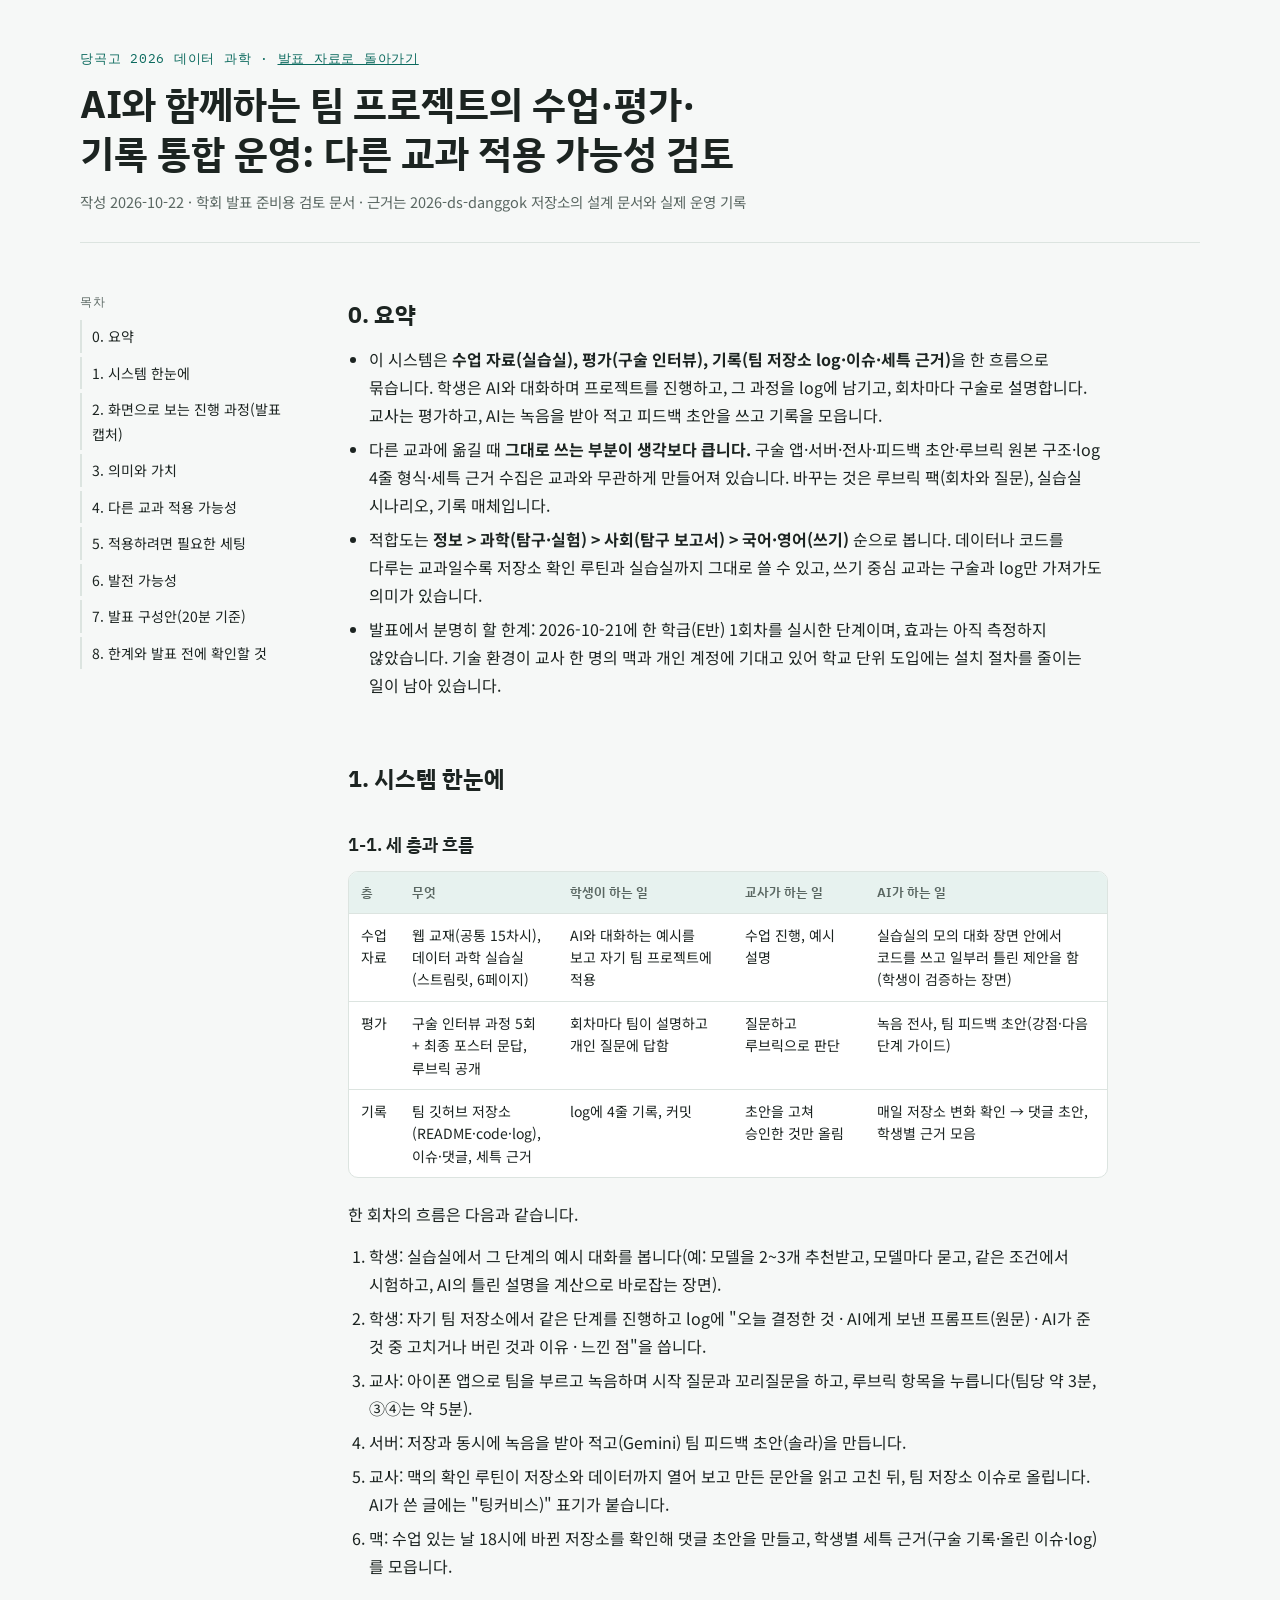
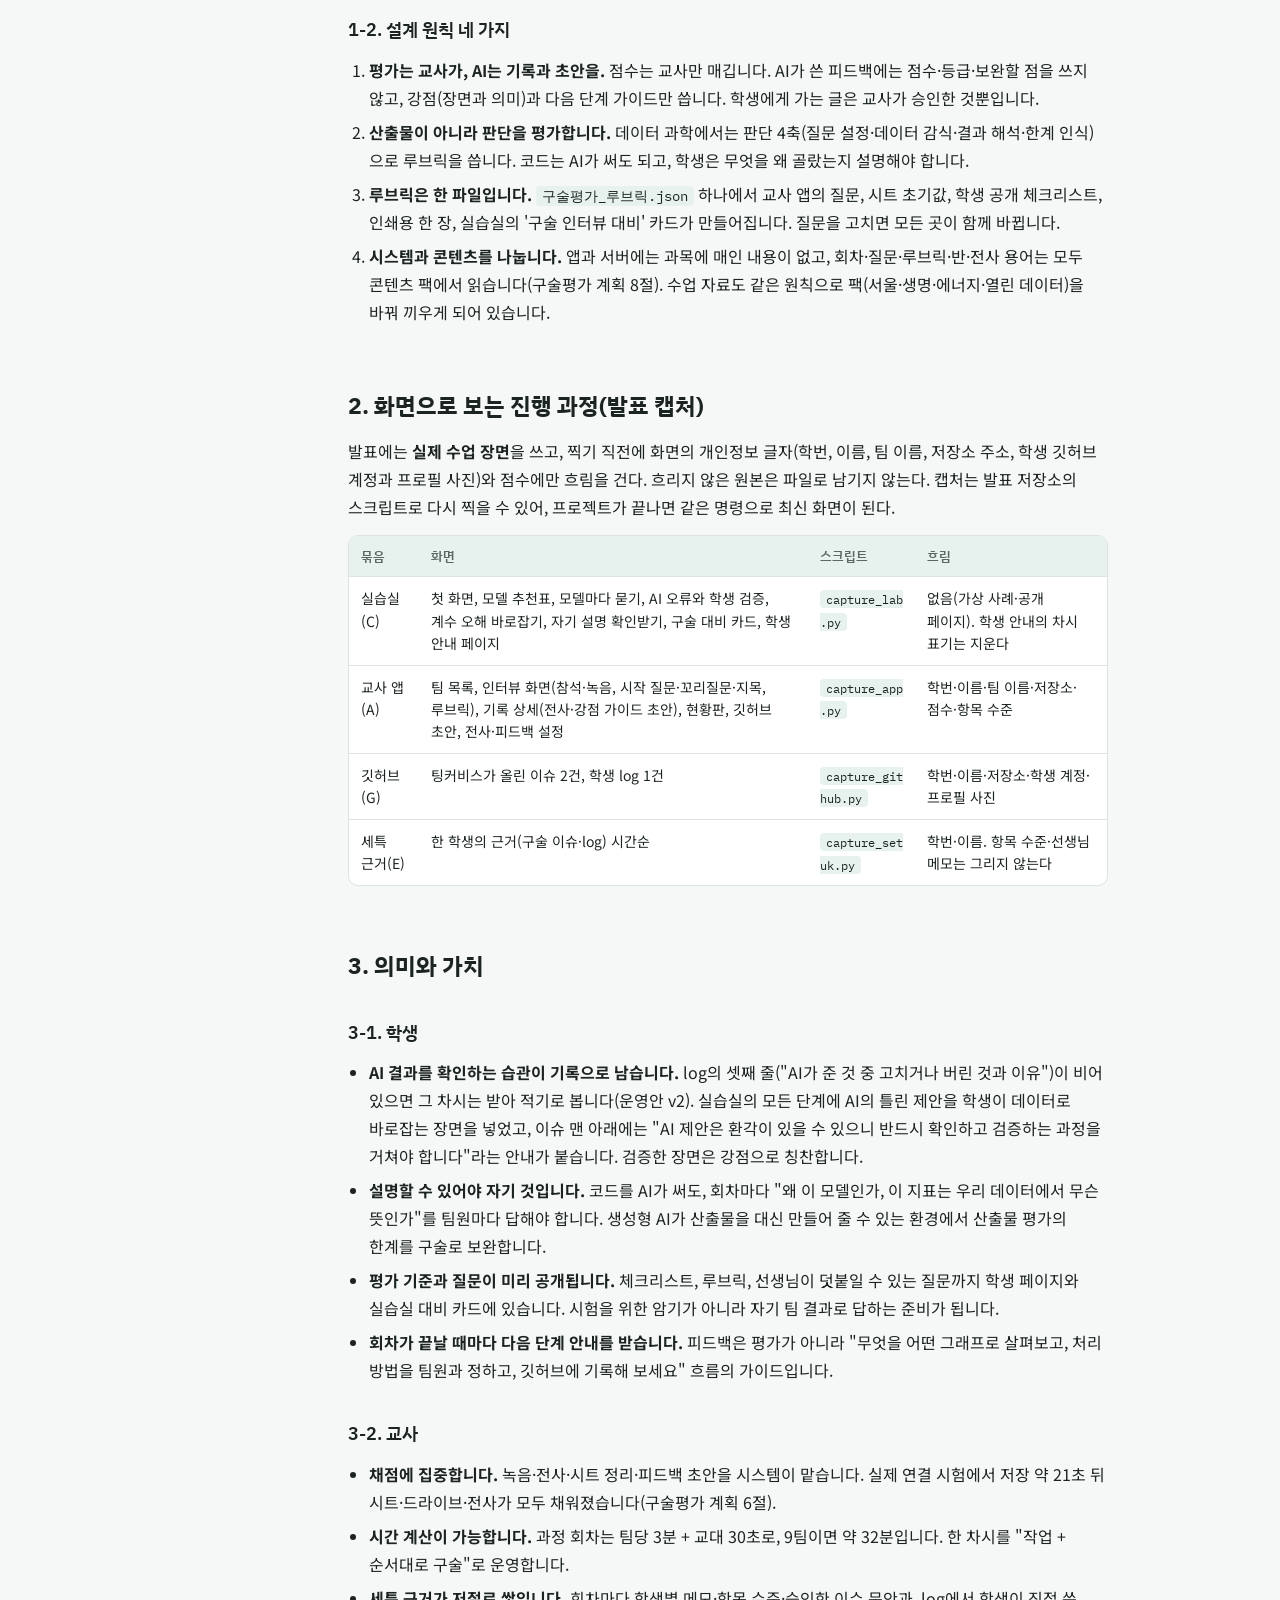
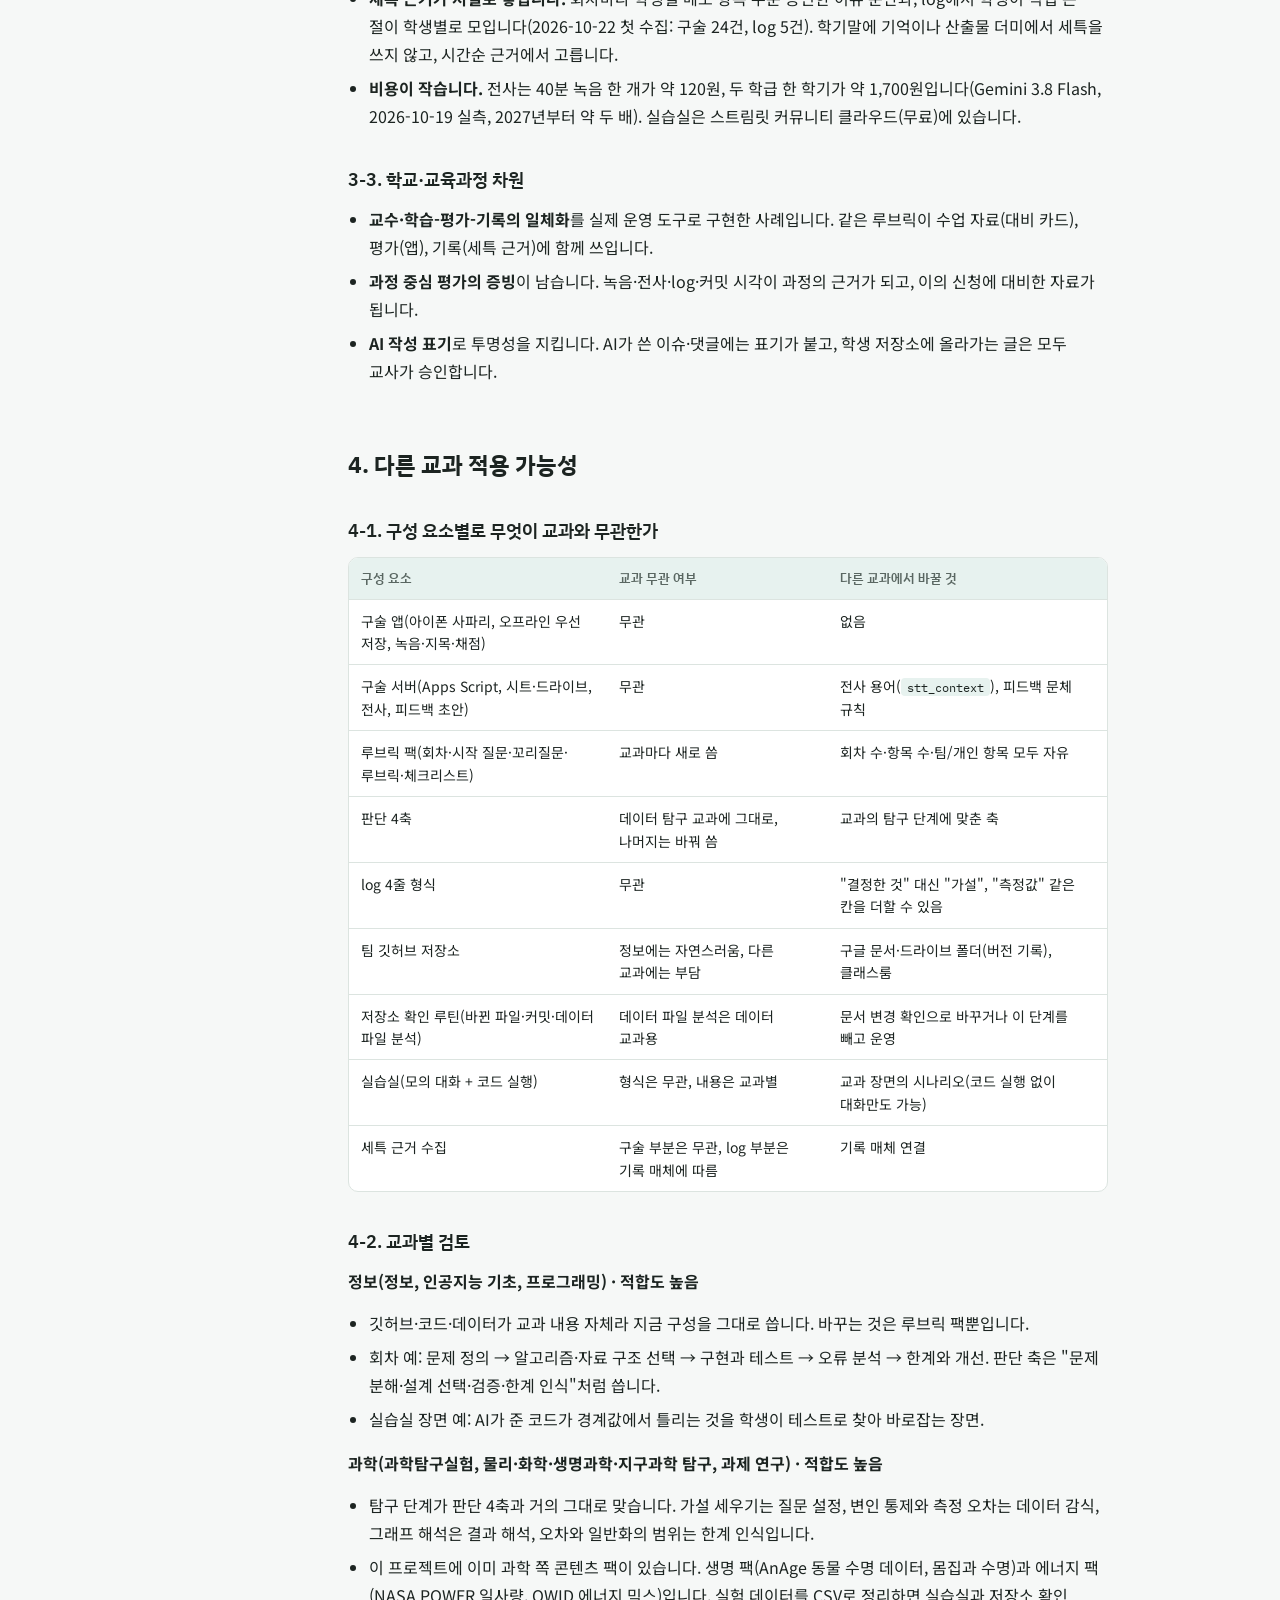
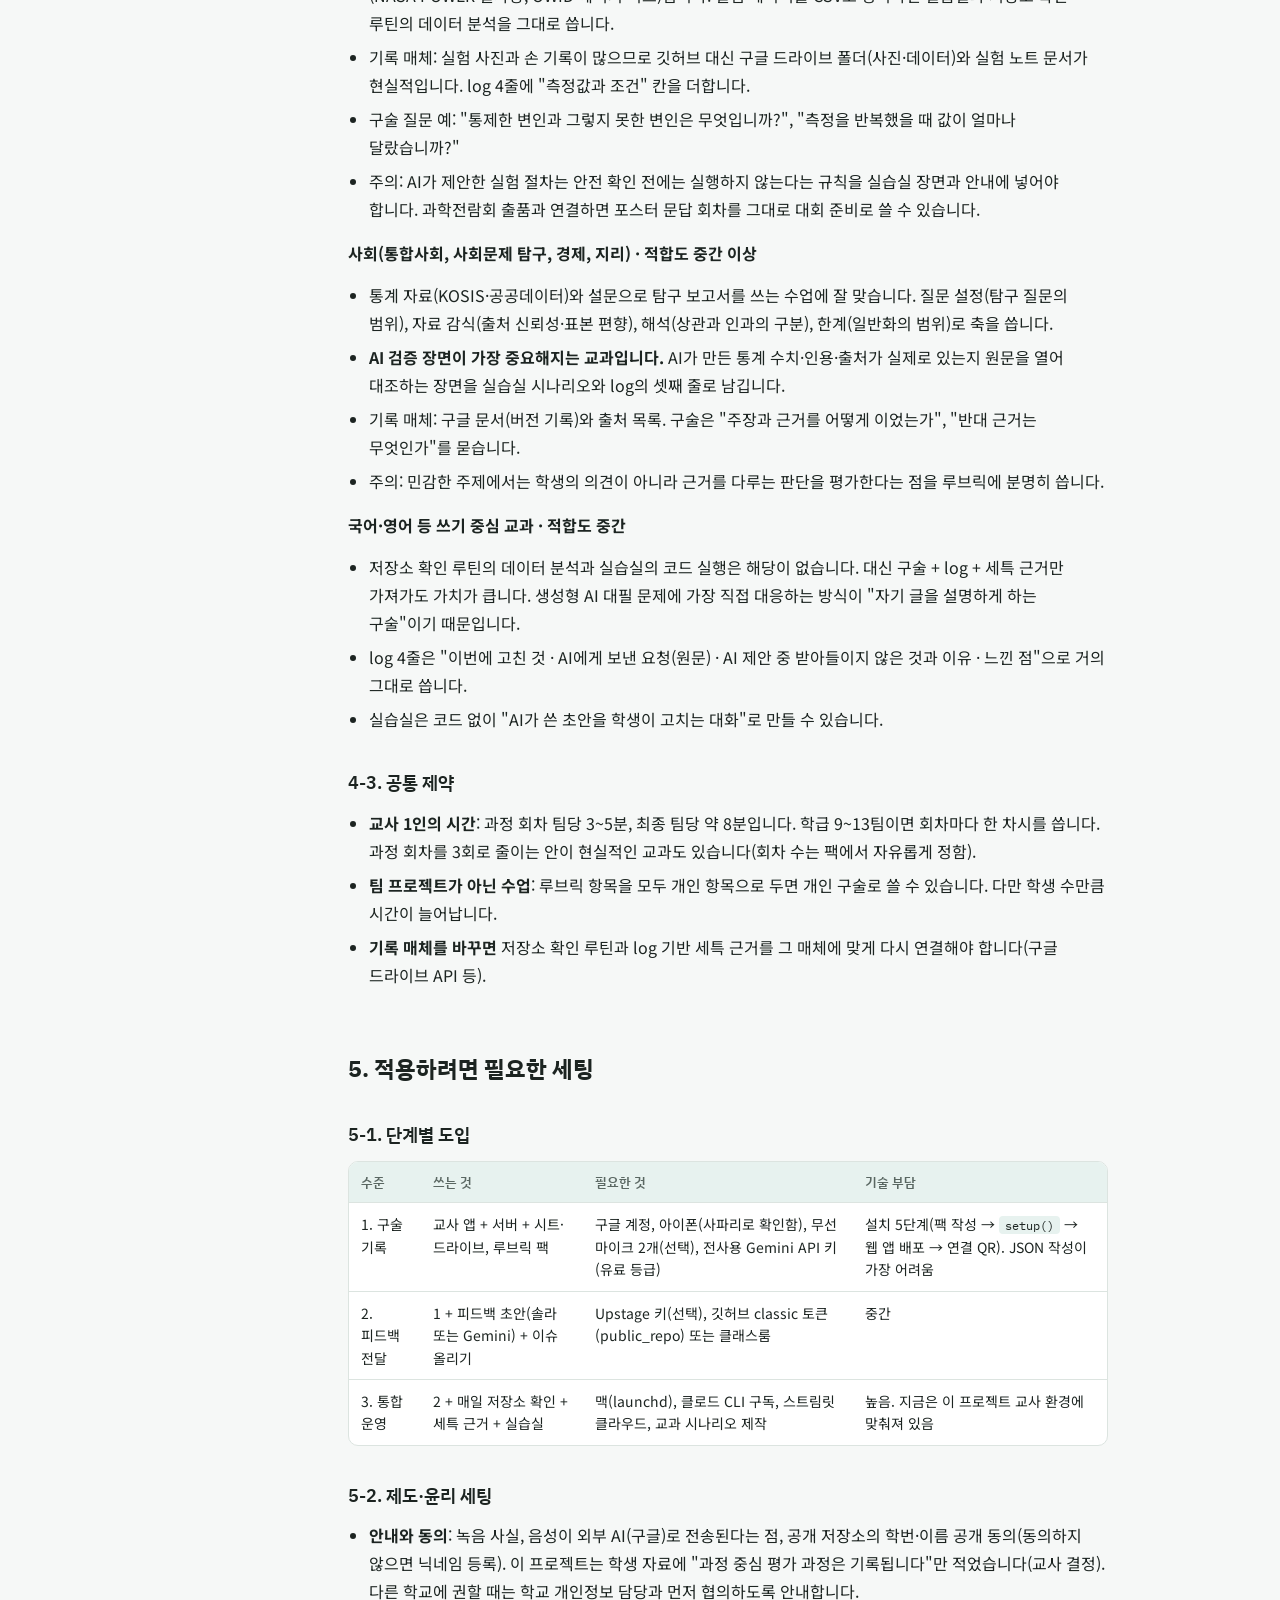
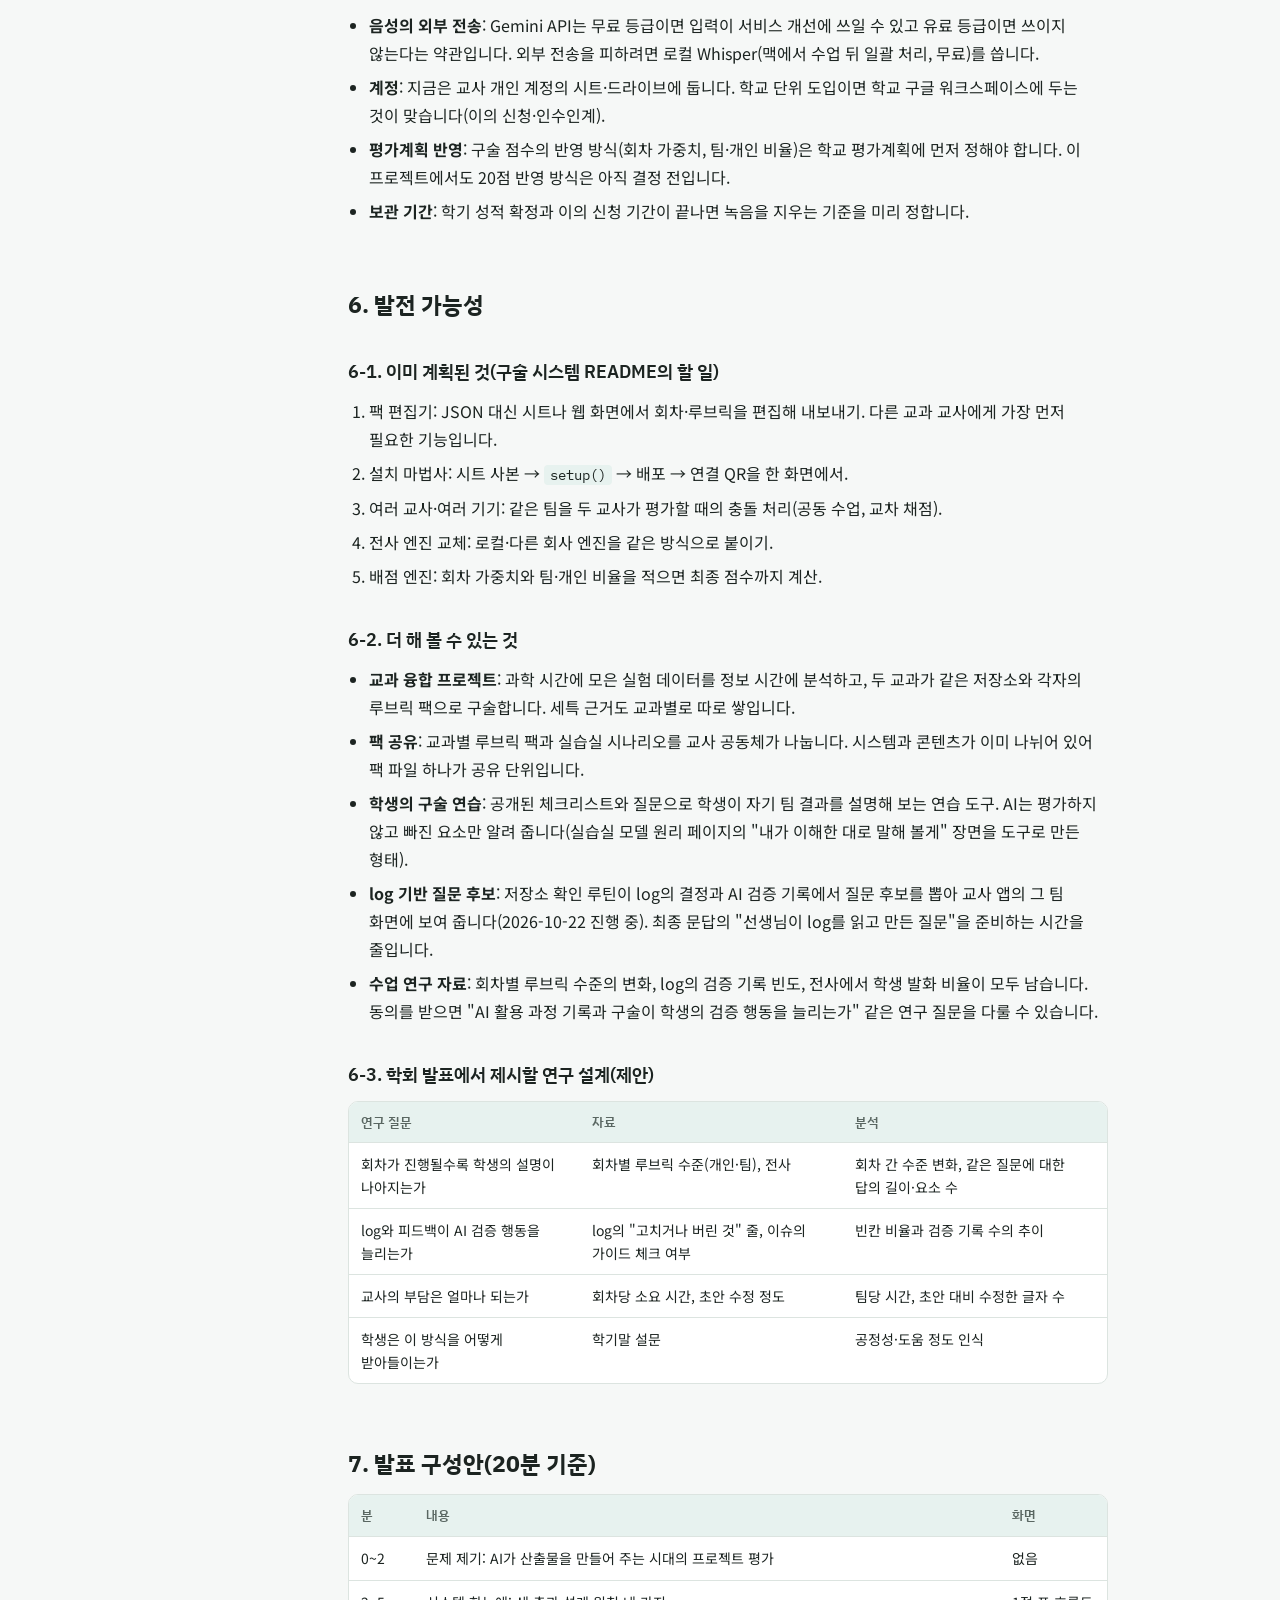
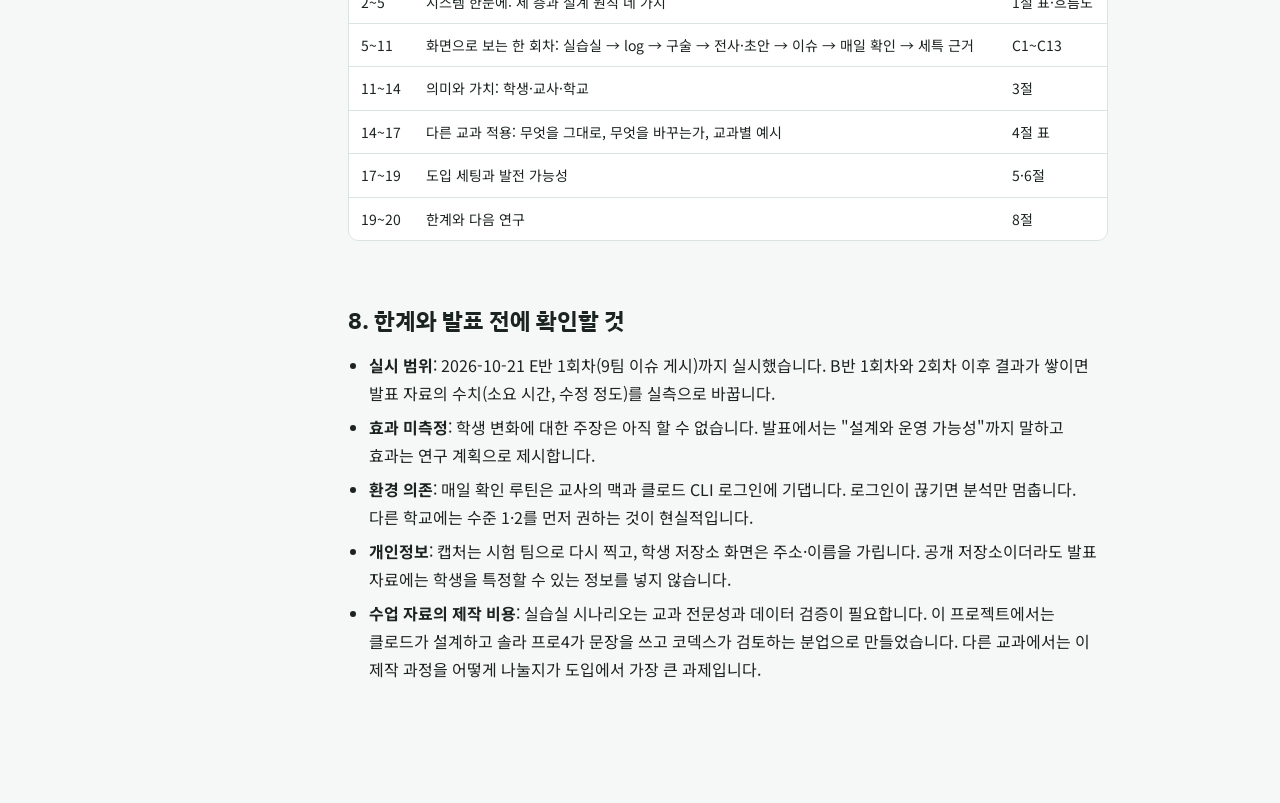
==== review/index.html @ a073c9da "AI TA 프로젝트 수업 평가 사례 발표 자료(진행 중판): 인터랙티브 슬라이드 24장, 블러 캡처, 다시 만들기 스크립트 Co-Authored-By: Claude Opus 5.5" ====
<!doctype html><html lang="ko"><head><meta charset="utf-8"><meta name="viewport" content="width=device-width, initial-scale=1"><title>AI 팀 프로젝트 교과 확장 검토</title>
<link rel="preconnect" href="https://fonts.googleapis.com">
<link rel="stylesheet" href="https://fonts.googleapis.com/css2?family=IBM+Plex+Sans+KR:wght@500;600;700&family=Noto+Sans+KR:wght@400;500;700&family=IBM+Plex+Mono:wght@400;500&display=swap">
<style>
/* 읽기 단 하나 + 넓은 화면에서 왼쪽 목차 고정. 표는 단 안에서 가로 스크롤 */
:root {
  --paper: #f6f8f7; --sheet: #ffffff; --ink: #1c2421; --muted: #5a6762; --line: #dce4e0;
  --accent: #0b6a5e; --tint: #e7f2ef;
  --display: "IBM Plex Sans KR", "Apple SD Gothic Neo", "Malgun Gothic", sans-serif;
  --body: "Noto Sans KR", "Apple SD Gothic Neo", "Malgun Gothic", sans-serif;
  --mono: "IBM Plex Mono", ui-monospace, Menlo, monospace;
}
@media (prefers-color-scheme: dark) { :root:not([data-theme="light"]) {
  --paper: #111614; --sheet: #161d1a; --ink: #e4ebe8; --muted: #9caaa4; --line: #2a3531; --accent: #5ec3b1; --tint: #1a2723; color-scheme: dark } }
:root[data-theme="dark"] { --paper: #111614; --sheet: #161d1a; --ink: #e4ebe8; --muted: #9caaa4; --line: #2a3531; --accent: #5ec3b1; --tint: #1a2723; color-scheme: dark }
body { background: var(--paper); color: var(--ink); font-family: var(--body); font-size: 16px; line-height: 1.75; word-break: keep-all; overflow-wrap: anywhere; }
.wrap { max-width: 1120px; margin: 0 auto; padding-block: 40px 96px; padding-left: max(16px, env(safe-area-inset-left, 0px)); padding-right: max(16px, env(safe-area-inset-right, 0px));
  display: grid; grid-template-columns: 220px minmax(0, 1fr); gap: 48px; align-items: start; }
header.top { grid-column: 1 / -1; display: grid; gap: 10px; padding-bottom: 28px; border-bottom: 1px solid var(--line); }
.eyebrow { font-family: var(--mono); font-size: 12.5px; letter-spacing: .06em; color: var(--accent); }
h1 { font-family: var(--display); font-weight: 700; font-size: clamp(26px, 4vw, 38px); line-height: 1.3; margin: 0; text-wrap: balance; }
.sub { color: var(--muted); font-size: 14.5px; margin: 0; }
nav.toc { position: sticky; top: calc(env(safe-area-inset-top, 0px) + 24px); font-size: 14px; }
nav.toc p { font-family: var(--mono); font-size: 12px; letter-spacing: .08em; color: var(--muted); margin: 0 0 8px; }
nav.toc ol { margin: 0; padding: 0; list-style: none; display: grid; gap: 4px; }
nav.toc a { color: var(--ink); text-decoration: none; display: block; padding: 4px 10px; border-left: 2px solid var(--line); }
nav.toc a:hover, nav.toc a:focus-visible { border-left-color: var(--accent); color: var(--accent); outline: none; }
main { min-width: 0; max-width: 760px; }
main h2 { font-family: var(--display); font-weight: 700; font-size: 23px; line-height: 1.4; margin: 56px 0 14px; padding-top: 8px; text-wrap: balance; scroll-margin-top: 24px; }
main h2:first-child { margin-top: 0; }
main h3 { font-family: var(--display); font-weight: 600; font-size: 18px; margin: 34px 0 10px; color: var(--ink); text-wrap: balance; scroll-margin-top: 24px; }
main p, main li { font-size: 16px; }
main p { margin: 0 0 14px; }
main ul, main ol { padding-left: 1.3em; margin: 0 0 16px; display: grid; gap: 6px; }
main strong { font-weight: 700; }
main a { color: var(--accent); }
code { font-family: var(--mono); font-size: .88em; background: var(--tint); padding: 1px 6px; border-radius: 4px; }
.tw { overflow-x: auto; margin: 6px 0 22px; border: 1px solid var(--line); border-radius: 10px; background: var(--sheet); }
table { border-collapse: collapse; width: 100%; font-size: 14px; line-height: 1.6; min-width: 560px; }
th, td { text-align: left; vertical-align: top; padding: 10px 12px; border-bottom: 1px solid var(--line); }
th { font-family: var(--display); font-weight: 600; font-size: 13px; color: var(--muted); background: var(--tint); white-space: nowrap; }
tr:last-child td { border-bottom: 0; }
td:first-child { font-variant-numeric: tabular-nums; }
@media (max-width: 860px) {
  .wrap { grid-template-columns: minmax(0, 1fr); gap: 28px; }
  nav.toc { position: static; }
  nav.toc ol { grid-template-columns: repeat(auto-fill, minmax(150px, 1fr)); }
}
@media (prefers-reduced-motion: no-preference) { html { scroll-behavior: smooth; } }
</style></head><body>
<div class="wrap">
<header class="top">
<span class="eyebrow">당곡고 2026 데이터 과학 · <a href="../" style="color:inherit">발표 자료로 돌아가기</a></span>
<h1>AI와 함께하는 팀 프로젝트의 수업·평가·기록 통합 운영: 다른 교과 적용 가능성 검토</h1>
<p class="sub">작성 2026-10-22 · 학회 발표 준비용 검토 문서 · 근거는 2026-ds-danggok 저장소의 설계 문서와 실제 운영 기록</p>
</header>
<nav class="toc" aria-label="목차"><p>목차</p><ol><li><a href="#s0">0. 요약</a></li><li><a href="#s1">1. 시스템 한눈에</a></li><li><a href="#s2">2. 화면으로 보는 진행 과정(발표 캡처)</a></li><li><a href="#s3">3. 의미와 가치</a></li><li><a href="#s4">4. 다른 교과 적용 가능성</a></li><li><a href="#s5">5. 적용하려면 필요한 세팅</a></li><li><a href="#s6">6. 발전 가능성</a></li><li><a href="#s7">7. 발표 구성안(20분 기준)</a></li><li><a href="#s8">8. 한계와 발표 전에 확인할 것</a></li></ol></nav>
<main><h2 id="s0">0. 요약</h2>
<ul>
<li>이 시스템은 <strong>수업 자료(실습실), 평가(구술 인터뷰), 기록(팀 저장소 log·이슈·세특 근거)</strong>을 한 흐름으로 묶습니다. 학생은 AI와 대화하며 프로젝트를 진행하고, 그 과정을 log에 남기고, 회차마다 구술로 설명합니다. 교사는 평가하고, AI는 녹음을 받아 적고 피드백 초안을 쓰고 기록을 모읍니다.</li>
<li>다른 교과에 옮길 때 <strong>그대로 쓰는 부분이 생각보다 큽니다.</strong> 구술 앱·서버·전사·피드백 초안·루브릭 원본 구조·log 4줄 형식·세특 근거 수집은 교과와 무관하게 만들어져 있습니다. 바꾸는 것은 루브릭 팩(회차와 질문), 실습실 시나리오, 기록 매체입니다.</li>
<li>적합도는 <strong>정보 &gt; 과학(탐구·실험) &gt; 사회(탐구 보고서) &gt; 국어·영어(쓰기)</strong> 순으로 봅니다. 데이터나 코드를 다루는 교과일수록 저장소 확인 루틴과 실습실까지 그대로 쓸 수 있고, 쓰기 중심 교과는 구술과 log만 가져가도 의미가 있습니다.</li>
<li>발표에서 분명히 할 한계: 2026-10-21에 한 학급(E반) 1회차를 실시한 단계이며, 효과는 아직 측정하지 않았습니다. 기술 환경이 교사 한 명의 맥과 개인 계정에 기대고 있어 학교 단위 도입에는 설치 절차를 줄이는 일이 남아 있습니다.</li>
</ul>
<h2 id="s1">1. 시스템 한눈에</h2>
<h3 id="s2">1-1. 세 층과 흐름</h3>
<div class="tw"><table>
<thead>
<tr>
<th>층</th>
<th>무엇</th>
<th>학생이 하는 일</th>
<th>교사가 하는 일</th>
<th>AI가 하는 일</th>
</tr>
</thead>
<tbody>
<tr>
<td>수업 자료</td>
<td>웹 교재(공통 15차시), 데이터 과학 실습실(스트림릿, 6페이지)</td>
<td>AI와 대화하는 예시를 보고 자기 팀 프로젝트에 적용</td>
<td>수업 진행, 예시 설명</td>
<td>실습실의 모의 대화 장면 안에서 코드를 쓰고 일부러 틀린 제안을 함(학생이 검증하는 장면)</td>
</tr>
<tr>
<td>평가</td>
<td>구술 인터뷰 과정 5회 + 최종 포스터 문답, 루브릭 공개</td>
<td>회차마다 팀이 설명하고 개인 질문에 답함</td>
<td>질문하고 루브릭으로 판단</td>
<td>녹음 전사, 팀 피드백 초안(강점·다음 단계 가이드)</td>
</tr>
<tr>
<td>기록</td>
<td>팀 깃허브 저장소(README·code·log), 이슈·댓글, 세특 근거</td>
<td>log에 4줄 기록, 커밋</td>
<td>초안을 고쳐 승인한 것만 올림</td>
<td>매일 저장소 변화 확인 → 댓글 초안, 학생별 근거 모음</td>
</tr>
</tbody>
</table></div>
<p>한 회차의 흐름은 다음과 같습니다.</p>
<ol>
<li>학생: 실습실에서 그 단계의 예시 대화를 봅니다(예: 모델을 2~3개 추천받고, 모델마다 묻고, 같은 조건에서 시험하고, AI의 틀린 설명을 계산으로 바로잡는 장면).</li>
<li>학생: 자기 팀 저장소에서 같은 단계를 진행하고 log에 "오늘 결정한 것 · AI에게 보낸 프롬프트(원문) · AI가 준 것 중 고치거나 버린 것과 이유 · 느낀 점"을 씁니다.</li>
<li>교사: 아이폰 앱으로 팀을 부르고 녹음하며 시작 질문과 꼬리질문을 하고, 루브릭 항목을 누릅니다(팀당 약 3분, ③④는 약 5분).</li>
<li>서버: 저장과 동시에 녹음을 받아 적고(Gemini) 팀 피드백 초안(솔라)을 만듭니다.</li>
<li>교사: 맥의 확인 루틴이 저장소와 데이터까지 열어 보고 만든 문안을 읽고 고친 뒤, 팀 저장소 이슈로 올립니다. AI가 쓴 글에는 "팅커비스)" 표기가 붙습니다.</li>
<li>맥: 수업 있는 날 18시에 바뀐 저장소를 확인해 댓글 초안을 만들고, 학생별 세특 근거(구술 기록·올린 이슈·log)를 모읍니다.</li>
</ol>
<h3 id="s2">1-2. 설계 원칙 네 가지</h3>
<ol>
<li><strong>평가는 교사가, AI는 기록과 초안을.</strong> 점수는 교사만 매깁니다. AI가 쓴 피드백에는 점수·등급·보완할 점을 쓰지 않고, 강점(장면과 의미)과 다음 단계 가이드만 씁니다. 학생에게 가는 글은 교사가 승인한 것뿐입니다.</li>
<li><strong>산출물이 아니라 판단을 평가합니다.</strong> 데이터 과학에서는 판단 4축(질문 설정·데이터 감식·결과 해석·한계 인식)으로 루브릭을 씁니다. 코드는 AI가 써도 되고, 학생은 무엇을 왜 골랐는지 설명해야 합니다.</li>
<li><strong>루브릭은 한 파일입니다.</strong> <code>구술평가_루브릭.json</code> 하나에서 교사 앱의 질문, 시트 초기값, 학생 공개 체크리스트, 인쇄용 한 장, 실습실의 '구술 인터뷰 대비' 카드가 만들어집니다. 질문을 고치면 모든 곳이 함께 바뀝니다.</li>
<li><strong>시스템과 콘텐츠를 나눕니다.</strong> 앱과 서버에는 과목에 매인 내용이 없고, 회차·질문·루브릭·반·전사 용어는 모두 콘텐츠 팩에서 읽습니다(구술평가 계획 8절). 수업 자료도 같은 원칙으로 팩(서울·생명·에너지·열린 데이터)을 바꿔 끼우게 되어 있습니다.</li>
</ol>
<h2 id="s2">2. 화면으로 보는 진행 과정(발표 캡처)</h2>
<p>발표에는 <strong>실제 수업 장면</strong>을 쓰고, 찍기 직전에 화면의 개인정보 글자(학번, 이름, 팀 이름, 저장소 주소, 학생 깃허브 계정과 프로필 사진)와 점수에만 흐림을 건다. 흐리지 않은 원본은 파일로 남기지 않는다. 캡처는 발표 저장소의 스크립트로 다시 찍을 수 있어, 프로젝트가 끝나면 같은 명령으로 최신 화면이 된다.</p>
<div class="tw"><table>
<thead>
<tr>
<th>묶음</th>
<th>화면</th>
<th>스크립트</th>
<th>흐림</th>
</tr>
</thead>
<tbody>
<tr>
<td>실습실(C)</td>
<td>첫 화면, 모델 추천표, 모델마다 묻기, AI 오류와 학생 검증, 계수 오해 바로잡기, 자기 설명 확인받기, 구술 대비 카드, 학생 안내 페이지</td>
<td><code>capture_lab.py</code></td>
<td>없음(가상 사례·공개 페이지). 학생 안내의 차시 표기는 지운다</td>
</tr>
<tr>
<td>교사 앱(A)</td>
<td>팀 목록, 인터뷰 화면(참석·녹음, 시작 질문·꼬리질문·지목, 루브릭), 기록 상세(전사·강점 가이드 초안), 현황판, 깃허브 초안, 전사·피드백 설정</td>
<td><code>capture_app.py</code></td>
<td>학번·이름·팀 이름·저장소·점수·항목 수준</td>
</tr>
<tr>
<td>깃허브(G)</td>
<td>팅커비스가 올린 이슈 2건, 학생 log 1건</td>
<td><code>capture_github.py</code></td>
<td>학번·이름·저장소·학생 계정·프로필 사진</td>
</tr>
<tr>
<td>세특 근거(E)</td>
<td>한 학생의 근거(구술 이슈·log) 시간순</td>
<td><code>capture_setuk.py</code></td>
<td>학번·이름. 항목 수준·선생님 메모는 그리지 않는다</td>
</tr>
</tbody>
</table></div>
<h2 id="s3">3. 의미와 가치</h2>
<h3 id="s4">3-1. 학생</h3>
<ul>
<li><strong>AI 결과를 확인하는 습관이 기록으로 남습니다.</strong> log의 셋째 줄("AI가 준 것 중 고치거나 버린 것과 이유")이 비어 있으면 그 차시는 받아 적기로 봅니다(운영안 v2). 실습실의 모든 단계에 AI의 틀린 제안을 학생이 데이터로 바로잡는 장면을 넣었고, 이슈 맨 아래에는 "AI 제안은 환각이 있을 수 있으니 반드시 확인하고 검증하는 과정을 거쳐야 합니다"라는 안내가 붙습니다. 검증한 장면은 강점으로 칭찬합니다.</li>
<li><strong>설명할 수 있어야 자기 것입니다.</strong> 코드를 AI가 써도, 회차마다 "왜 이 모델인가, 이 지표는 우리 데이터에서 무슨 뜻인가"를 팀원마다 답해야 합니다. 생성형 AI가 산출물을 대신 만들어 줄 수 있는 환경에서 산출물 평가의 한계를 구술로 보완합니다.</li>
<li><strong>평가 기준과 질문이 미리 공개됩니다.</strong> 체크리스트, 루브릭, 선생님이 덧붙일 수 있는 질문까지 학생 페이지와 실습실 대비 카드에 있습니다. 시험을 위한 암기가 아니라 자기 팀 결과로 답하는 준비가 됩니다.</li>
<li><strong>회차가 끝날 때마다 다음 단계 안내를 받습니다.</strong> 피드백은 평가가 아니라 "무엇을 어떤 그래프로 살펴보고, 처리 방법을 팀원과 정하고, 깃허브에 기록해 보세요" 흐름의 가이드입니다.</li>
</ul>
<h3 id="s4">3-2. 교사</h3>
<ul>
<li><strong>채점에 집중합니다.</strong> 녹음·전사·시트 정리·피드백 초안을 시스템이 맡습니다. 실제 연결 시험에서 저장 약 21초 뒤 시트·드라이브·전사가 모두 채워졌습니다(구술평가 계획 6절).</li>
<li><strong>시간 계산이 가능합니다.</strong> 과정 회차는 팀당 3분 + 교대 30초로, 9팀이면 약 32분입니다. 한 차시를 "작업 + 순서대로 구술"로 운영합니다.</li>
<li><strong>세특 근거가 저절로 쌓입니다.</strong> 회차마다 학생별 메모·항목 수준·승인한 이슈 문안과, log에서 학생이 직접 쓴 절이 학생별로 모입니다(2026-10-22 첫 수집: 구술 24건, log 5건). 학기말에 기억이나 산출물 더미에서 세특을 쓰지 않고, 시간순 근거에서 고릅니다.</li>
<li><strong>비용이 작습니다.</strong> 전사는 40분 녹음 한 개가 약 120원, 두 학급 한 학기가 약 1,700원입니다(Gemini 3.8 Flash, 2026-10-19 실측, 2027년부터 약 두 배). 실습실은 스트림릿 커뮤니티 클라우드(무료)에 있습니다.</li>
</ul>
<h3 id="s4">3-3. 학교·교육과정 차원</h3>
<ul>
<li><strong>교수·학습-평가-기록의 일체화</strong>를 실제 운영 도구로 구현한 사례입니다. 같은 루브릭이 수업 자료(대비 카드), 평가(앱), 기록(세특 근거)에 함께 쓰입니다.</li>
<li><strong>과정 중심 평가의 증빙</strong>이 남습니다. 녹음·전사·log·커밋 시각이 과정의 근거가 되고, 이의 신청에 대비한 자료가 됩니다.</li>
<li><strong>AI 작성 표기</strong>로 투명성을 지킵니다. AI가 쓴 이슈·댓글에는 표기가 붙고, 학생 저장소에 올라가는 글은 모두 교사가 승인합니다.</li>
</ul>
<h2 id="s4">4. 다른 교과 적용 가능성</h2>
<h3 id="s5">4-1. 구성 요소별로 무엇이 교과와 무관한가</h3>
<div class="tw"><table>
<thead>
<tr>
<th>구성 요소</th>
<th>교과 무관 여부</th>
<th>다른 교과에서 바꿀 것</th>
</tr>
</thead>
<tbody>
<tr>
<td>구술 앱(아이폰 사파리, 오프라인 우선 저장, 녹음·지목·채점)</td>
<td>무관</td>
<td>없음</td>
</tr>
<tr>
<td>구술 서버(Apps Script, 시트·드라이브, 전사, 피드백 초안)</td>
<td>무관</td>
<td>전사 용어(<code>stt_context</code>), 피드백 문체 규칙</td>
</tr>
<tr>
<td>루브릭 팩(회차·시작 질문·꼬리질문·루브릭·체크리스트)</td>
<td>교과마다 새로 씀</td>
<td>회차 수·항목 수·팀/개인 항목 모두 자유</td>
</tr>
<tr>
<td>판단 4축</td>
<td>데이터 탐구 교과에 그대로, 나머지는 바꿔 씀</td>
<td>교과의 탐구 단계에 맞춘 축</td>
</tr>
<tr>
<td>log 4줄 형식</td>
<td>무관</td>
<td>"결정한 것" 대신 "가설", "측정값" 같은 칸을 더할 수 있음</td>
</tr>
<tr>
<td>팀 깃허브 저장소</td>
<td>정보에는 자연스러움, 다른 교과에는 부담</td>
<td>구글 문서·드라이브 폴더(버전 기록), 클래스룸</td>
</tr>
<tr>
<td>저장소 확인 루틴(바뀐 파일·커밋·데이터 파일 분석)</td>
<td>데이터 파일 분석은 데이터 교과용</td>
<td>문서 변경 확인으로 바꾸거나 이 단계를 빼고 운영</td>
</tr>
<tr>
<td>실습실(모의 대화 + 코드 실행)</td>
<td>형식은 무관, 내용은 교과별</td>
<td>교과 장면의 시나리오(코드 실행 없이 대화만도 가능)</td>
</tr>
<tr>
<td>세특 근거 수집</td>
<td>구술 부분은 무관, log 부분은 기록 매체에 따름</td>
<td>기록 매체 연결</td>
</tr>
</tbody>
</table></div>
<h3 id="s5">4-2. 교과별 검토</h3>
<p><strong>정보(정보, 인공지능 기초, 프로그래밍) · 적합도 높음</strong></p>
<ul>
<li>깃허브·코드·데이터가 교과 내용 자체라 지금 구성을 그대로 씁니다. 바꾸는 것은 루브릭 팩뿐입니다.</li>
<li>회차 예: 문제 정의 → 알고리즘·자료 구조 선택 → 구현과 테스트 → 오류 분석 → 한계와 개선. 판단 축은 "문제 분해·설계 선택·검증·한계 인식"처럼 씁니다.</li>
<li>실습실 장면 예: AI가 준 코드가 경계값에서 틀리는 것을 학생이 테스트로 찾아 바로잡는 장면.</li>
</ul>
<p><strong>과학(과학탐구실험, 물리·화학·생명과학·지구과학 탐구, 과제 연구) · 적합도 높음</strong></p>
<ul>
<li>탐구 단계가 판단 4축과 거의 그대로 맞습니다. 가설 세우기는 질문 설정, 변인 통제와 측정 오차는 데이터 감식, 그래프 해석은 결과 해석, 오차와 일반화의 범위는 한계 인식입니다.</li>
<li>이 프로젝트에 이미 과학 쪽 콘텐츠 팩이 있습니다. 생명 팩(AnAge 동물 수명 데이터, 몸집과 수명)과 에너지 팩(NASA POWER 일사량, OWID 에너지 믹스)입니다. 실험 데이터를 CSV로 정리하면 실습실과 저장소 확인 루틴의 데이터 분석을 그대로 씁니다.</li>
<li>기록 매체: 실험 사진과 손 기록이 많으므로 깃허브 대신 구글 드라이브 폴더(사진·데이터)와 실험 노트 문서가 현실적입니다. log 4줄에 "측정값과 조건" 칸을 더합니다.</li>
<li>구술 질문 예: "통제한 변인과 그렇지 못한 변인은 무엇입니까?", "측정을 반복했을 때 값이 얼마나 달랐습니까?"</li>
<li>주의: AI가 제안한 실험 절차는 안전 확인 전에는 실행하지 않는다는 규칙을 실습실 장면과 안내에 넣어야 합니다. 과학전람회 출품과 연결하면 포스터 문답 회차를 그대로 대회 준비로 쓸 수 있습니다.</li>
</ul>
<p><strong>사회(통합사회, 사회문제 탐구, 경제, 지리) · 적합도 중간 이상</strong></p>
<ul>
<li>통계 자료(KOSIS·공공데이터)와 설문으로 탐구 보고서를 쓰는 수업에 잘 맞습니다. 질문 설정(탐구 질문의 범위), 자료 감식(출처 신뢰성·표본 편향), 해석(상관과 인과의 구분), 한계(일반화의 범위)로 축을 씁니다.</li>
<li><strong>AI 검증 장면이 가장 중요해지는 교과입니다.</strong> AI가 만든 통계 수치·인용·출처가 실제로 있는지 원문을 열어 대조하는 장면을 실습실 시나리오와 log의 셋째 줄로 남깁니다.</li>
<li>기록 매체: 구글 문서(버전 기록)와 출처 목록. 구술은 "주장과 근거를 어떻게 이었는가", "반대 근거는 무엇인가"를 묻습니다.</li>
<li>주의: 민감한 주제에서는 학생의 의견이 아니라 근거를 다루는 판단을 평가한다는 점을 루브릭에 분명히 씁니다.</li>
</ul>
<p><strong>국어·영어 등 쓰기 중심 교과 · 적합도 중간</strong></p>
<ul>
<li>저장소 확인 루틴의 데이터 분석과 실습실의 코드 실행은 해당이 없습니다. 대신 구술 + log + 세특 근거만 가져가도 가치가 큽니다. 생성형 AI 대필 문제에 가장 직접 대응하는 방식이 "자기 글을 설명하게 하는 구술"이기 때문입니다.</li>
<li>log 4줄은 "이번에 고친 것 · AI에게 보낸 요청(원문) · AI 제안 중 받아들이지 않은 것과 이유 · 느낀 점"으로 거의 그대로 씁니다.</li>
<li>실습실은 코드 없이 "AI가 쓴 초안을 학생이 고치는 대화"로 만들 수 있습니다.</li>
</ul>
<h3 id="s5">4-3. 공통 제약</h3>
<ul>
<li><strong>교사 1인의 시간</strong>: 과정 회차 팀당 3~5분, 최종 팀당 약 8분입니다. 학급 9~13팀이면 회차마다 한 차시를 씁니다. 과정 회차를 3회로 줄이는 안이 현실적인 교과도 있습니다(회차 수는 팩에서 자유롭게 정함).</li>
<li><strong>팀 프로젝트가 아닌 수업</strong>: 루브릭 항목을 모두 개인 항목으로 두면 개인 구술로 쓸 수 있습니다. 다만 학생 수만큼 시간이 늘어납니다.</li>
<li><strong>기록 매체를 바꾸면</strong> 저장소 확인 루틴과 log 기반 세특 근거를 그 매체에 맞게 다시 연결해야 합니다(구글 드라이브 API 등).</li>
</ul>
<h2 id="s5">5. 적용하려면 필요한 세팅</h2>
<h3 id="s6">5-1. 단계별 도입</h3>
<div class="tw"><table>
<thead>
<tr>
<th>수준</th>
<th>쓰는 것</th>
<th>필요한 것</th>
<th>기술 부담</th>
</tr>
</thead>
<tbody>
<tr>
<td>1. 구술 기록</td>
<td>교사 앱 + 서버 + 시트·드라이브, 루브릭 팩</td>
<td>구글 계정, 아이폰(사파리로 확인함), 무선 마이크 2개(선택), 전사용 Gemini API 키(유료 등급)</td>
<td>설치 5단계(팩 작성 → <code>setup()</code> → 웹 앱 배포 → 연결 QR). JSON 작성이 가장 어려움</td>
</tr>
<tr>
<td>2. 피드백 전달</td>
<td>1 + 피드백 초안(솔라 또는 Gemini) + 이슈 올리기</td>
<td>Upstage 키(선택), 깃허브 classic 토큰(public_repo) 또는 클래스룸</td>
<td>중간</td>
</tr>
<tr>
<td>3. 통합 운영</td>
<td>2 + 매일 저장소 확인 + 세특 근거 + 실습실</td>
<td>맥(launchd), 클로드 CLI 구독, 스트림릿 클라우드, 교과 시나리오 제작</td>
<td>높음. 지금은 이 프로젝트 교사 환경에 맞춰져 있음</td>
</tr>
</tbody>
</table></div>
<h3 id="s6">5-2. 제도·윤리 세팅</h3>
<ul>
<li><strong>안내와 동의</strong>: 녹음 사실, 음성이 외부 AI(구글)로 전송된다는 점, 공개 저장소의 학번·이름 공개 동의(동의하지 않으면 닉네임 등록). 이 프로젝트는 학생 자료에 "과정 중심 평가 과정은 기록됩니다"만 적었습니다(교사 결정). 다른 학교에 권할 때는 학교 개인정보 담당과 먼저 협의하도록 안내합니다.</li>
<li><strong>음성의 외부 전송</strong>: Gemini API는 무료 등급이면 입력이 서비스 개선에 쓰일 수 있고 유료 등급이면 쓰이지 않는다는 약관입니다. 외부 전송을 피하려면 로컬 Whisper(맥에서 수업 뒤 일괄 처리, 무료)를 씁니다.</li>
<li><strong>계정</strong>: 지금은 교사 개인 계정의 시트·드라이브에 둡니다. 학교 단위 도입이면 학교 구글 워크스페이스에 두는 것이 맞습니다(이의 신청·인수인계).</li>
<li><strong>평가계획 반영</strong>: 구술 점수의 반영 방식(회차 가중치, 팀·개인 비율)은 학교 평가계획에 먼저 정해야 합니다. 이 프로젝트에서도 20점 반영 방식은 아직 결정 전입니다.</li>
<li><strong>보관 기간</strong>: 학기 성적 확정과 이의 신청 기간이 끝나면 녹음을 지우는 기준을 미리 정합니다.</li>
</ul>
<h2 id="s6">6. 발전 가능성</h2>
<h3 id="s7">6-1. 이미 계획된 것(구술 시스템 README의 할 일)</h3>
<ol>
<li>팩 편집기: JSON 대신 시트나 웹 화면에서 회차·루브릭을 편집해 내보내기. 다른 교과 교사에게 가장 먼저 필요한 기능입니다.</li>
<li>설치 마법사: 시트 사본 → <code>setup()</code> → 배포 → 연결 QR을 한 화면에서.</li>
<li>여러 교사·여러 기기: 같은 팀을 두 교사가 평가할 때의 충돌 처리(공동 수업, 교차 채점).</li>
<li>전사 엔진 교체: 로컬·다른 회사 엔진을 같은 방식으로 붙이기.</li>
<li>배점 엔진: 회차 가중치와 팀·개인 비율을 적으면 최종 점수까지 계산.</li>
</ol>
<h3 id="s7">6-2. 더 해 볼 수 있는 것</h3>
<ul>
<li><strong>교과 융합 프로젝트</strong>: 과학 시간에 모은 실험 데이터를 정보 시간에 분석하고, 두 교과가 같은 저장소와 각자의 루브릭 팩으로 구술합니다. 세특 근거도 교과별로 따로 쌓입니다.</li>
<li><strong>팩 공유</strong>: 교과별 루브릭 팩과 실습실 시나리오를 교사 공동체가 나눕니다. 시스템과 콘텐츠가 이미 나뉘어 있어 팩 파일 하나가 공유 단위입니다.</li>
<li><strong>학생의 구술 연습</strong>: 공개된 체크리스트와 질문으로 학생이 자기 팀 결과를 설명해 보는 연습 도구. AI는 평가하지 않고 빠진 요소만 알려 줍니다(실습실 모델 원리 페이지의 "내가 이해한 대로 말해 볼게" 장면을 도구로 만든 형태).</li>
<li><strong>log 기반 질문 후보</strong>: 저장소 확인 루틴이 log의 결정과 AI 검증 기록에서 질문 후보를 뽑아 교사 앱의 그 팀 화면에 보여 줍니다(2026-10-22 진행 중). 최종 문답의 "선생님이 log를 읽고 만든 질문"을 준비하는 시간을 줄입니다.</li>
<li><strong>수업 연구 자료</strong>: 회차별 루브릭 수준의 변화, log의 검증 기록 빈도, 전사에서 학생 발화 비율이 모두 남습니다. 동의를 받으면 "AI 활용 과정 기록과 구술이 학생의 검증 행동을 늘리는가" 같은 연구 질문을 다룰 수 있습니다.</li>
</ul>
<h3 id="s7">6-3. 학회 발표에서 제시할 연구 설계(제안)</h3>
<div class="tw"><table>
<thead>
<tr>
<th>연구 질문</th>
<th>자료</th>
<th>분석</th>
</tr>
</thead>
<tbody>
<tr>
<td>회차가 진행될수록 학생의 설명이 나아지는가</td>
<td>회차별 루브릭 수준(개인·팀), 전사</td>
<td>회차 간 수준 변화, 같은 질문에 대한 답의 길이·요소 수</td>
</tr>
<tr>
<td>log와 피드백이 AI 검증 행동을 늘리는가</td>
<td>log의 "고치거나 버린 것" 줄, 이슈의 가이드 체크 여부</td>
<td>빈칸 비율과 검증 기록 수의 추이</td>
</tr>
<tr>
<td>교사의 부담은 얼마나 되는가</td>
<td>회차당 소요 시간, 초안 수정 정도</td>
<td>팀당 시간, 초안 대비 수정한 글자 수</td>
</tr>
<tr>
<td>학생은 이 방식을 어떻게 받아들이는가</td>
<td>학기말 설문</td>
<td>공정성·도움 정도 인식</td>
</tr>
</tbody>
</table></div>
<h2 id="s7">7. 발표 구성안(20분 기준)</h2>
<div class="tw"><table>
<thead>
<tr>
<th>분</th>
<th>내용</th>
<th>화면</th>
</tr>
</thead>
<tbody>
<tr>
<td>0~2</td>
<td>문제 제기: AI가 산출물을 만들어 주는 시대의 프로젝트 평가</td>
<td>없음</td>
</tr>
<tr>
<td>2~5</td>
<td>시스템 한눈에: 세 층과 설계 원칙 네 가지</td>
<td>1절 표·흐름도</td>
</tr>
<tr>
<td>5~11</td>
<td>화면으로 보는 한 회차: 실습실 → log → 구술 → 전사·초안 → 이슈 → 매일 확인 → 세특 근거</td>
<td>C1~C13</td>
</tr>
<tr>
<td>11~14</td>
<td>의미와 가치: 학생·교사·학교</td>
<td>3절</td>
</tr>
<tr>
<td>14~17</td>
<td>다른 교과 적용: 무엇을 그대로, 무엇을 바꾸는가, 교과별 예시</td>
<td>4절 표</td>
</tr>
<tr>
<td>17~19</td>
<td>도입 세팅과 발전 가능성</td>
<td>5·6절</td>
</tr>
<tr>
<td>19~20</td>
<td>한계와 다음 연구</td>
<td>8절</td>
</tr>
</tbody>
</table></div>
<h2 id="s8">8. 한계와 발표 전에 확인할 것</h2>
<ul>
<li><strong>실시 범위</strong>: 2026-10-21 E반 1회차(9팀 이슈 게시)까지 실시했습니다. B반 1회차와 2회차 이후 결과가 쌓이면 발표 자료의 수치(소요 시간, 수정 정도)를 실측으로 바꿉니다.</li>
<li><strong>효과 미측정</strong>: 학생 변화에 대한 주장은 아직 할 수 없습니다. 발표에서는 "설계와 운영 가능성"까지 말하고 효과는 연구 계획으로 제시합니다.</li>
<li><strong>환경 의존</strong>: 매일 확인 루틴은 교사의 맥과 클로드 CLI 로그인에 기댑니다. 로그인이 끊기면 분석만 멈춥니다. 다른 학교에는 수준 1·2를 먼저 권하는 것이 현실적입니다.</li>
<li><strong>개인정보</strong>: 캡처는 시험 팀으로 다시 찍고, 학생 저장소 화면은 주소·이름을 가립니다. 공개 저장소이더라도 발표 자료에는 학생을 특정할 수 있는 정보를 넣지 않습니다.</li>
<li><strong>수업 자료의 제작 비용</strong>: 실습실 시나리오는 교과 전문성과 데이터 검증이 필요합니다. 이 프로젝트에서는 클로드가 설계하고 솔라 프로4가 문장을 쓰고 코덱스가 검토하는 분업으로 만들었습니다. 다른 교과에서는 이 제작 과정을 어떻게 나눌지가 도입에서 가장 큰 과제입니다.</li>
</ul></main>
</div></body></html>
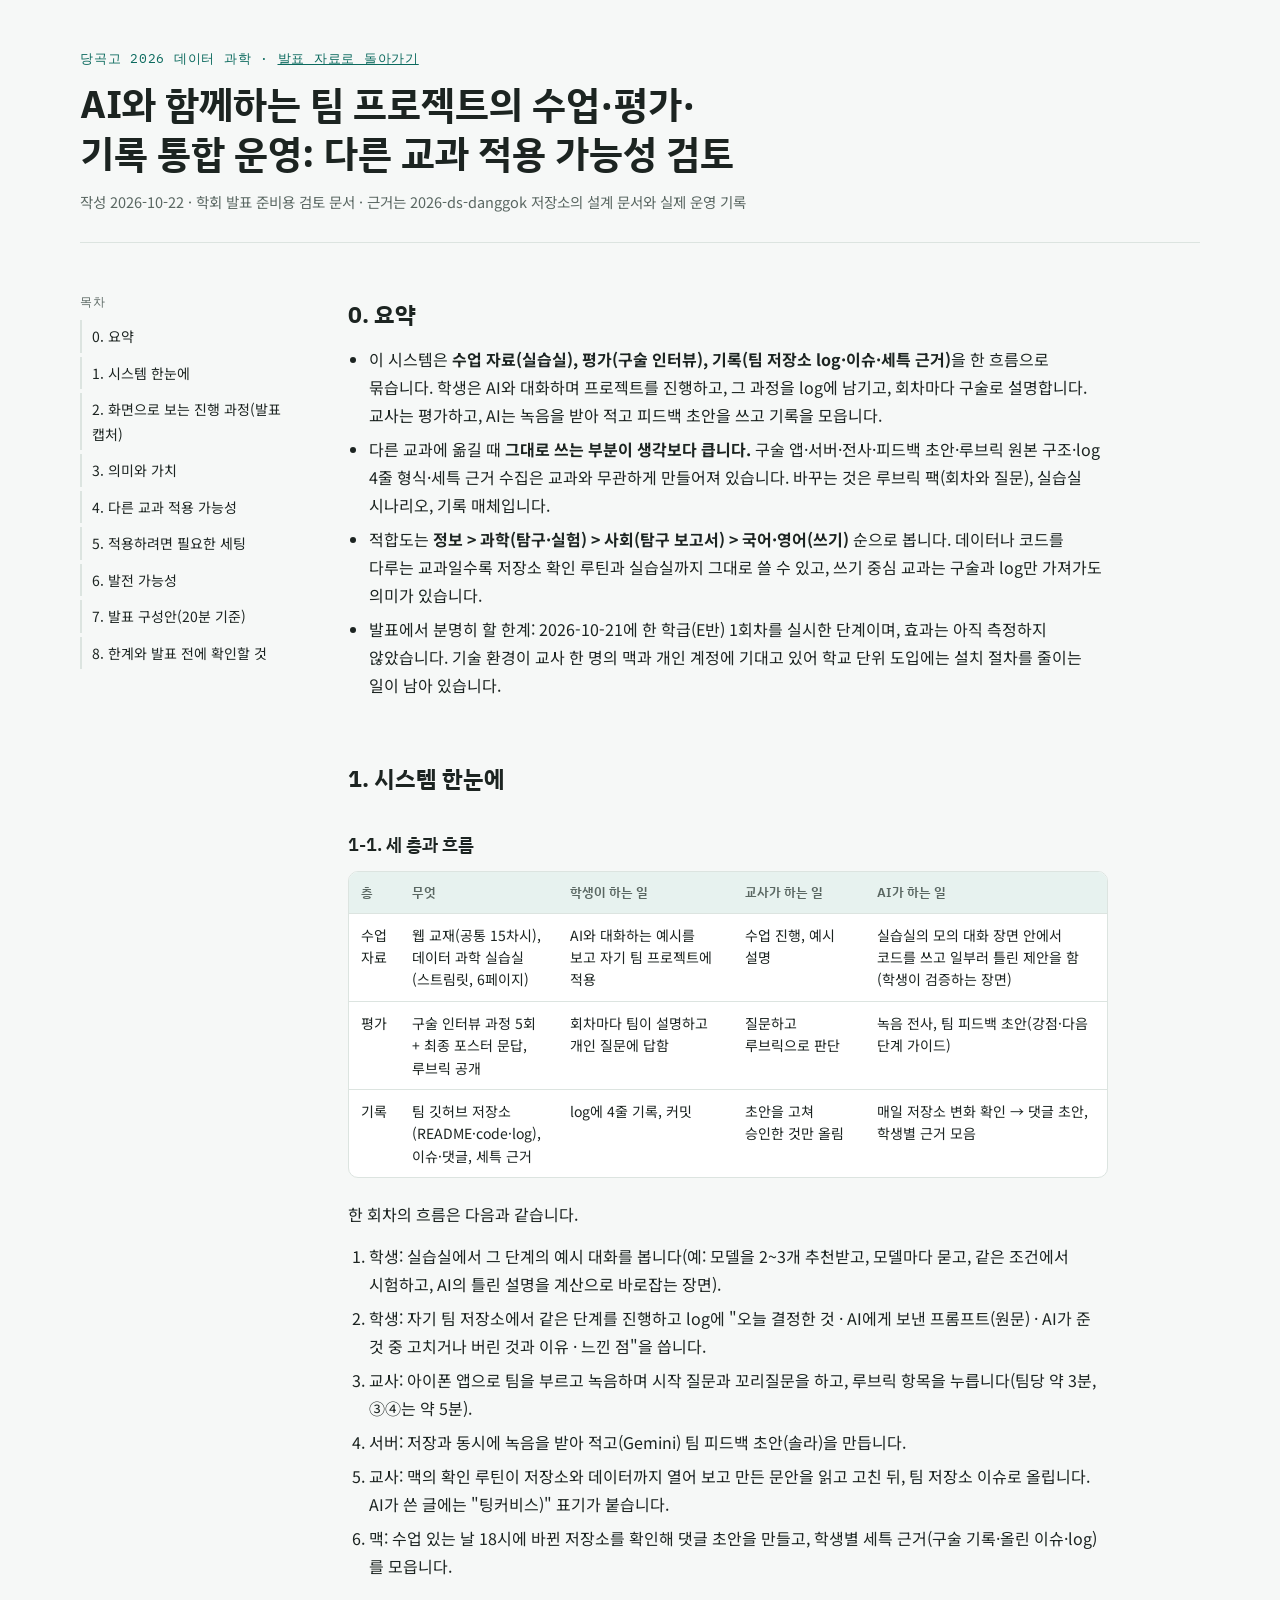
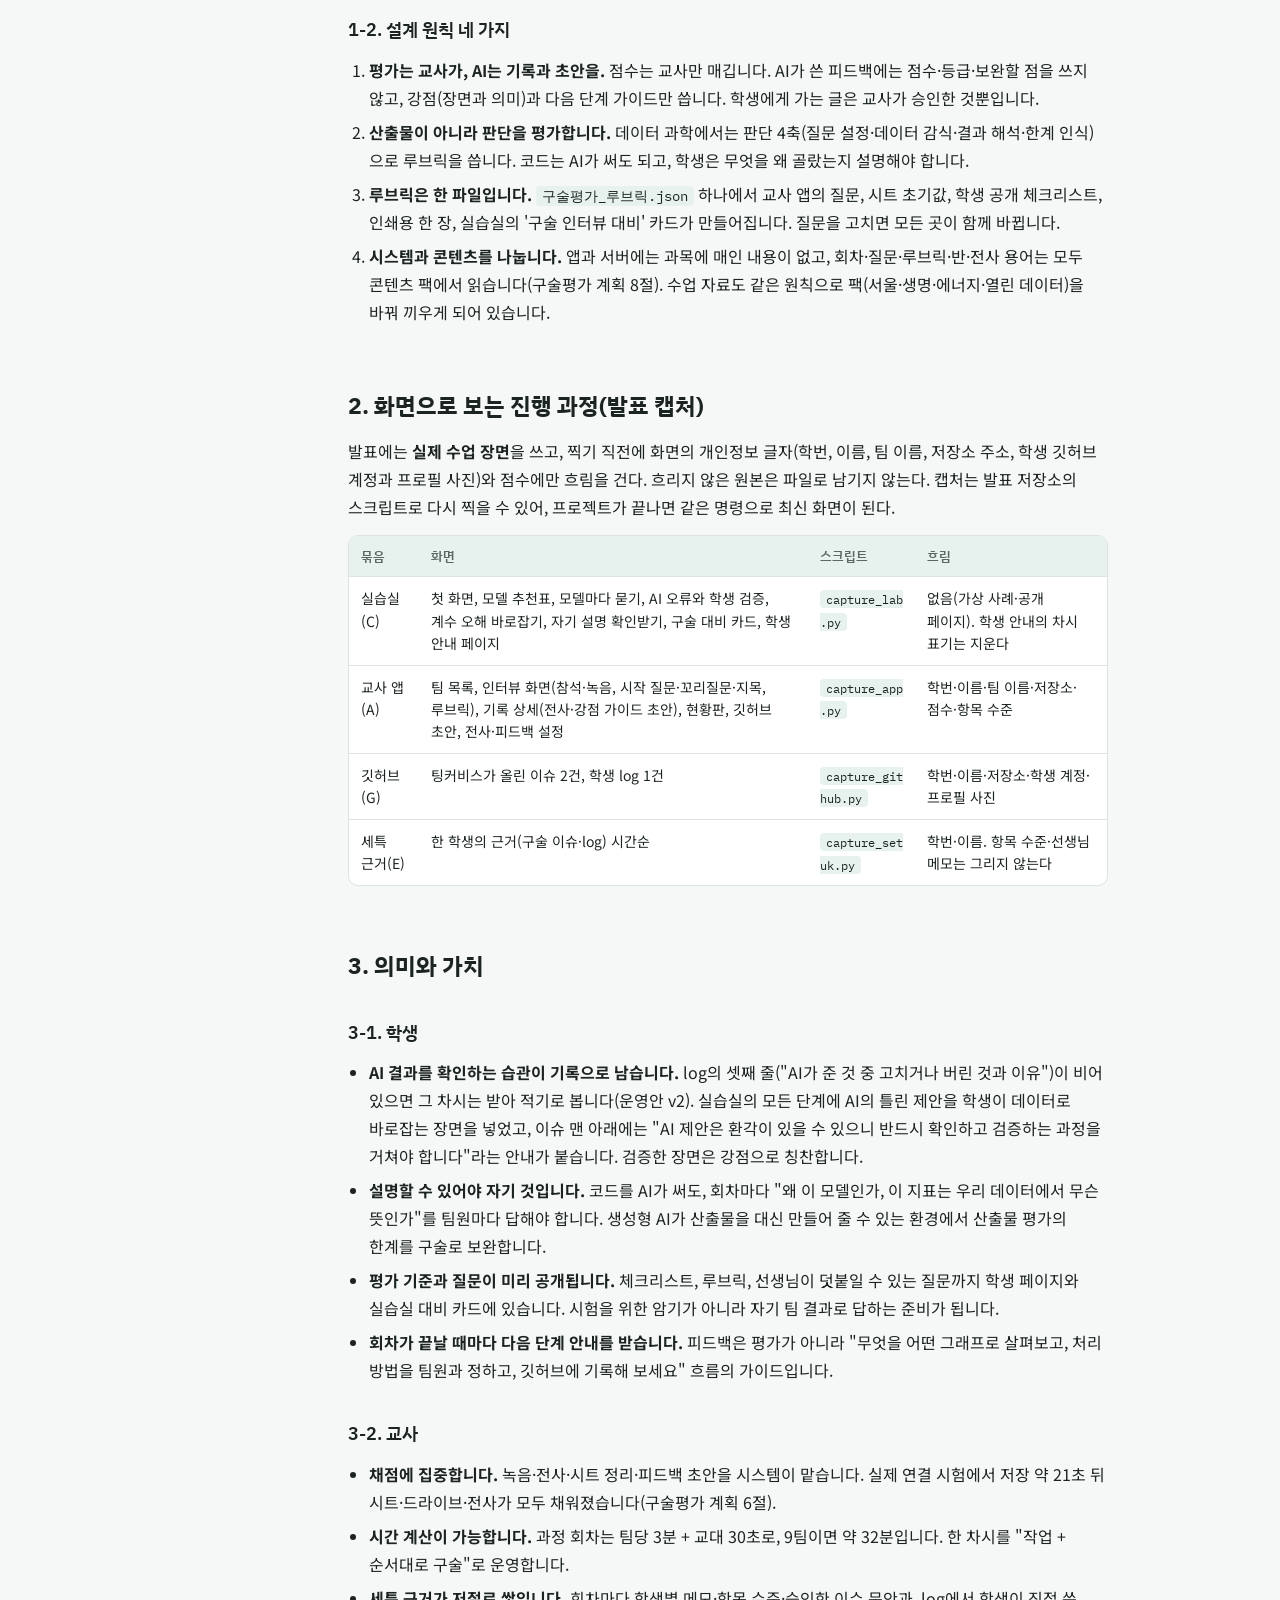
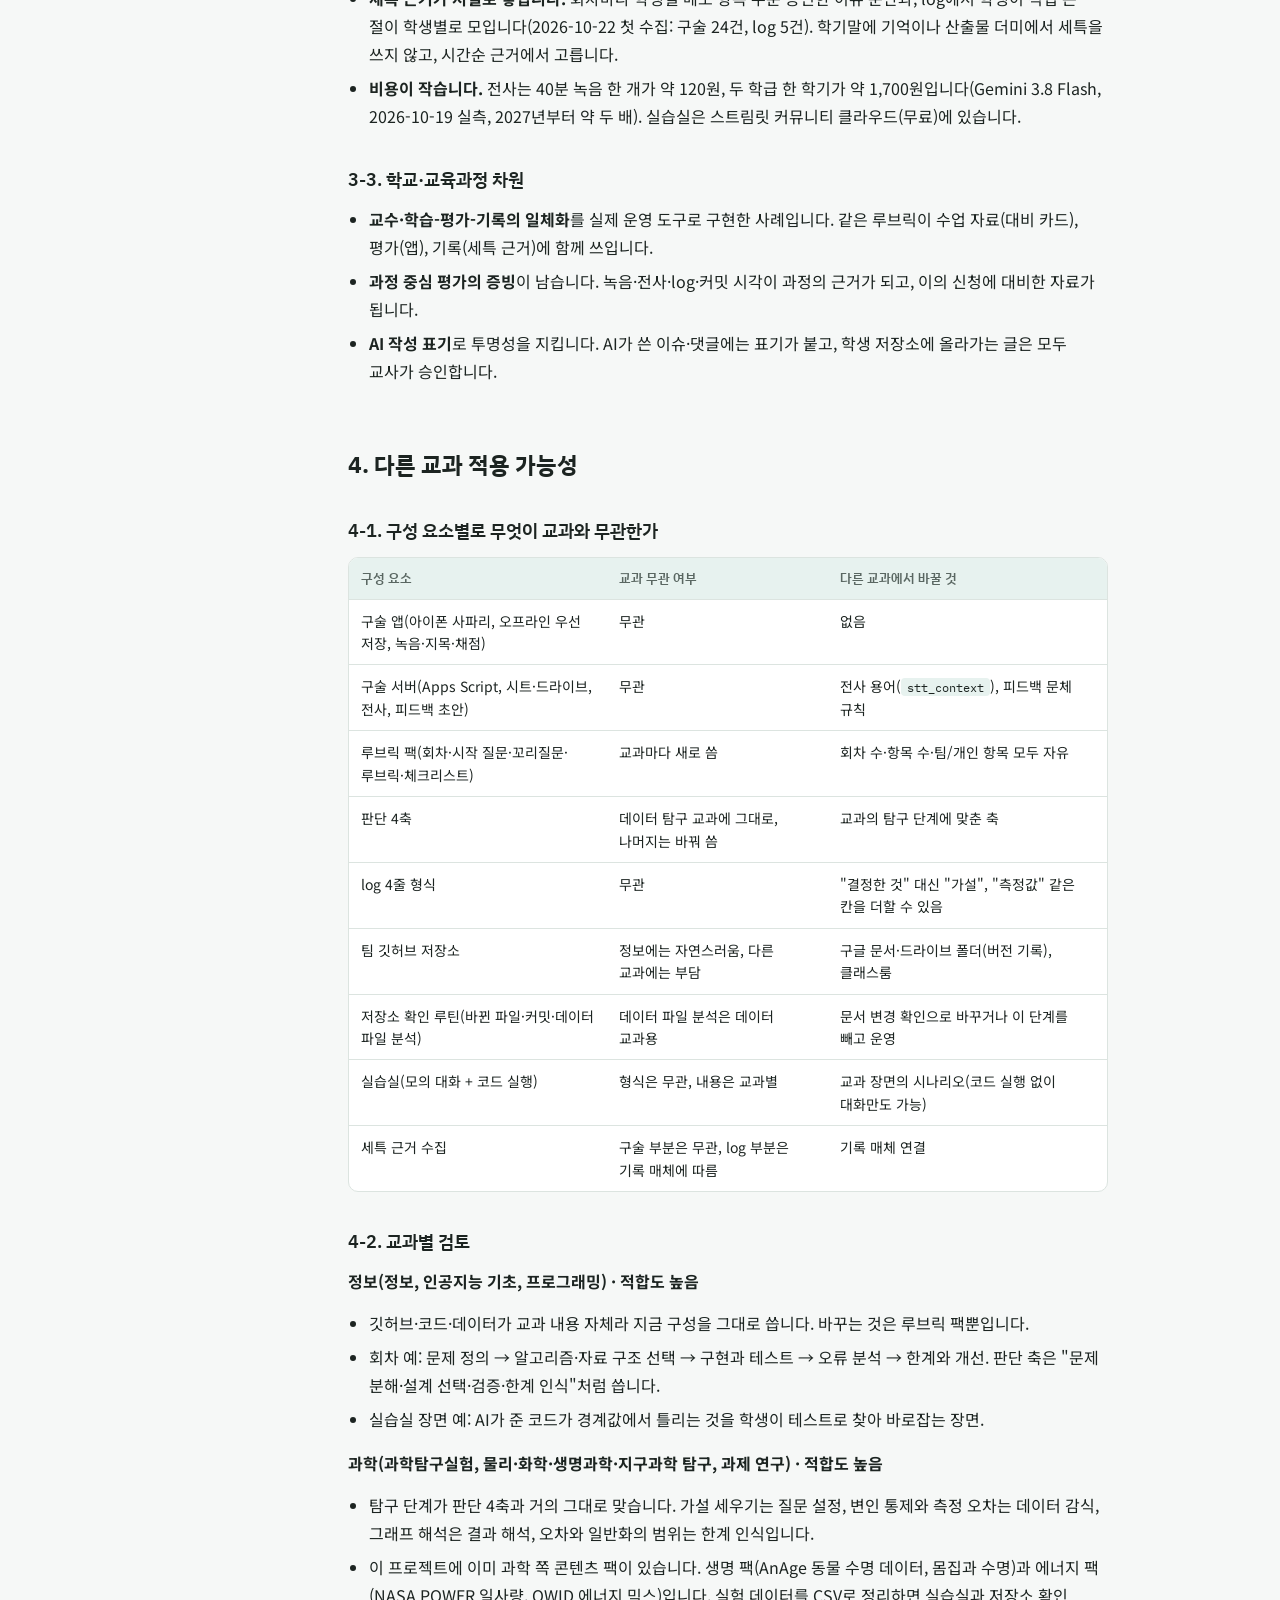
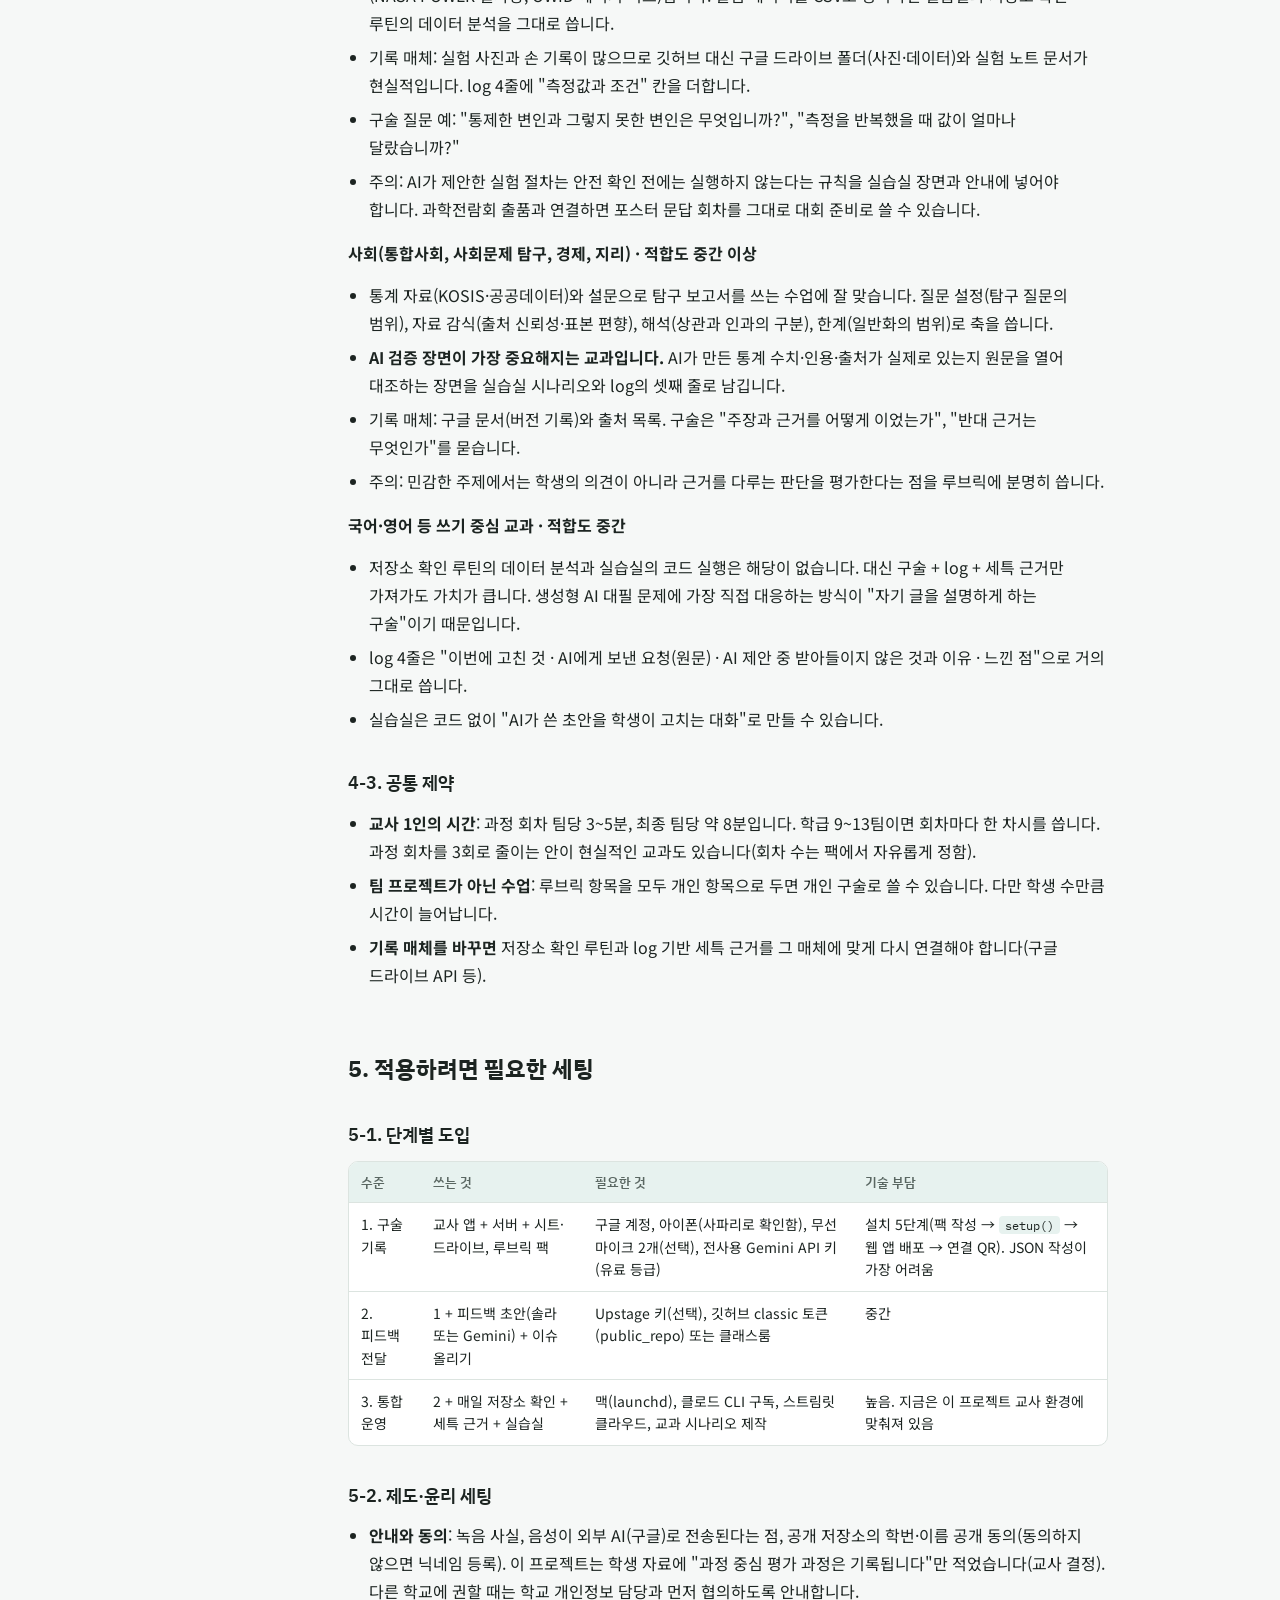
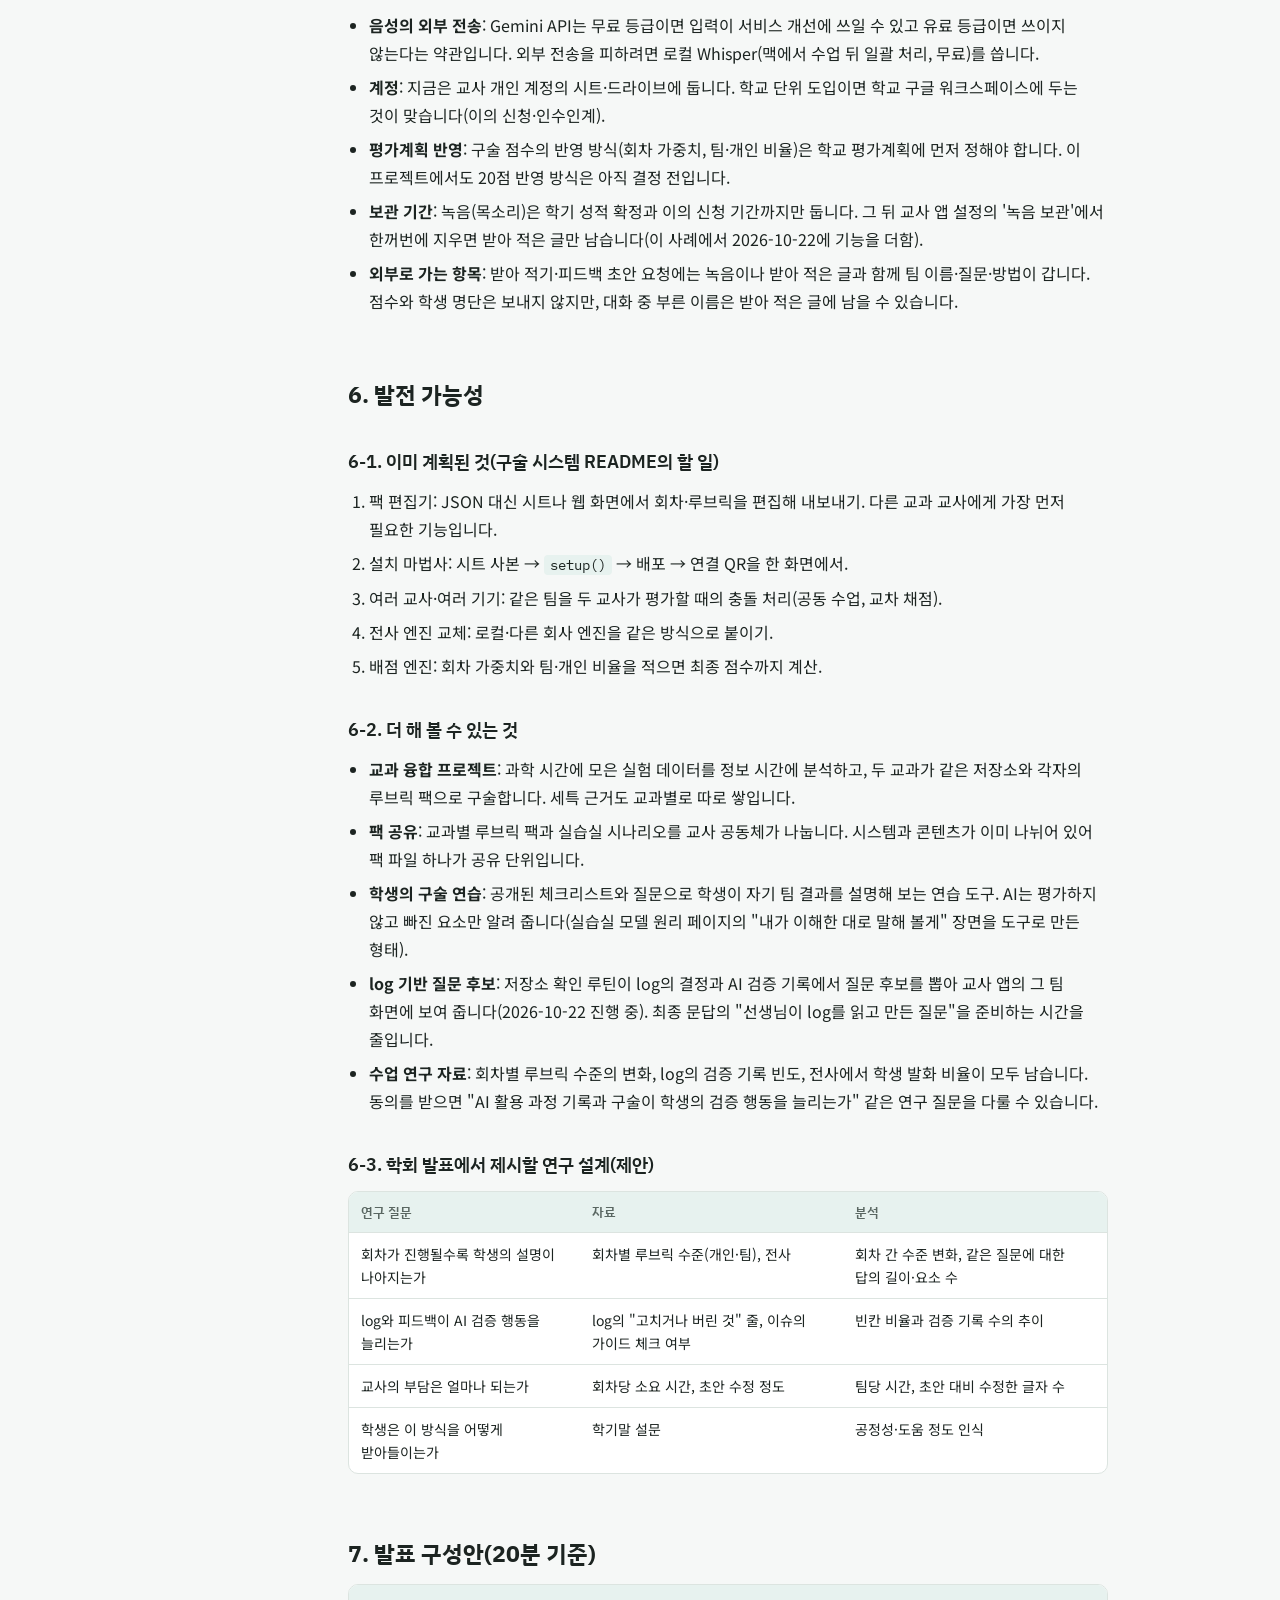
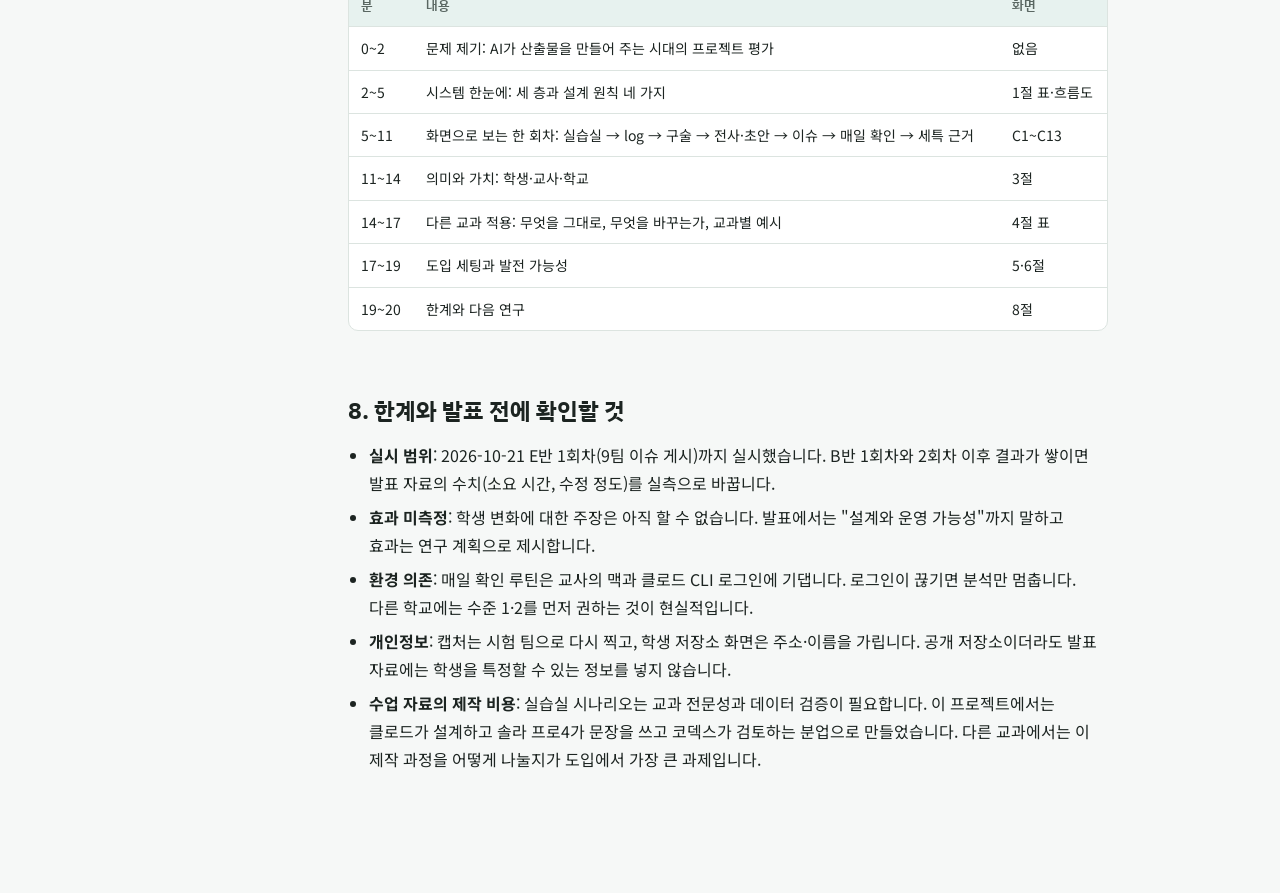
==== commit 2af9f7eb: "도입부 인터랙티브(두 어려움·바뀐 것·결정은 교사만), 개인정보 장 두 개(데이터 지도·선택지), 녹음 일괄 삭제 반영 Co-Authored-By: Claude Opus 5.5 <" ====
--- a/review/index.html
+++ b/review/index.html
@@ -303,7 +303,8 @@
 <li><strong>음성의 외부 전송</strong>: Gemini API는 무료 등급이면 입력이 서비스 개선에 쓰일 수 있고 유료 등급이면 쓰이지 않는다는 약관입니다. 외부 전송을 피하려면 로컬 Whisper(맥에서 수업 뒤 일괄 처리, 무료)를 씁니다.</li>
 <li><strong>계정</strong>: 지금은 교사 개인 계정의 시트·드라이브에 둡니다. 학교 단위 도입이면 학교 구글 워크스페이스에 두는 것이 맞습니다(이의 신청·인수인계).</li>
 <li><strong>평가계획 반영</strong>: 구술 점수의 반영 방식(회차 가중치, 팀·개인 비율)은 학교 평가계획에 먼저 정해야 합니다. 이 프로젝트에서도 20점 반영 방식은 아직 결정 전입니다.</li>
-<li><strong>보관 기간</strong>: 학기 성적 확정과 이의 신청 기간이 끝나면 녹음을 지우는 기준을 미리 정합니다.</li>
+<li><strong>보관 기간</strong>: 녹음(목소리)은 학기 성적 확정과 이의 신청 기간까지만 둡니다. 그 뒤 교사 앱 설정의 '녹음 보관'에서 한꺼번에 지우면 받아 적은 글만 남습니다(이 사례에서 2026-10-22에 기능을 더함).</li>
+<li><strong>외부로 가는 항목</strong>: 받아 적기·피드백 초안 요청에는 녹음이나 받아 적은 글과 함께 팀 이름·질문·방법이 갑니다. 점수와 학생 명단은 보내지 않지만, 대화 중 부른 이름은 받아 적은 글에 남을 수 있습니다.</li>
 </ul>
 <h2 id="s6">6. 발전 가능성</h2>
 <h3 id="s7">6-1. 이미 계획된 것(구술 시스템 README의 할 일)</h3>
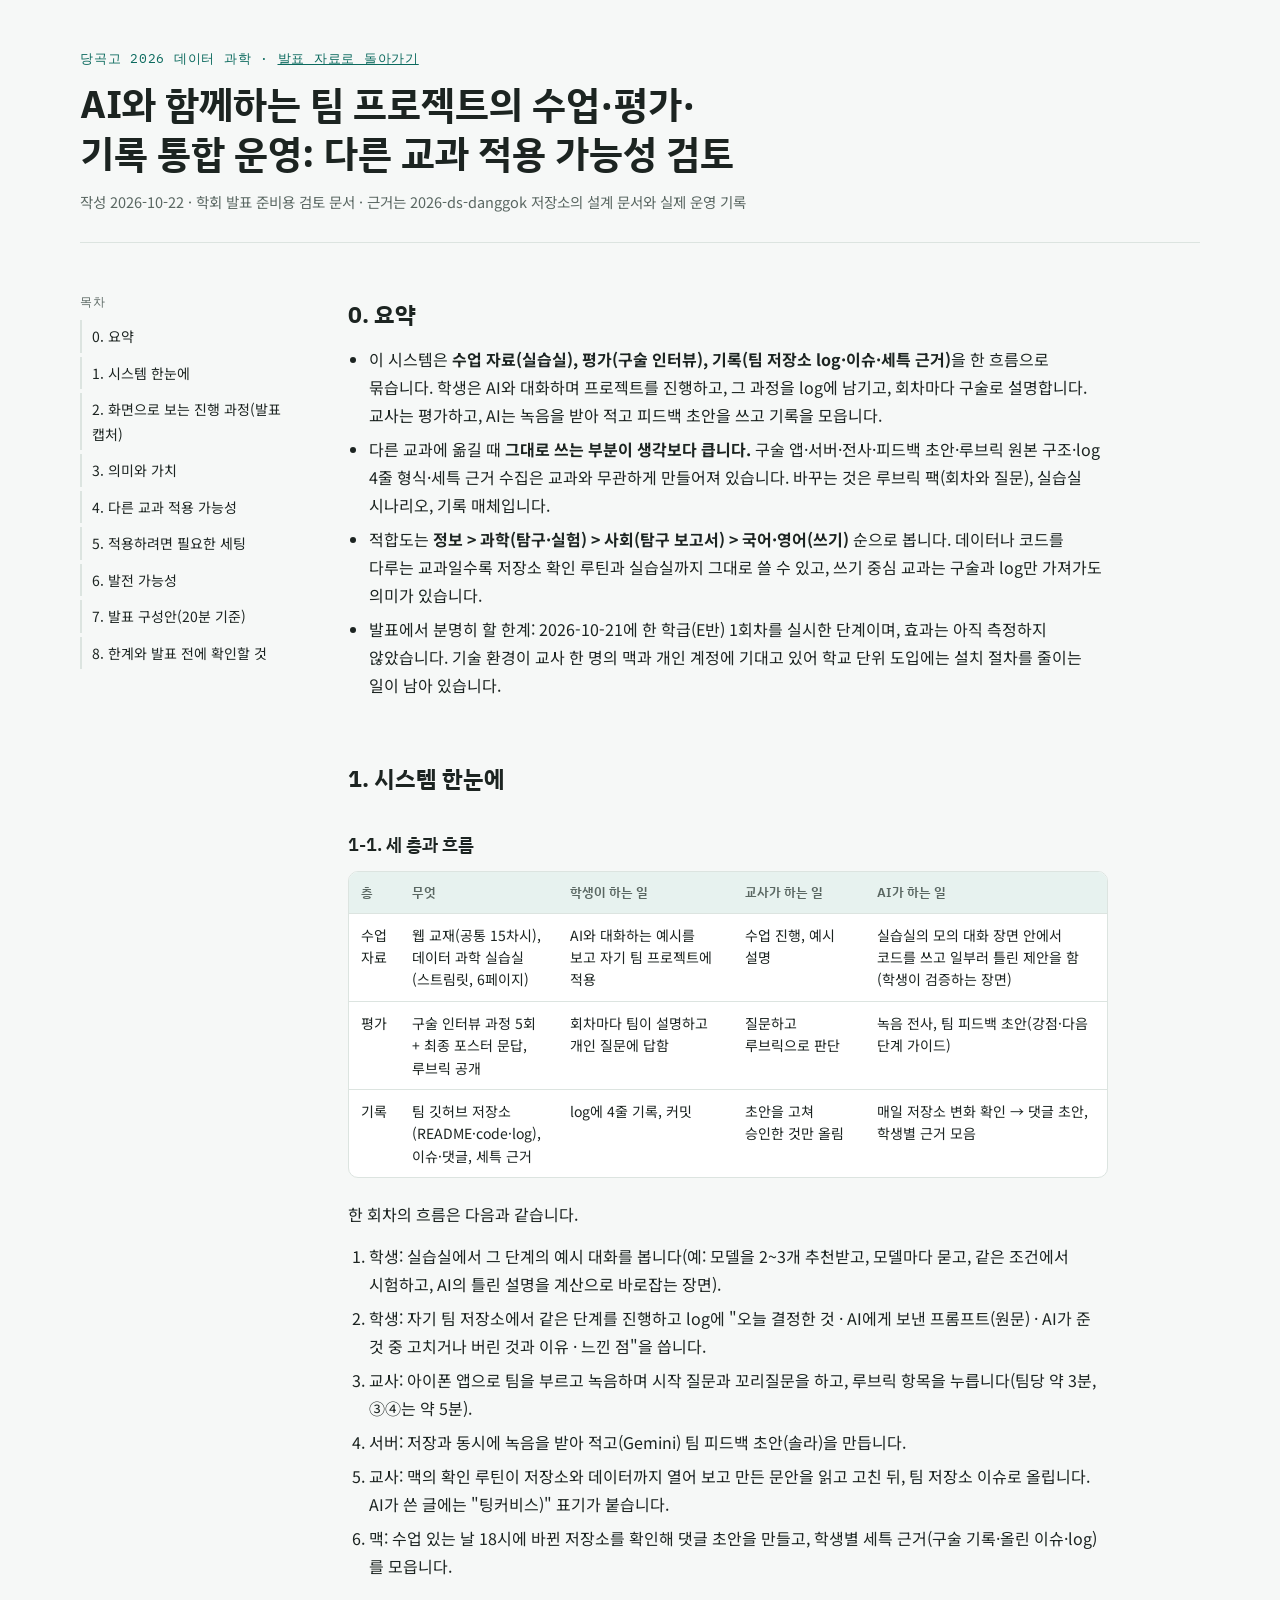
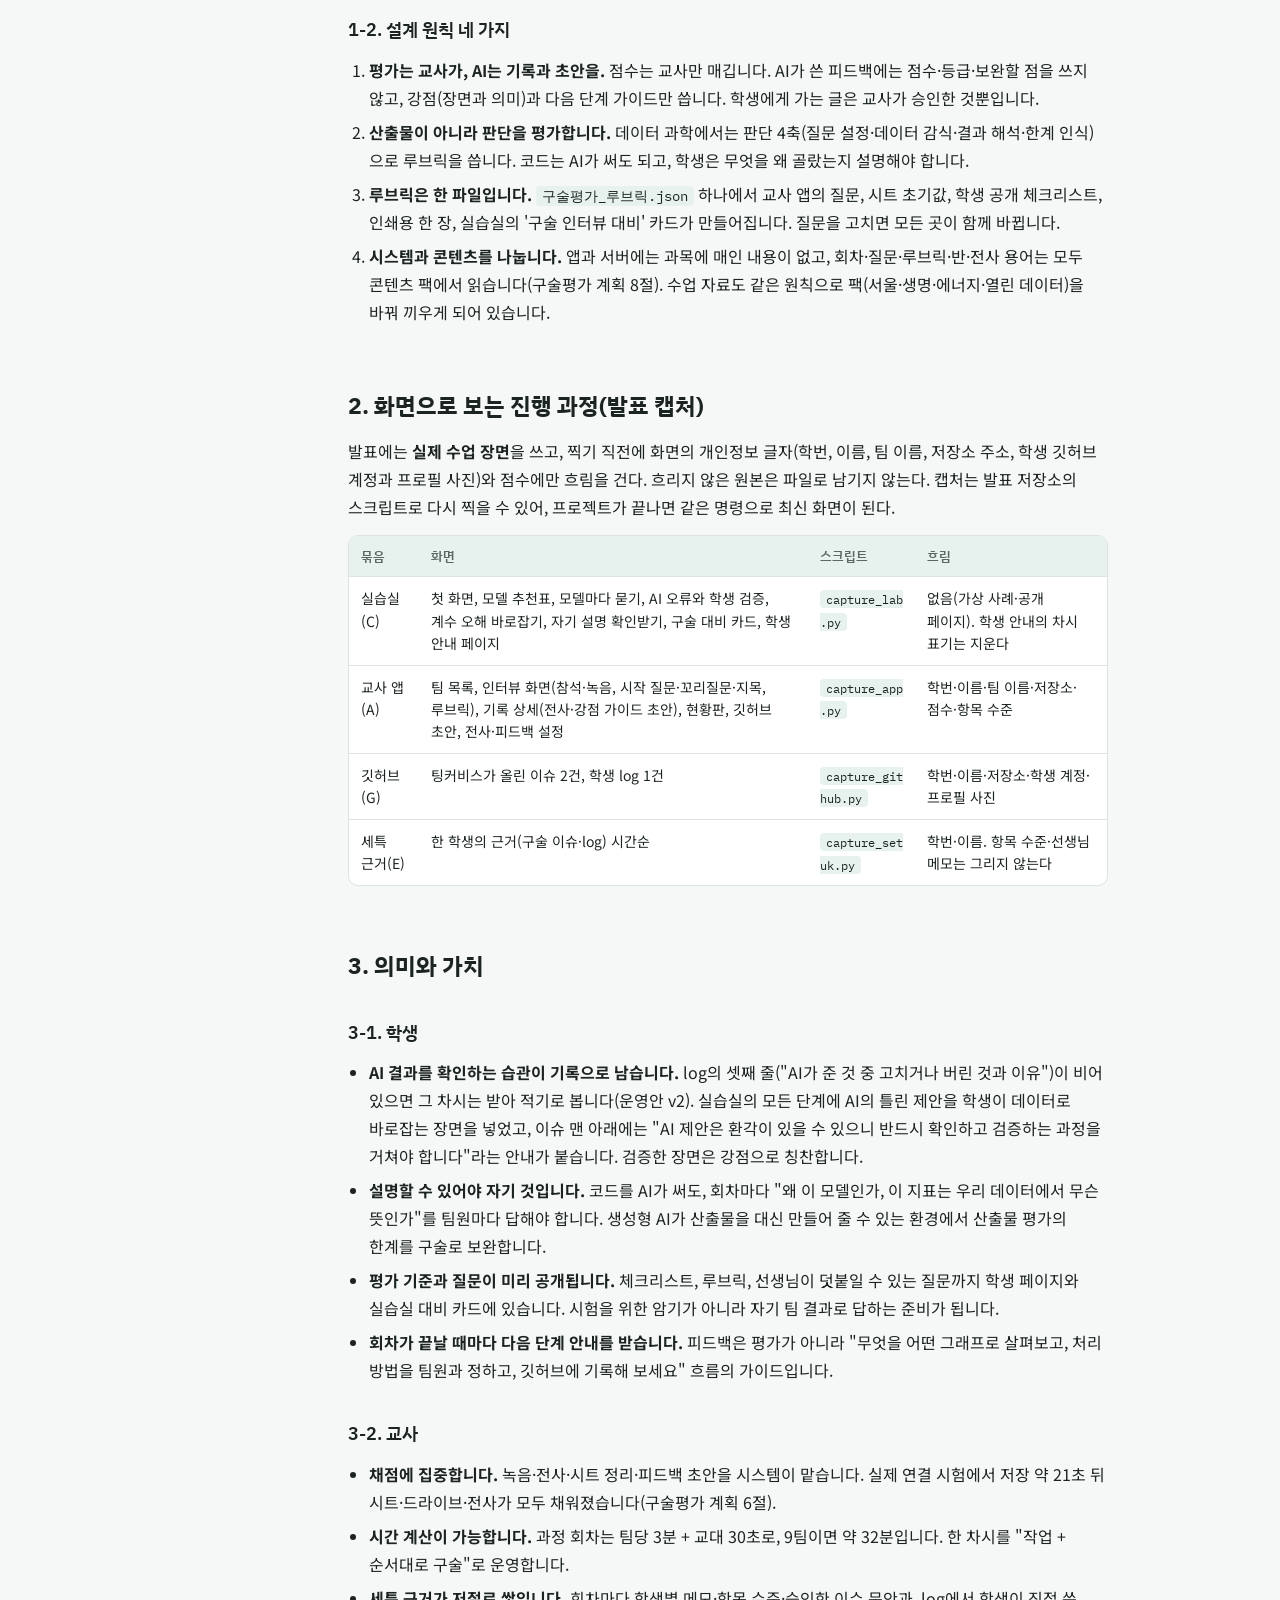
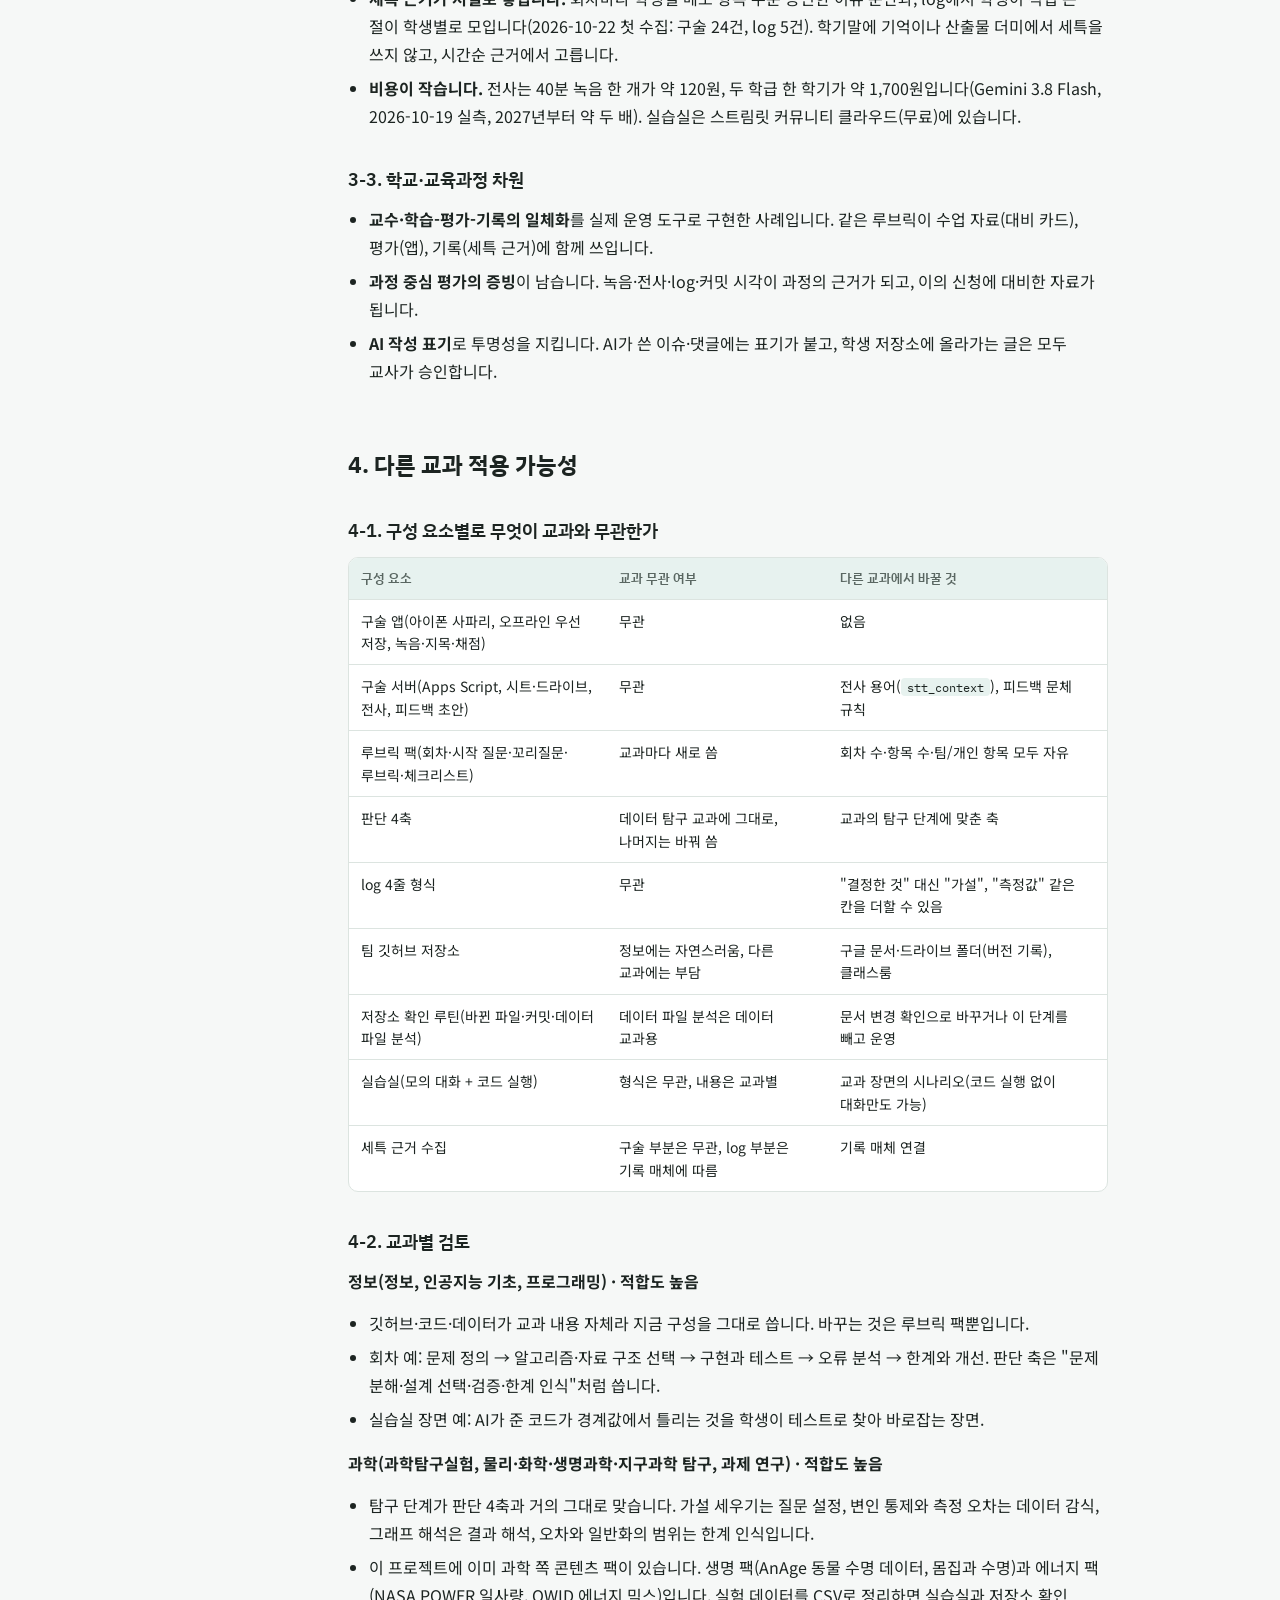
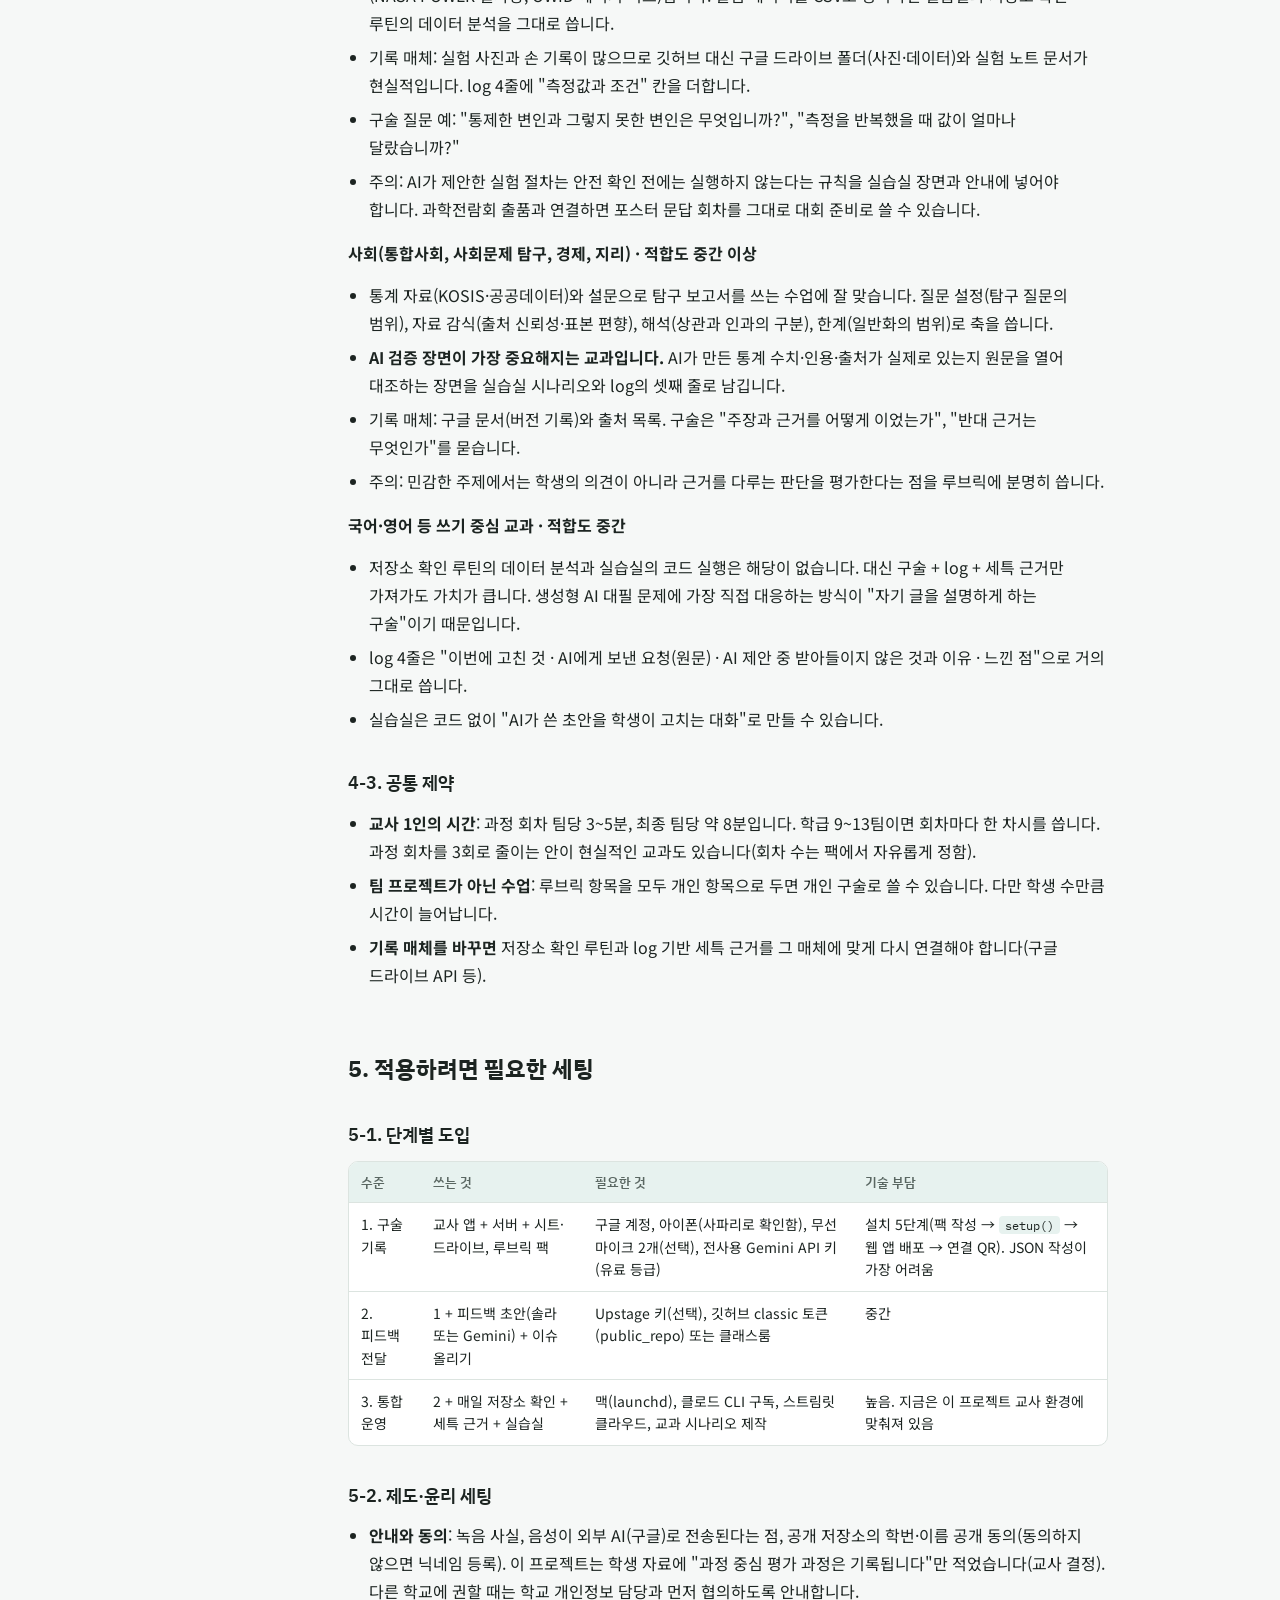
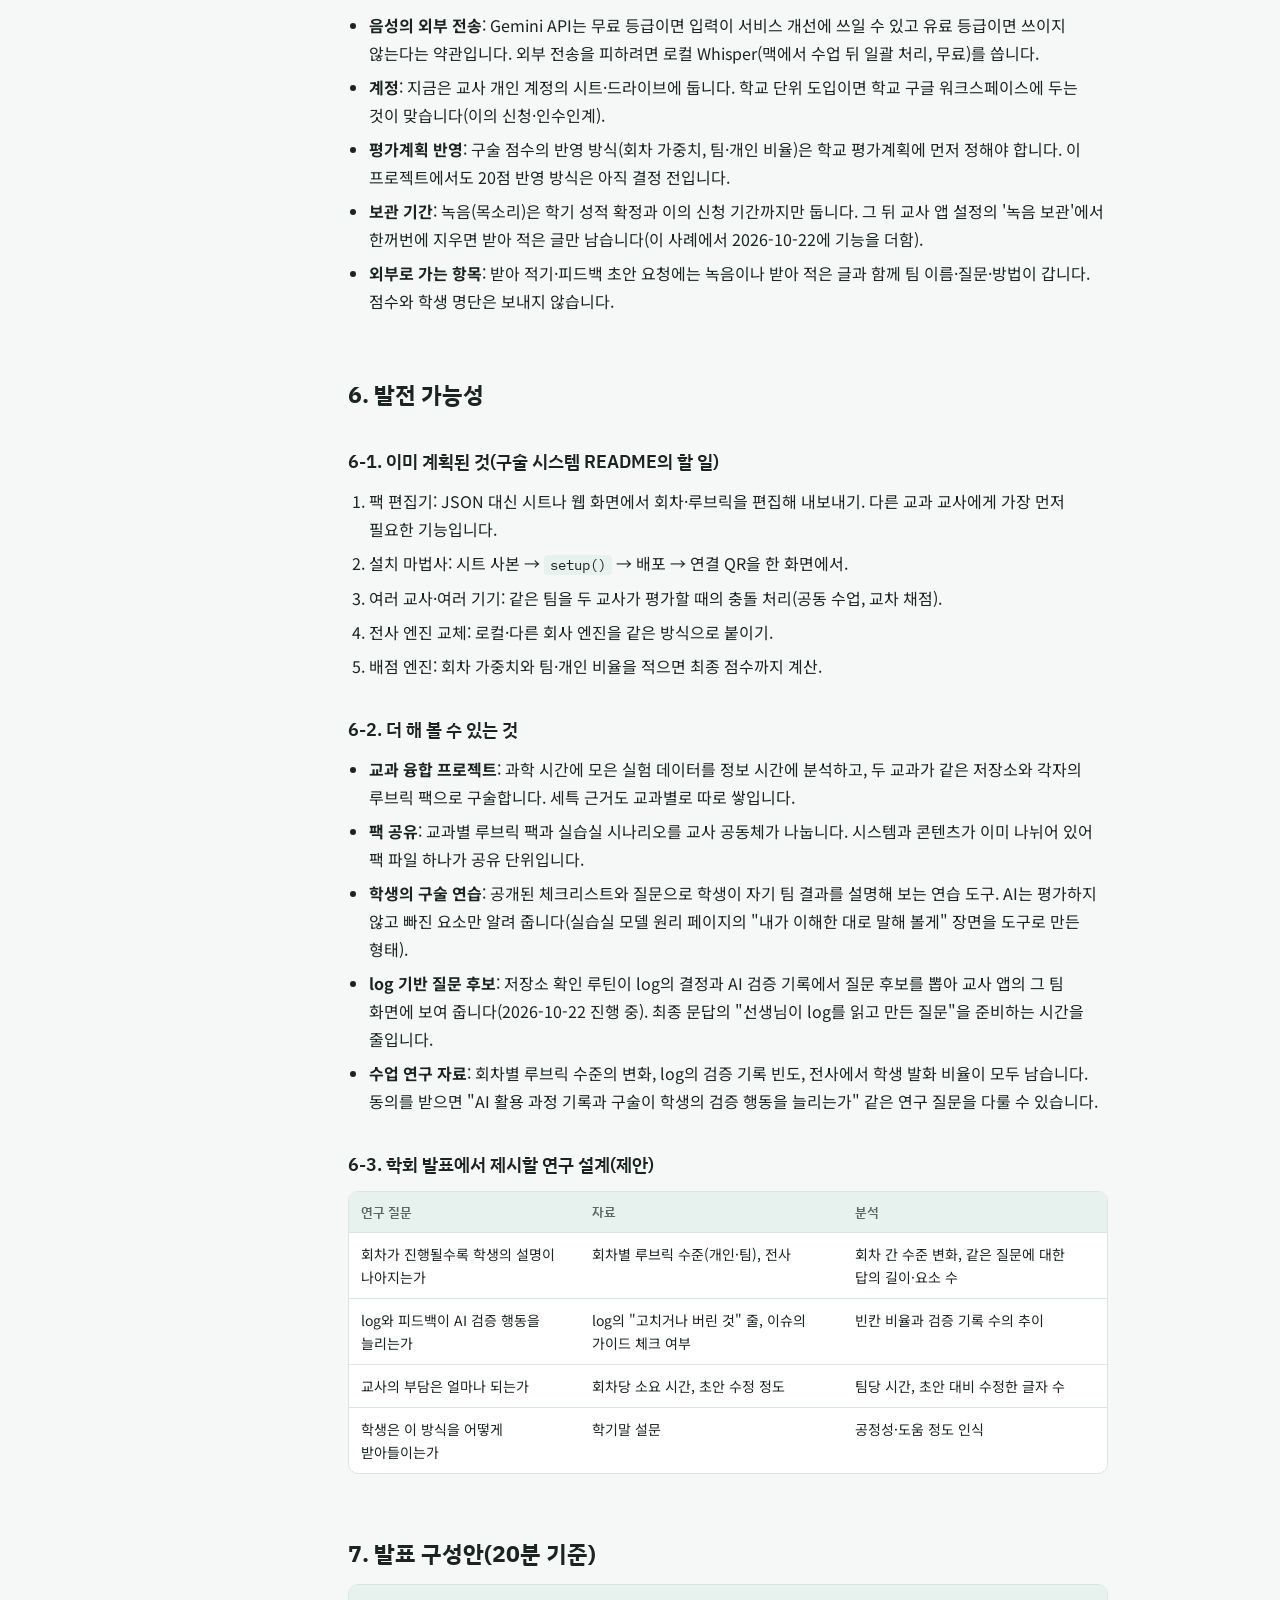
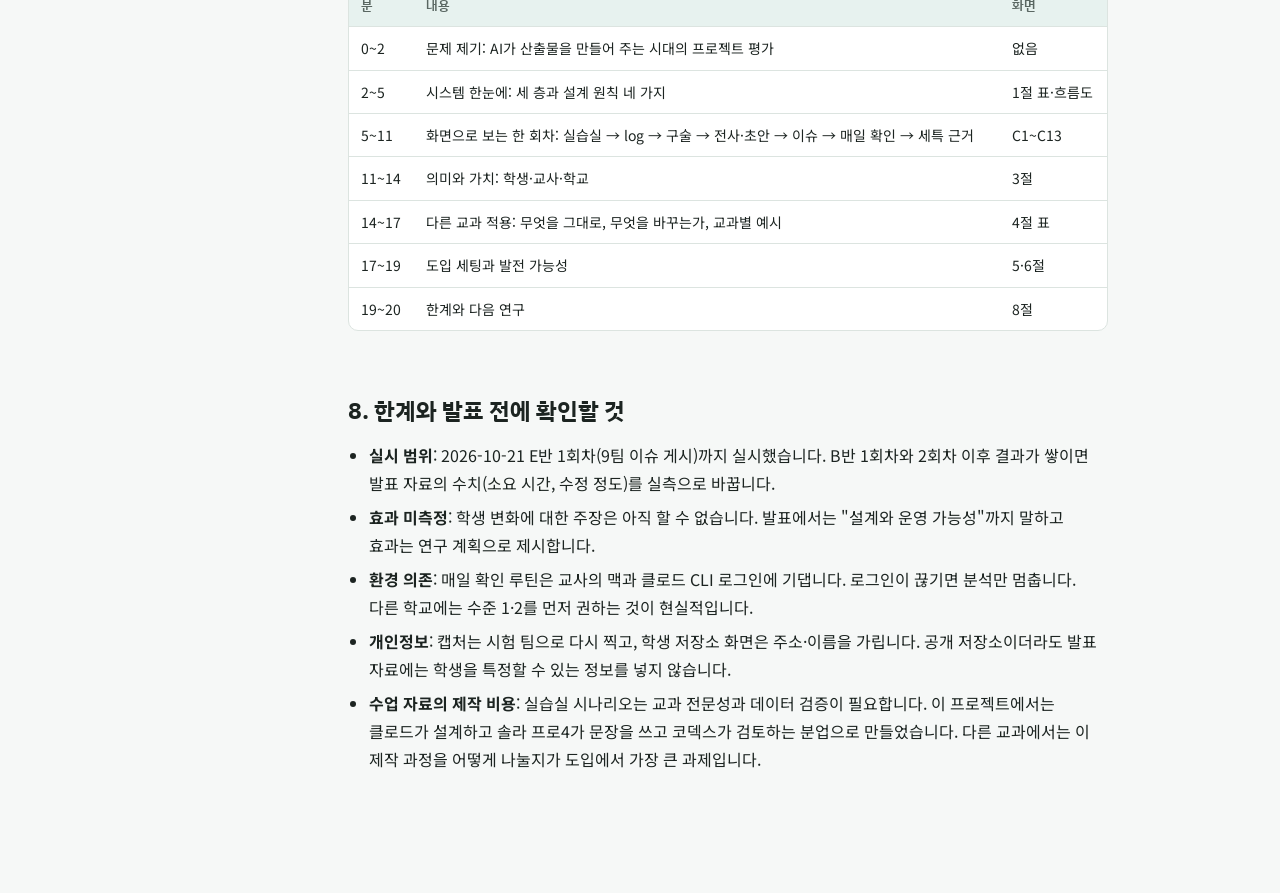
==== commit d06e5974: "개인정보 장: 전사에 이름이 남을 수 있다는 문장 삭제(교사 지시) Co-Authored-By: Claude Opus 5.5 <noreply@anthropic.com>" ====
--- a/review/index.html
+++ b/review/index.html
@@ -304,7 +304,7 @@
 <li><strong>계정</strong>: 지금은 교사 개인 계정의 시트·드라이브에 둡니다. 학교 단위 도입이면 학교 구글 워크스페이스에 두는 것이 맞습니다(이의 신청·인수인계).</li>
 <li><strong>평가계획 반영</strong>: 구술 점수의 반영 방식(회차 가중치, 팀·개인 비율)은 학교 평가계획에 먼저 정해야 합니다. 이 프로젝트에서도 20점 반영 방식은 아직 결정 전입니다.</li>
 <li><strong>보관 기간</strong>: 녹음(목소리)은 학기 성적 확정과 이의 신청 기간까지만 둡니다. 그 뒤 교사 앱 설정의 '녹음 보관'에서 한꺼번에 지우면 받아 적은 글만 남습니다(이 사례에서 2026-10-22에 기능을 더함).</li>
-<li><strong>외부로 가는 항목</strong>: 받아 적기·피드백 초안 요청에는 녹음이나 받아 적은 글과 함께 팀 이름·질문·방법이 갑니다. 점수와 학생 명단은 보내지 않지만, 대화 중 부른 이름은 받아 적은 글에 남을 수 있습니다.</li>
+<li><strong>외부로 가는 항목</strong>: 받아 적기·피드백 초안 요청에는 녹음이나 받아 적은 글과 함께 팀 이름·질문·방법이 갑니다. 점수와 학생 명단은 보내지 않습니다.</li>
 </ul>
 <h2 id="s6">6. 발전 가능성</h2>
 <h3 id="s7">6-1. 이미 계획된 것(구술 시스템 README의 할 일)</h3>
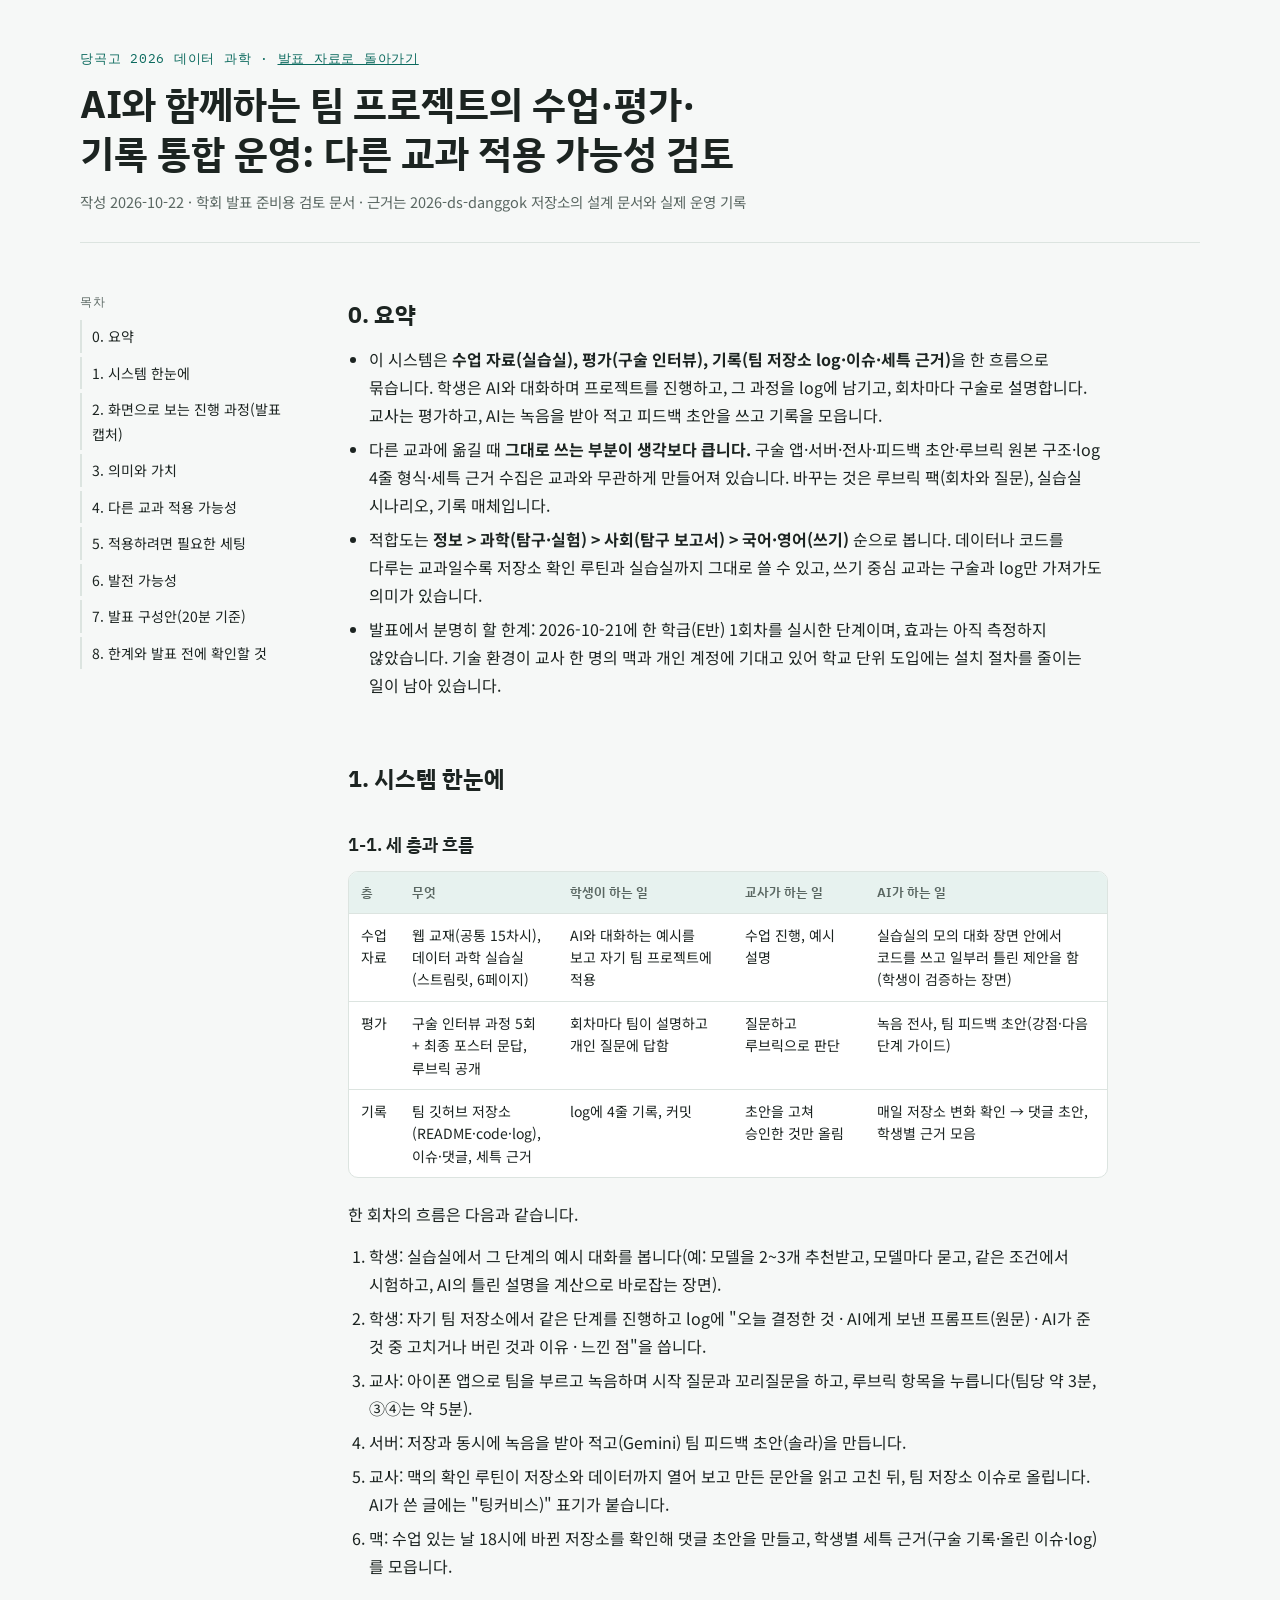
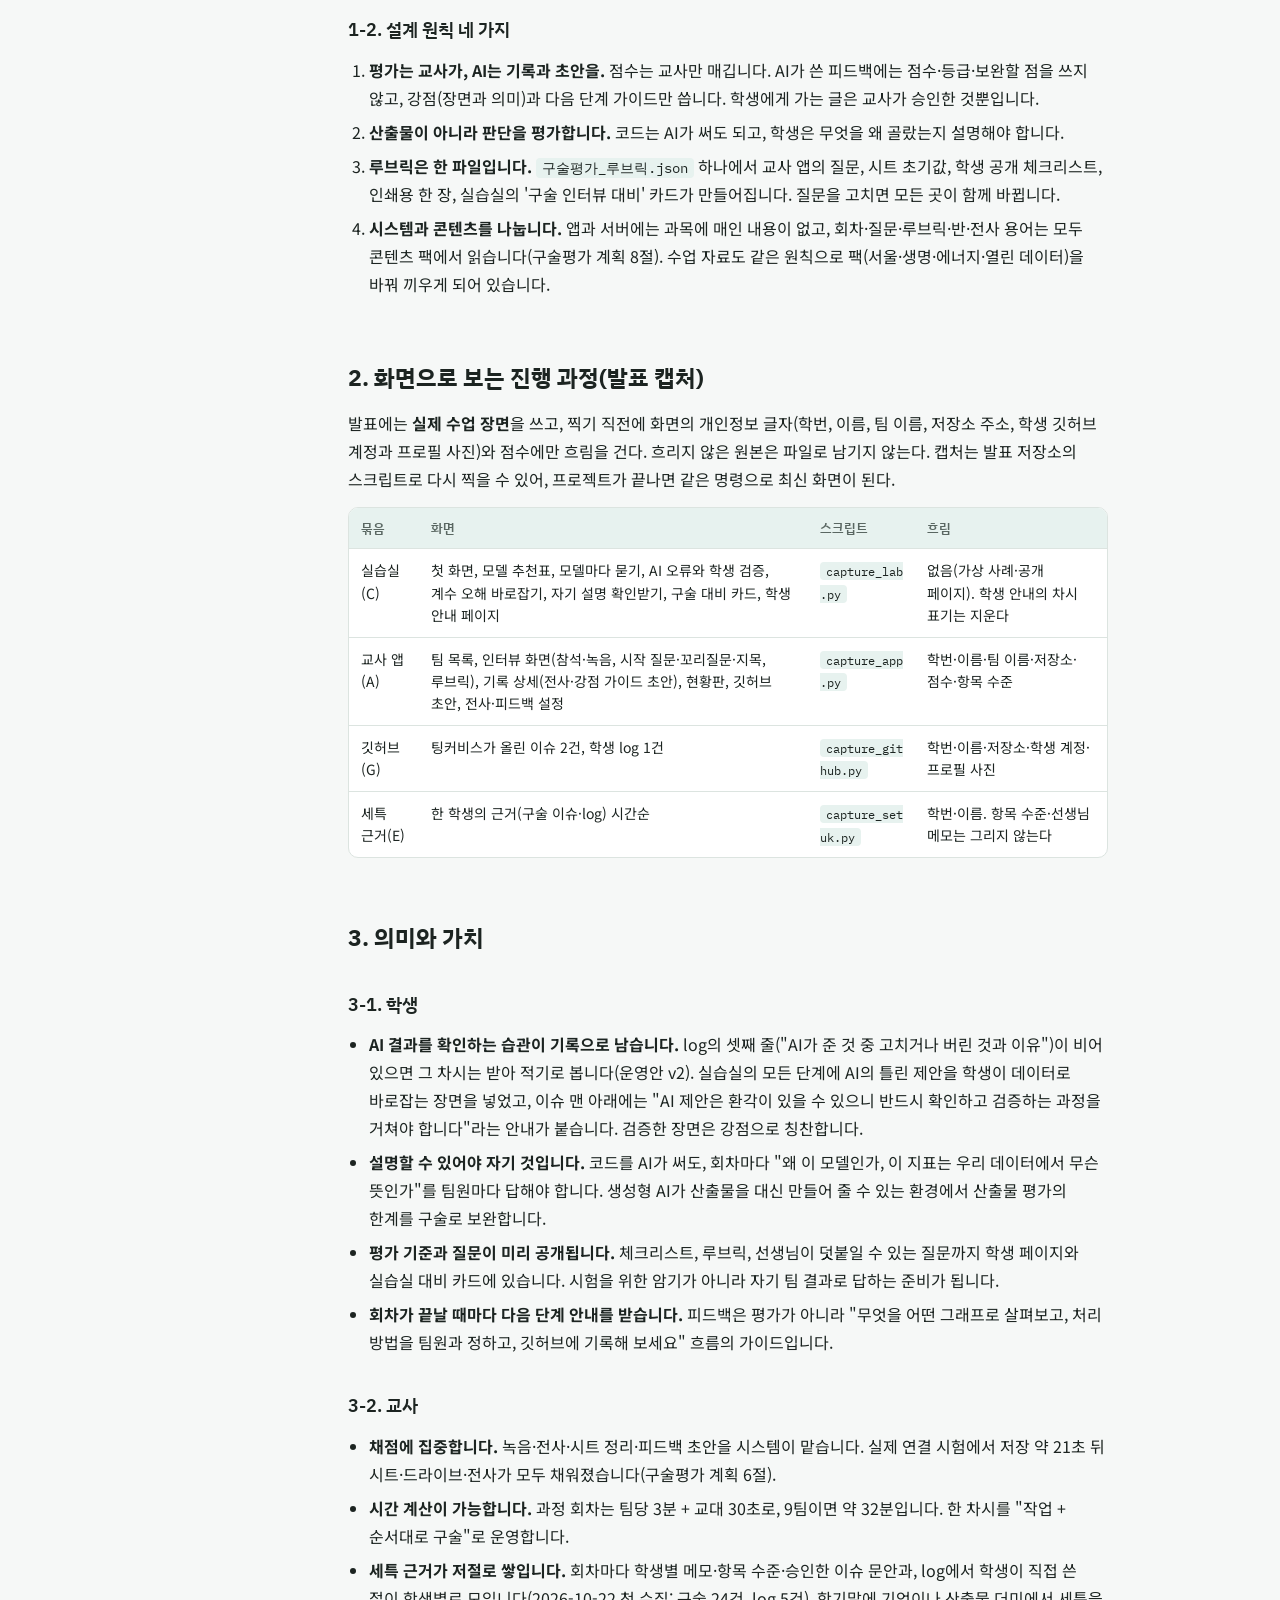
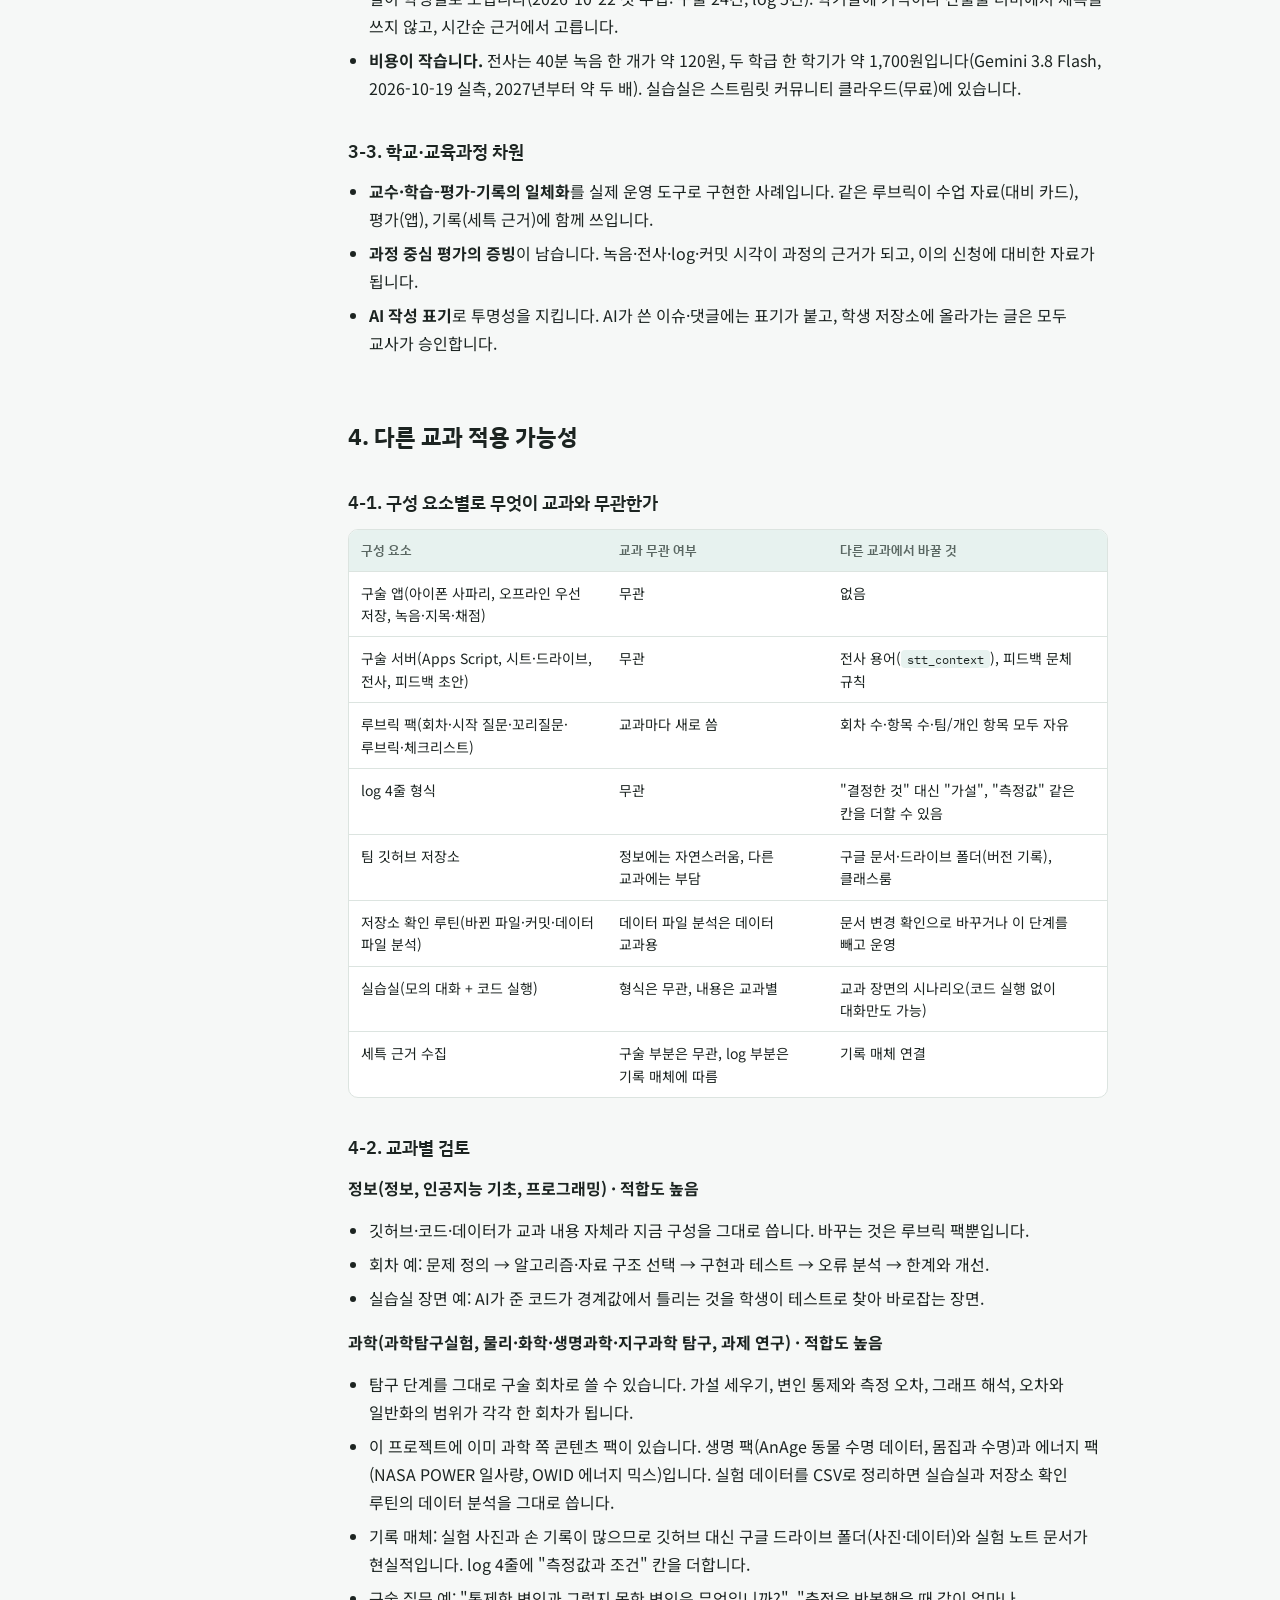
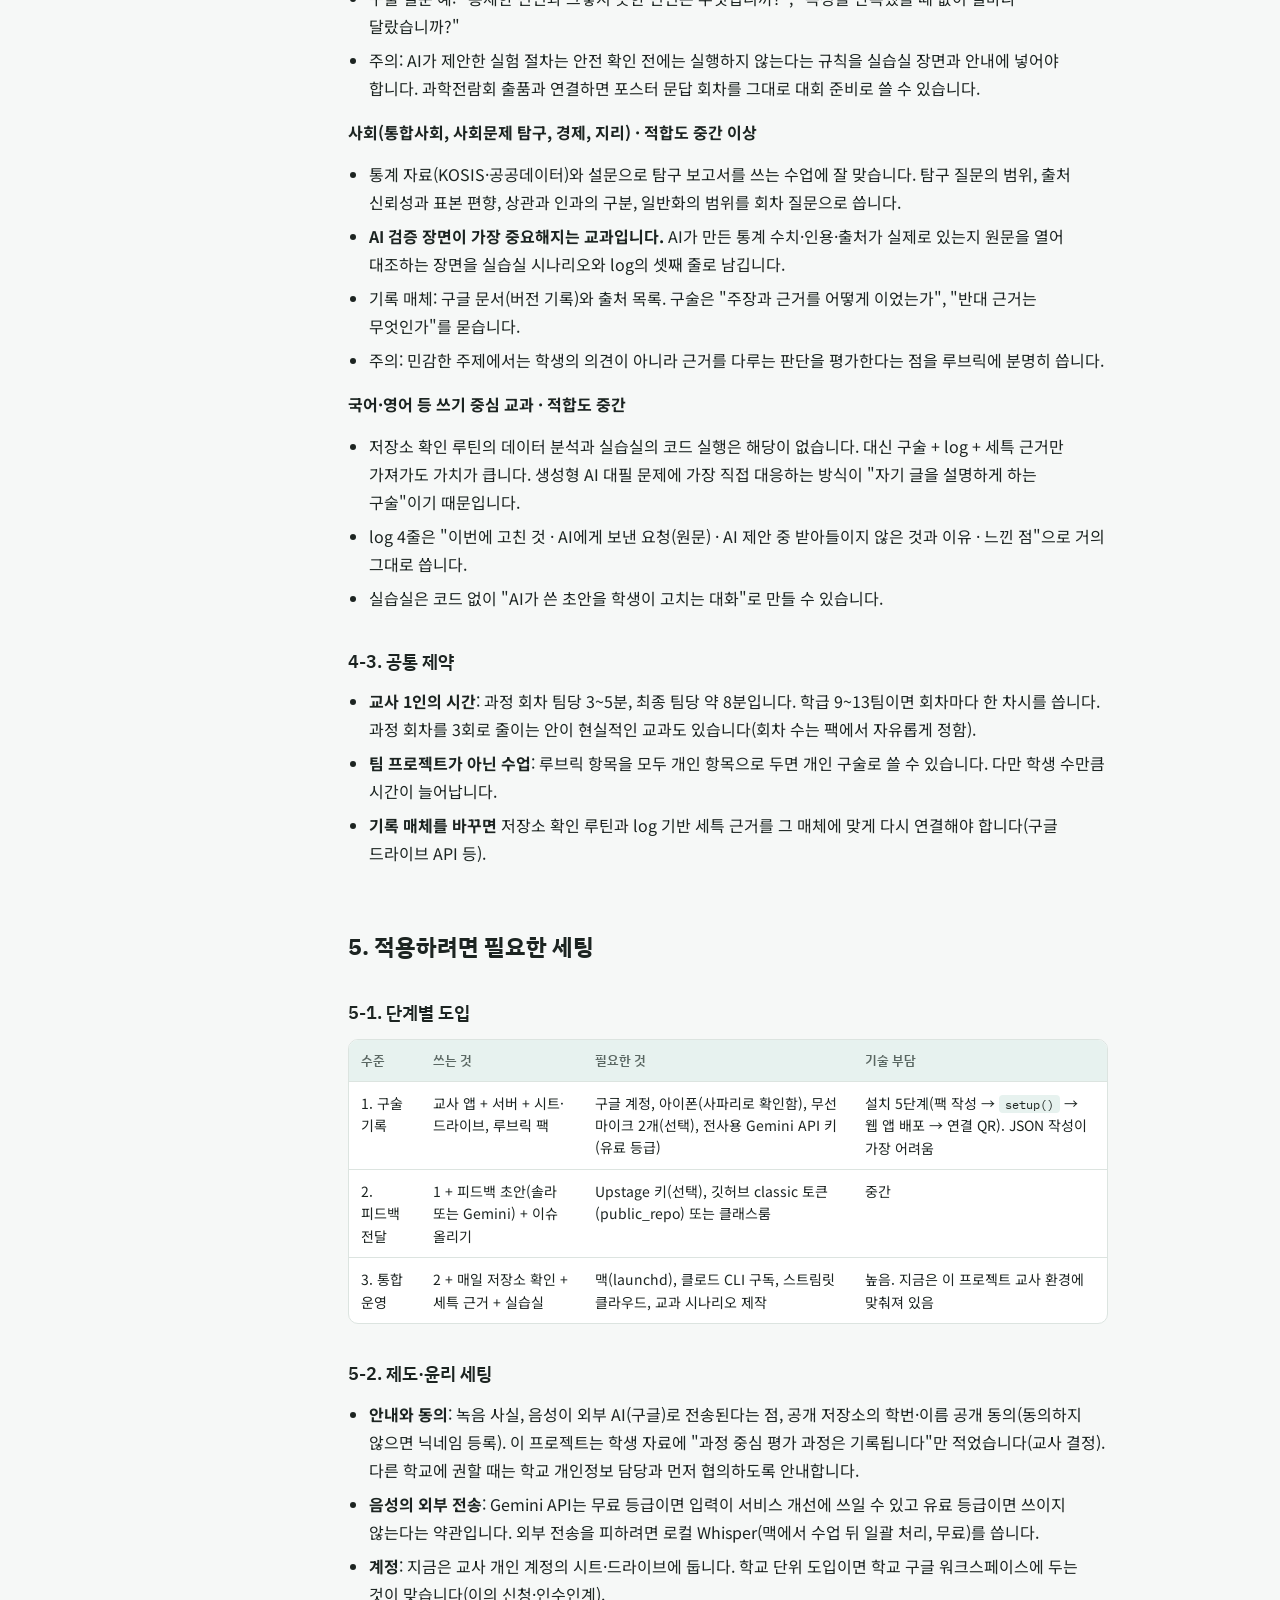
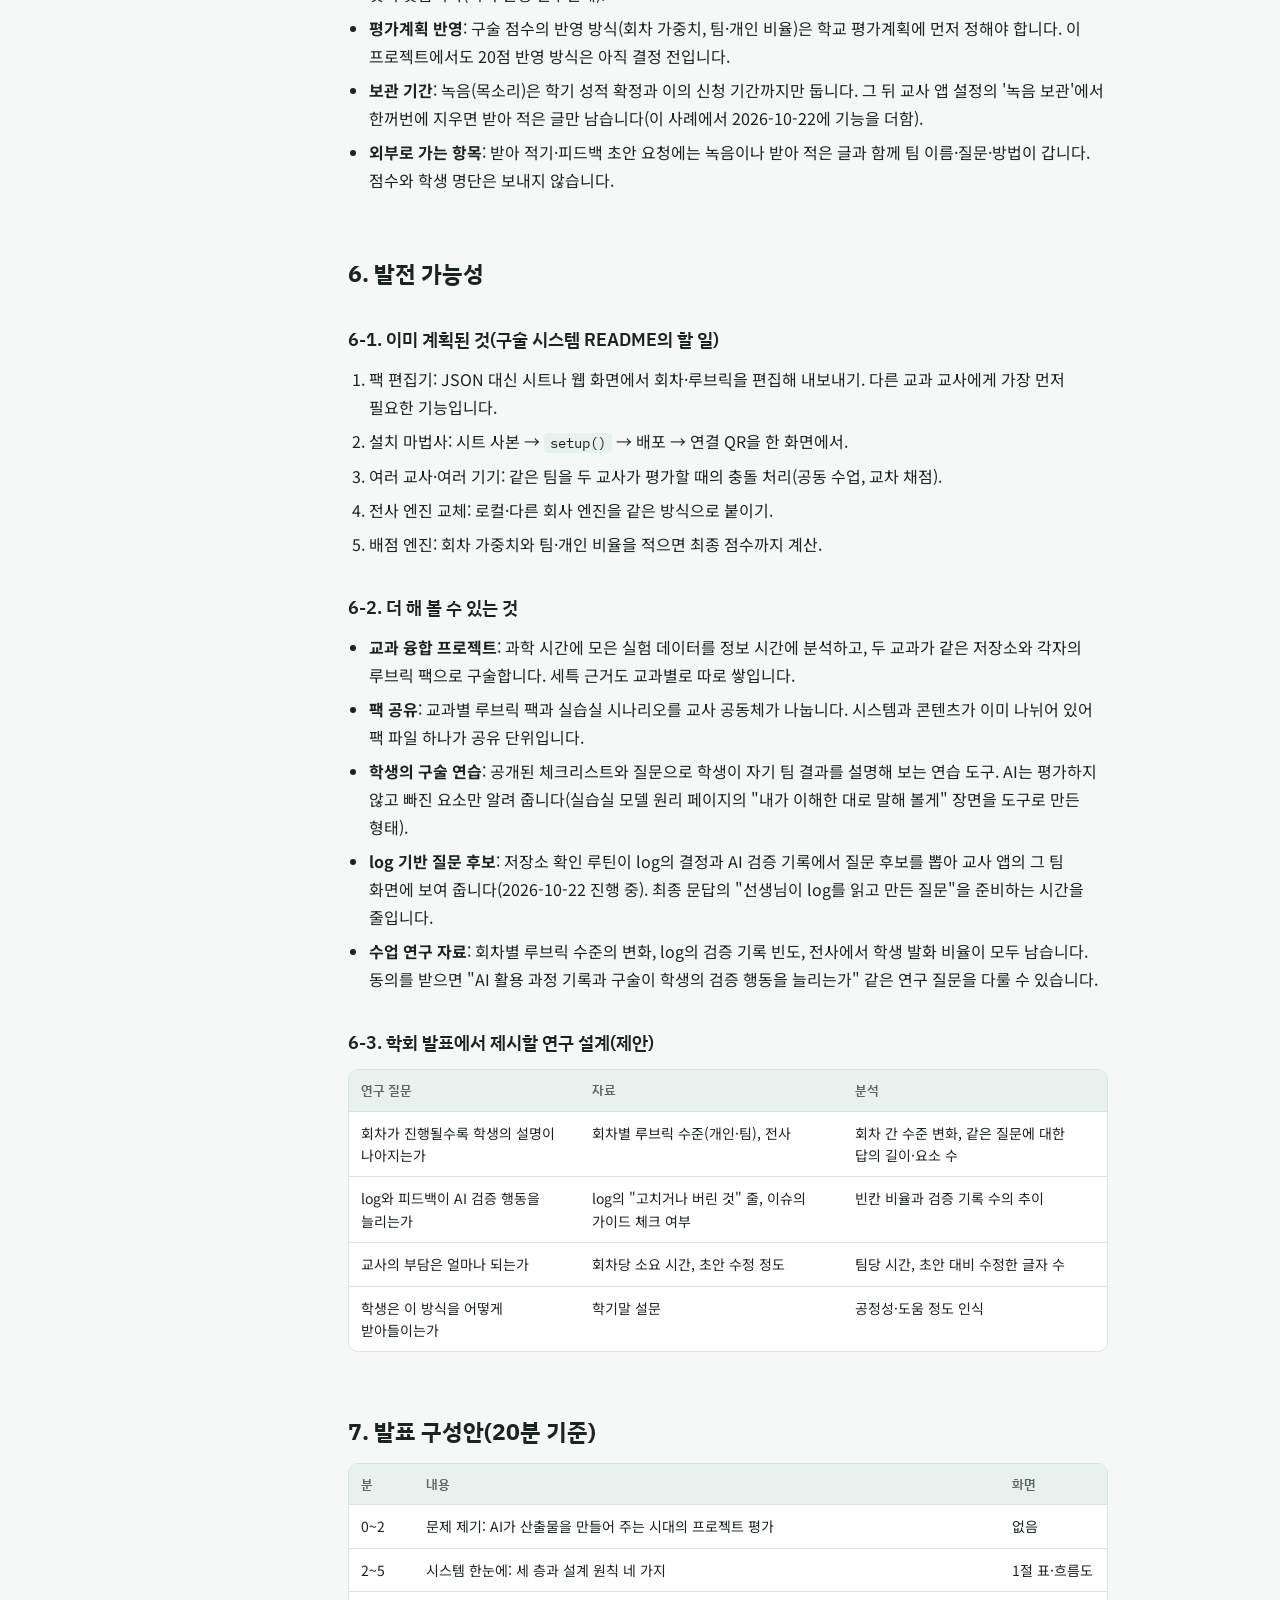
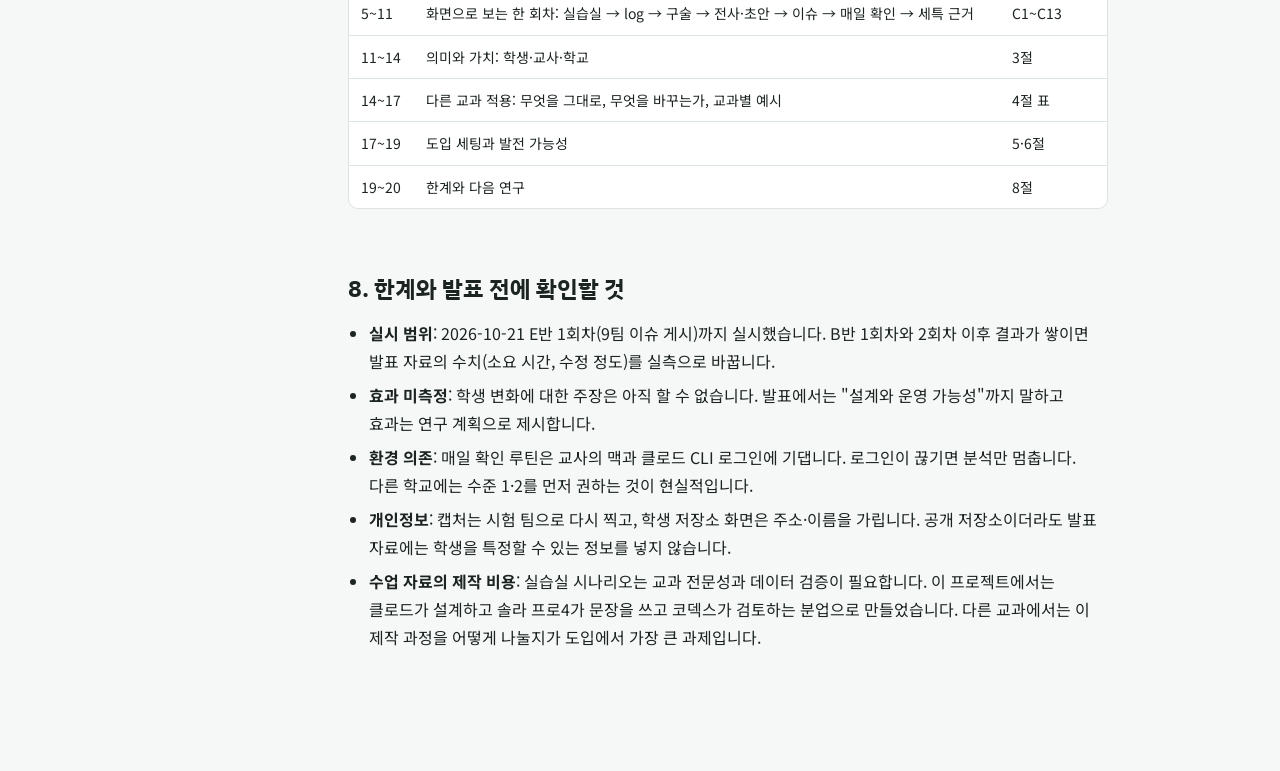
==== commit afa87cf2: "검토 문서에서 판단 4축 삭제: 설계 원칙 2의 나열, 교과 무관 표의 행, 정보·과학·사회의 축 문장을 회차 표현으로 Co-Authored-By: Claude Opus 5.5 <" ====
--- a/review/index.html
+++ b/review/index.html
@@ -110,7 +110,7 @@
 <h3 id="s2">1-2. 설계 원칙 네 가지</h3>
 <ol>
 <li><strong>평가는 교사가, AI는 기록과 초안을.</strong> 점수는 교사만 매깁니다. AI가 쓴 피드백에는 점수·등급·보완할 점을 쓰지 않고, 강점(장면과 의미)과 다음 단계 가이드만 씁니다. 학생에게 가는 글은 교사가 승인한 것뿐입니다.</li>
-<li><strong>산출물이 아니라 판단을 평가합니다.</strong> 데이터 과학에서는 판단 4축(질문 설정·데이터 감식·결과 해석·한계 인식)으로 루브릭을 씁니다. 코드는 AI가 써도 되고, 학생은 무엇을 왜 골랐는지 설명해야 합니다.</li>
+<li><strong>산출물이 아니라 판단을 평가합니다.</strong> 코드는 AI가 써도 되고, 학생은 무엇을 왜 골랐는지 설명해야 합니다.</li>
 <li><strong>루브릭은 한 파일입니다.</strong> <code>구술평가_루브릭.json</code> 하나에서 교사 앱의 질문, 시트 초기값, 학생 공개 체크리스트, 인쇄용 한 장, 실습실의 '구술 인터뷰 대비' 카드가 만들어집니다. 질문을 고치면 모든 곳이 함께 바뀝니다.</li>
 <li><strong>시스템과 콘텐츠를 나눕니다.</strong> 앱과 서버에는 과목에 매인 내용이 없고, 회차·질문·루브릭·반·전사 용어는 모두 콘텐츠 팩에서 읽습니다(구술평가 계획 8절). 수업 자료도 같은 원칙으로 팩(서울·생명·에너지·열린 데이터)을 바꿔 끼우게 되어 있습니다.</li>
 </ol>
@@ -200,11 +200,6 @@
 <td>회차 수·항목 수·팀/개인 항목 모두 자유</td>
 </tr>
 <tr>
-<td>판단 4축</td>
-<td>데이터 탐구 교과에 그대로, 나머지는 바꿔 씀</td>
-<td>교과의 탐구 단계에 맞춘 축</td>
-</tr>
-<tr>
 <td>log 4줄 형식</td>
 <td>무관</td>
 <td>"결정한 것" 대신 "가설", "측정값" 같은 칸을 더할 수 있음</td>
@@ -235,12 +230,12 @@
 <p><strong>정보(정보, 인공지능 기초, 프로그래밍) · 적합도 높음</strong></p>
 <ul>
 <li>깃허브·코드·데이터가 교과 내용 자체라 지금 구성을 그대로 씁니다. 바꾸는 것은 루브릭 팩뿐입니다.</li>
-<li>회차 예: 문제 정의 → 알고리즘·자료 구조 선택 → 구현과 테스트 → 오류 분석 → 한계와 개선. 판단 축은 "문제 분해·설계 선택·검증·한계 인식"처럼 씁니다.</li>
+<li>회차 예: 문제 정의 → 알고리즘·자료 구조 선택 → 구현과 테스트 → 오류 분석 → 한계와 개선.</li>
 <li>실습실 장면 예: AI가 준 코드가 경계값에서 틀리는 것을 학생이 테스트로 찾아 바로잡는 장면.</li>
 </ul>
 <p><strong>과학(과학탐구실험, 물리·화학·생명과학·지구과학 탐구, 과제 연구) · 적합도 높음</strong></p>
 <ul>
-<li>탐구 단계가 판단 4축과 거의 그대로 맞습니다. 가설 세우기는 질문 설정, 변인 통제와 측정 오차는 데이터 감식, 그래프 해석은 결과 해석, 오차와 일반화의 범위는 한계 인식입니다.</li>
+<li>탐구 단계를 그대로 구술 회차로 쓸 수 있습니다. 가설 세우기, 변인 통제와 측정 오차, 그래프 해석, 오차와 일반화의 범위가 각각 한 회차가 됩니다.</li>
 <li>이 프로젝트에 이미 과학 쪽 콘텐츠 팩이 있습니다. 생명 팩(AnAge 동물 수명 데이터, 몸집과 수명)과 에너지 팩(NASA POWER 일사량, OWID 에너지 믹스)입니다. 실험 데이터를 CSV로 정리하면 실습실과 저장소 확인 루틴의 데이터 분석을 그대로 씁니다.</li>
 <li>기록 매체: 실험 사진과 손 기록이 많으므로 깃허브 대신 구글 드라이브 폴더(사진·데이터)와 실험 노트 문서가 현실적입니다. log 4줄에 "측정값과 조건" 칸을 더합니다.</li>
 <li>구술 질문 예: "통제한 변인과 그렇지 못한 변인은 무엇입니까?", "측정을 반복했을 때 값이 얼마나 달랐습니까?"</li>
@@ -248,7 +243,7 @@
 </ul>
 <p><strong>사회(통합사회, 사회문제 탐구, 경제, 지리) · 적합도 중간 이상</strong></p>
 <ul>
-<li>통계 자료(KOSIS·공공데이터)와 설문으로 탐구 보고서를 쓰는 수업에 잘 맞습니다. 질문 설정(탐구 질문의 범위), 자료 감식(출처 신뢰성·표본 편향), 해석(상관과 인과의 구분), 한계(일반화의 범위)로 축을 씁니다.</li>
+<li>통계 자료(KOSIS·공공데이터)와 설문으로 탐구 보고서를 쓰는 수업에 잘 맞습니다. 탐구 질문의 범위, 출처 신뢰성과 표본 편향, 상관과 인과의 구분, 일반화의 범위를 회차 질문으로 씁니다.</li>
 <li><strong>AI 검증 장면이 가장 중요해지는 교과입니다.</strong> AI가 만든 통계 수치·인용·출처가 실제로 있는지 원문을 열어 대조하는 장면을 실습실 시나리오와 log의 셋째 줄로 남깁니다.</li>
 <li>기록 매체: 구글 문서(버전 기록)와 출처 목록. 구술은 "주장과 근거를 어떻게 이었는가", "반대 근거는 무엇인가"를 묻습니다.</li>
 <li>주의: 민감한 주제에서는 학생의 의견이 아니라 근거를 다루는 판단을 평가한다는 점을 루브릭에 분명히 씁니다.</li>
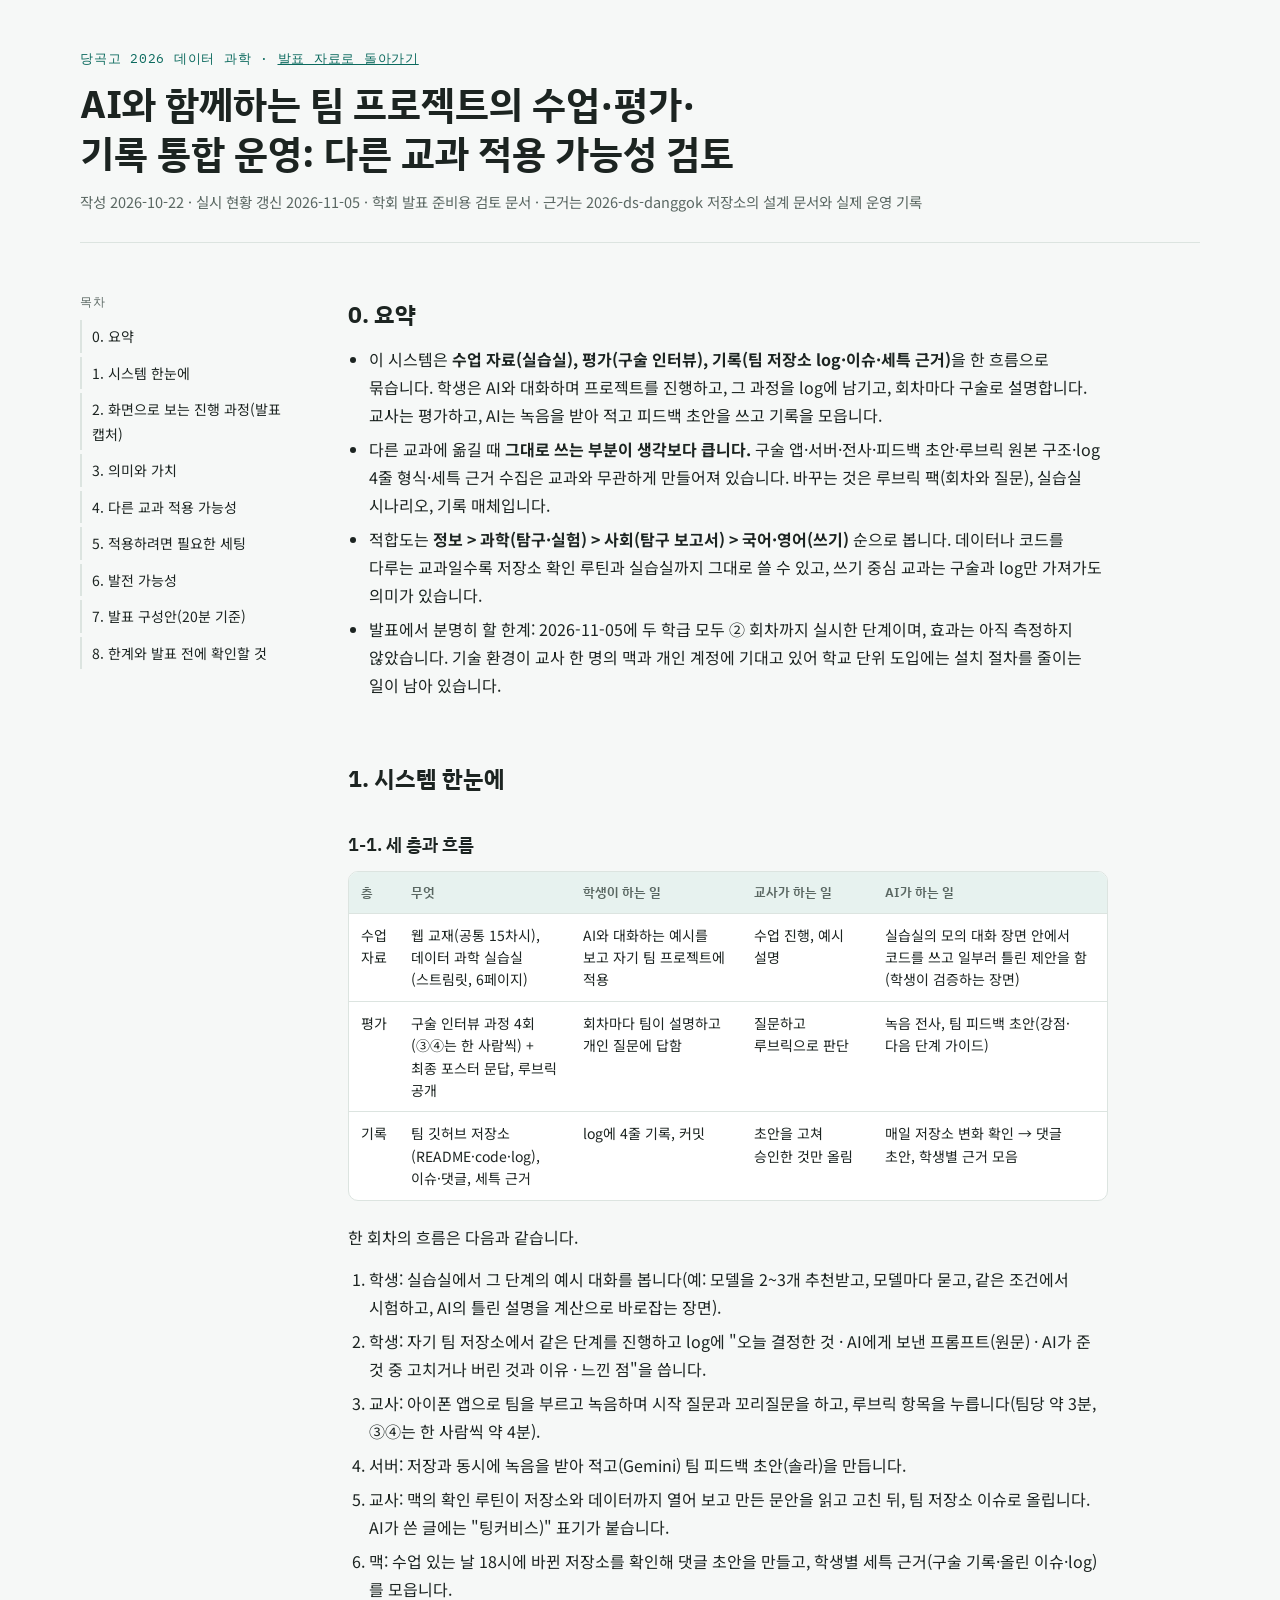
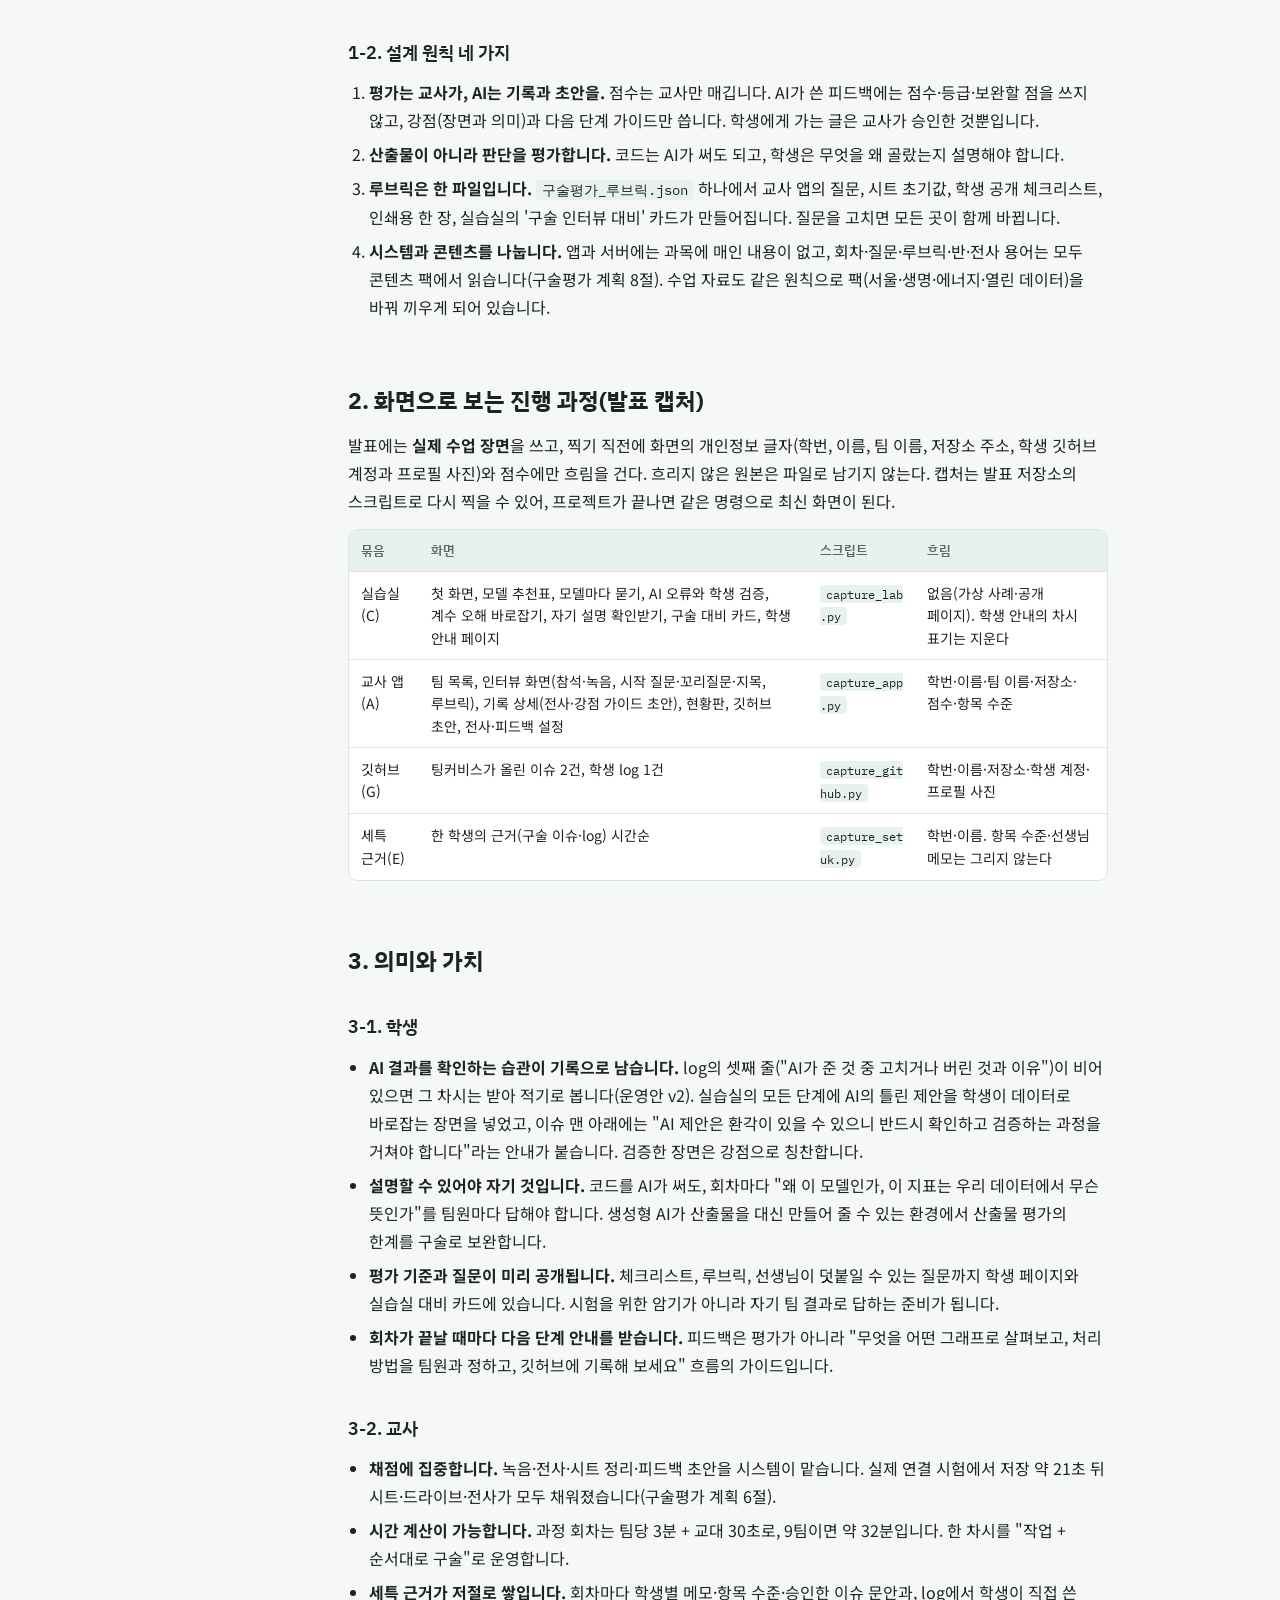
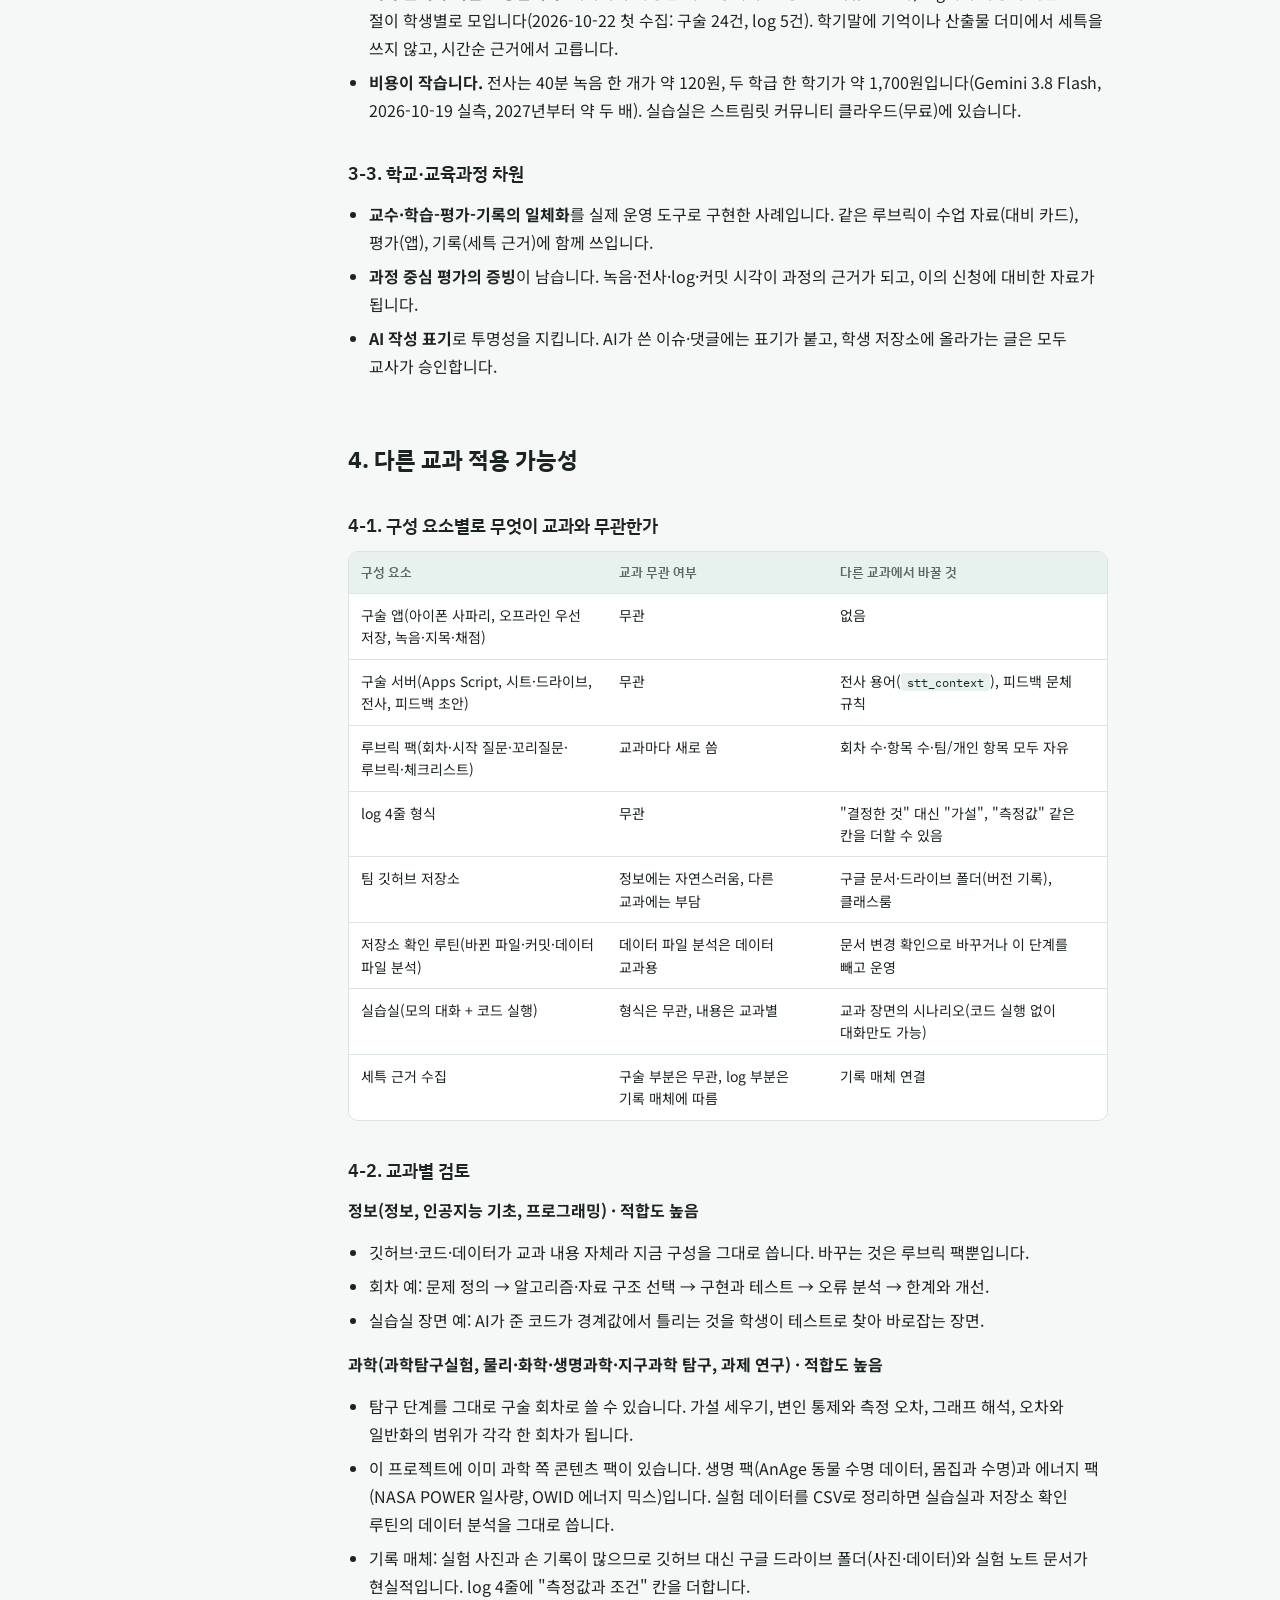
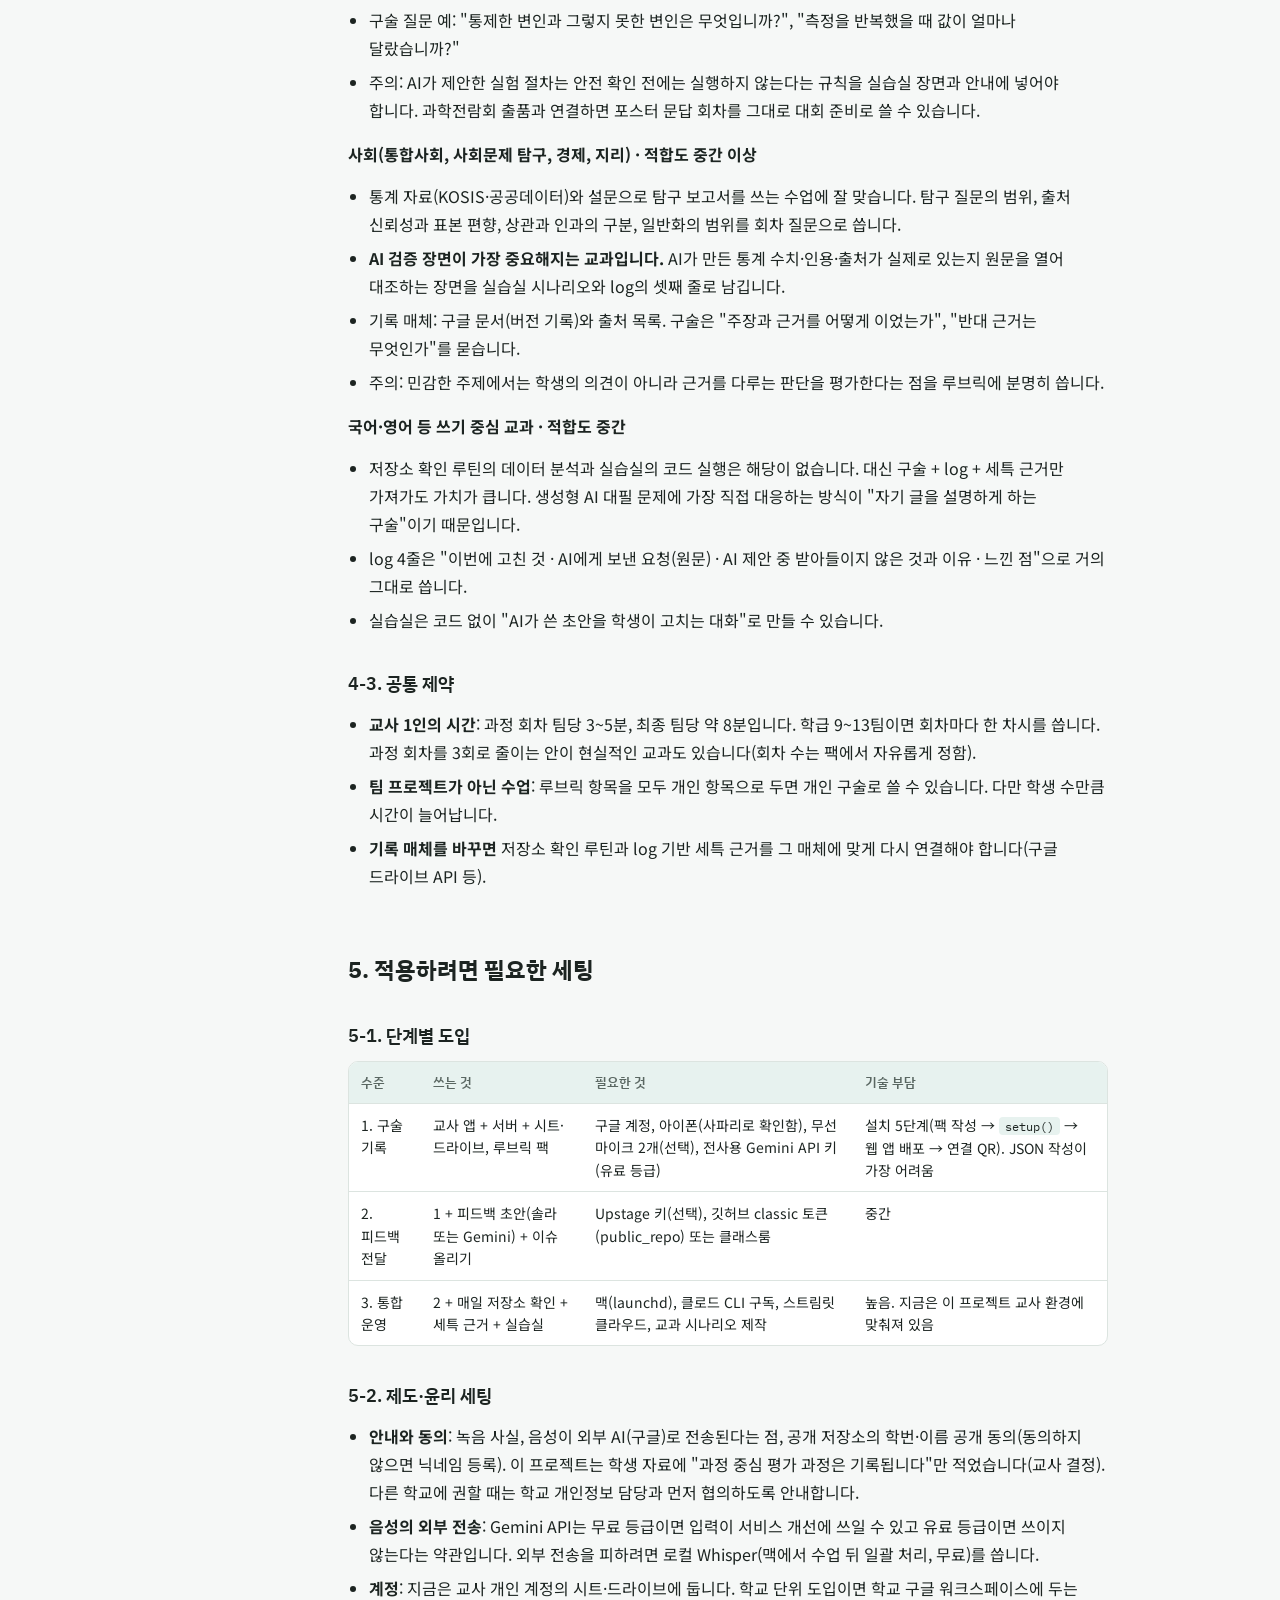
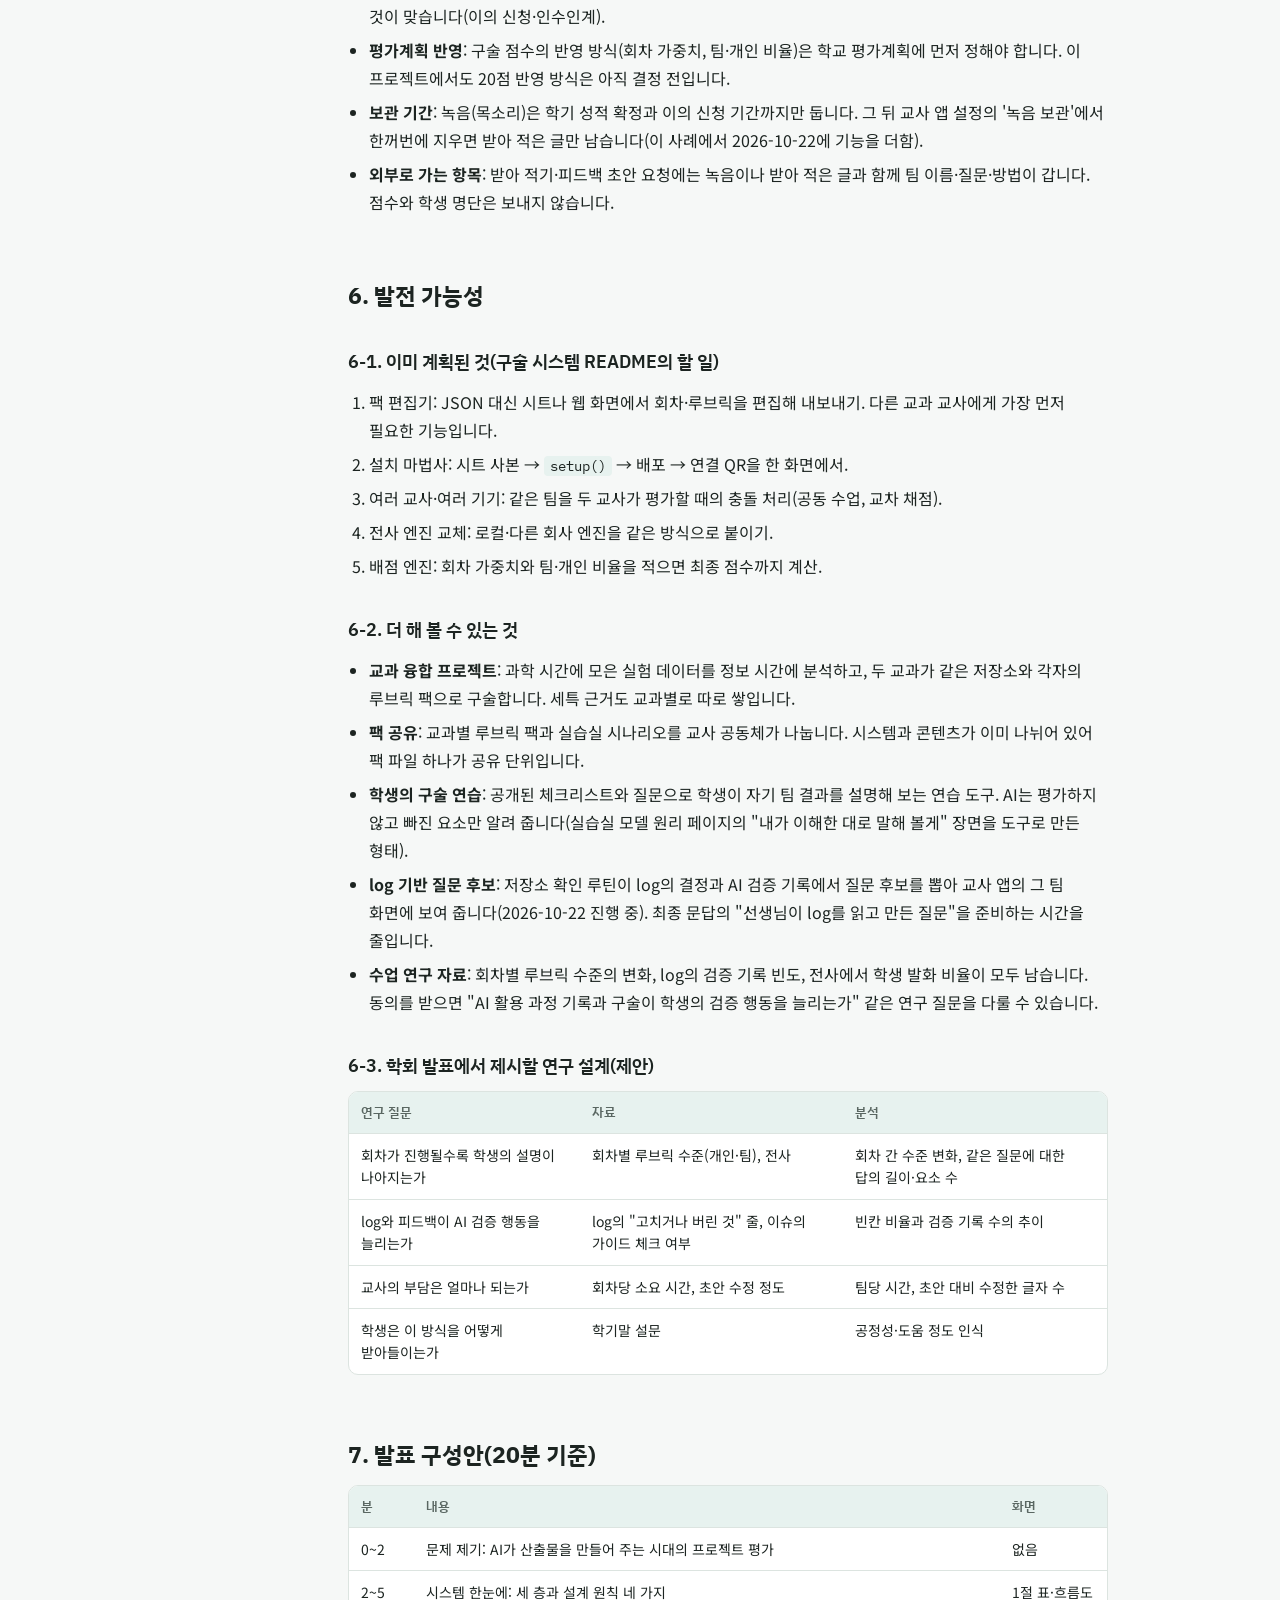
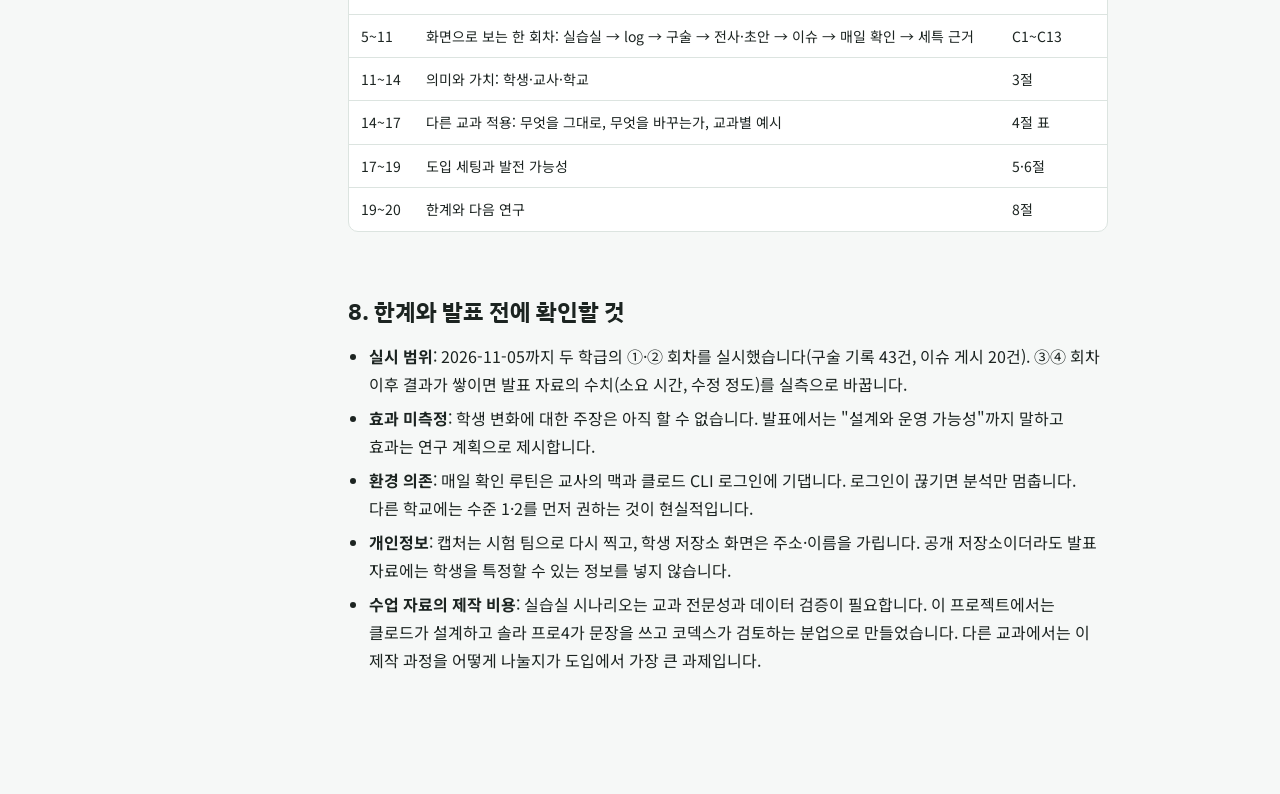
==== commit 71532cf3: "11-05 실시 현황 갱신: 두 학급 ② 회차까지(구술 43건, 이슈 20건), ③④를 한 회차(1명씩)로 합쳐 구술 다섯 번, 한계·비용 노트·검토 문서 실시 범위 갱신 Co-A" ====
--- a/review/index.html
+++ b/review/index.html
@@ -52,7 +52,7 @@
 <header class="top">
 <span class="eyebrow">당곡고 2026 데이터 과학 · <a href="../" style="color:inherit">발표 자료로 돌아가기</a></span>
 <h1>AI와 함께하는 팀 프로젝트의 수업·평가·기록 통합 운영: 다른 교과 적용 가능성 검토</h1>
-<p class="sub">작성 2026-10-22 · 학회 발표 준비용 검토 문서 · 근거는 2026-ds-danggok 저장소의 설계 문서와 실제 운영 기록</p>
+<p class="sub">작성 2026-10-22 · 실시 현황 갱신 2026-11-05 · 학회 발표 준비용 검토 문서 · 근거는 2026-ds-danggok 저장소의 설계 문서와 실제 운영 기록</p>
 </header>
 <nav class="toc" aria-label="목차"><p>목차</p><ol><li><a href="#s0">0. 요약</a></li><li><a href="#s1">1. 시스템 한눈에</a></li><li><a href="#s2">2. 화면으로 보는 진행 과정(발표 캡처)</a></li><li><a href="#s3">3. 의미와 가치</a></li><li><a href="#s4">4. 다른 교과 적용 가능성</a></li><li><a href="#s5">5. 적용하려면 필요한 세팅</a></li><li><a href="#s6">6. 발전 가능성</a></li><li><a href="#s7">7. 발표 구성안(20분 기준)</a></li><li><a href="#s8">8. 한계와 발표 전에 확인할 것</a></li></ol></nav>
 <main><h2 id="s0">0. 요약</h2>
@@ -60,7 +60,7 @@
 <li>이 시스템은 <strong>수업 자료(실습실), 평가(구술 인터뷰), 기록(팀 저장소 log·이슈·세특 근거)</strong>을 한 흐름으로 묶습니다. 학생은 AI와 대화하며 프로젝트를 진행하고, 그 과정을 log에 남기고, 회차마다 구술로 설명합니다. 교사는 평가하고, AI는 녹음을 받아 적고 피드백 초안을 쓰고 기록을 모읍니다.</li>
 <li>다른 교과에 옮길 때 <strong>그대로 쓰는 부분이 생각보다 큽니다.</strong> 구술 앱·서버·전사·피드백 초안·루브릭 원본 구조·log 4줄 형식·세특 근거 수집은 교과와 무관하게 만들어져 있습니다. 바꾸는 것은 루브릭 팩(회차와 질문), 실습실 시나리오, 기록 매체입니다.</li>
 <li>적합도는 <strong>정보 &gt; 과학(탐구·실험) &gt; 사회(탐구 보고서) &gt; 국어·영어(쓰기)</strong> 순으로 봅니다. 데이터나 코드를 다루는 교과일수록 저장소 확인 루틴과 실습실까지 그대로 쓸 수 있고, 쓰기 중심 교과는 구술과 log만 가져가도 의미가 있습니다.</li>
-<li>발표에서 분명히 할 한계: 2026-10-21에 한 학급(E반) 1회차를 실시한 단계이며, 효과는 아직 측정하지 않았습니다. 기술 환경이 교사 한 명의 맥과 개인 계정에 기대고 있어 학교 단위 도입에는 설치 절차를 줄이는 일이 남아 있습니다.</li>
+<li>발표에서 분명히 할 한계: 2026-11-05에 두 학급 모두 ② 회차까지 실시한 단계이며, 효과는 아직 측정하지 않았습니다. 기술 환경이 교사 한 명의 맥과 개인 계정에 기대고 있어 학교 단위 도입에는 설치 절차를 줄이는 일이 남아 있습니다.</li>
 </ul>
 <h2 id="s1">1. 시스템 한눈에</h2>
 <h3 id="s2">1-1. 세 층과 흐름</h3>
@@ -84,7 +84,7 @@
 </tr>
 <tr>
 <td>평가</td>
-<td>구술 인터뷰 과정 5회 + 최종 포스터 문답, 루브릭 공개</td>
+<td>구술 인터뷰 과정 4회(③④는 한 사람씩) + 최종 포스터 문답, 루브릭 공개</td>
 <td>회차마다 팀이 설명하고 개인 질문에 답함</td>
 <td>질문하고 루브릭으로 판단</td>
 <td>녹음 전사, 팀 피드백 초안(강점·다음 단계 가이드)</td>
@@ -102,7 +102,7 @@
 <ol>
 <li>학생: 실습실에서 그 단계의 예시 대화를 봅니다(예: 모델을 2~3개 추천받고, 모델마다 묻고, 같은 조건에서 시험하고, AI의 틀린 설명을 계산으로 바로잡는 장면).</li>
 <li>학생: 자기 팀 저장소에서 같은 단계를 진행하고 log에 "오늘 결정한 것 · AI에게 보낸 프롬프트(원문) · AI가 준 것 중 고치거나 버린 것과 이유 · 느낀 점"을 씁니다.</li>
-<li>교사: 아이폰 앱으로 팀을 부르고 녹음하며 시작 질문과 꼬리질문을 하고, 루브릭 항목을 누릅니다(팀당 약 3분, ③④는 약 5분).</li>
+<li>교사: 아이폰 앱으로 팀을 부르고 녹음하며 시작 질문과 꼬리질문을 하고, 루브릭 항목을 누릅니다(팀당 약 3분, ③④는 한 사람씩 약 4분).</li>
 <li>서버: 저장과 동시에 녹음을 받아 적고(Gemini) 팀 피드백 초안(솔라)을 만듭니다.</li>
 <li>교사: 맥의 확인 루틴이 저장소와 데이터까지 열어 보고 만든 문안을 읽고 고친 뒤, 팀 저장소 이슈로 올립니다. AI가 쓴 글에는 "팅커비스)" 표기가 붙습니다.</li>
 <li>맥: 수업 있는 날 18시에 바뀐 저장소를 확인해 댓글 초안을 만들고, 학생별 세특 근거(구술 기록·올린 이슈·log)를 모읍니다.</li>
@@ -399,7 +399,7 @@
 </table></div>
 <h2 id="s8">8. 한계와 발표 전에 확인할 것</h2>
 <ul>
-<li><strong>실시 범위</strong>: 2026-10-21 E반 1회차(9팀 이슈 게시)까지 실시했습니다. B반 1회차와 2회차 이후 결과가 쌓이면 발표 자료의 수치(소요 시간, 수정 정도)를 실측으로 바꿉니다.</li>
+<li><strong>실시 범위</strong>: 2026-11-05까지 두 학급의 ①·② 회차를 실시했습니다(구술 기록 43건, 이슈 게시 20건). ③④ 회차 이후 결과가 쌓이면 발표 자료의 수치(소요 시간, 수정 정도)를 실측으로 바꿉니다.</li>
 <li><strong>효과 미측정</strong>: 학생 변화에 대한 주장은 아직 할 수 없습니다. 발표에서는 "설계와 운영 가능성"까지 말하고 효과는 연구 계획으로 제시합니다.</li>
 <li><strong>환경 의존</strong>: 매일 확인 루틴은 교사의 맥과 클로드 CLI 로그인에 기댑니다. 로그인이 끊기면 분석만 멈춥니다. 다른 학교에는 수준 1·2를 먼저 권하는 것이 현실적입니다.</li>
 <li><strong>개인정보</strong>: 캡처는 시험 팀으로 다시 찍고, 학생 저장소 화면은 주소·이름을 가립니다. 공개 저장소이더라도 발표 자료에는 학생을 특정할 수 있는 정보를 넣지 않습니다.</li>
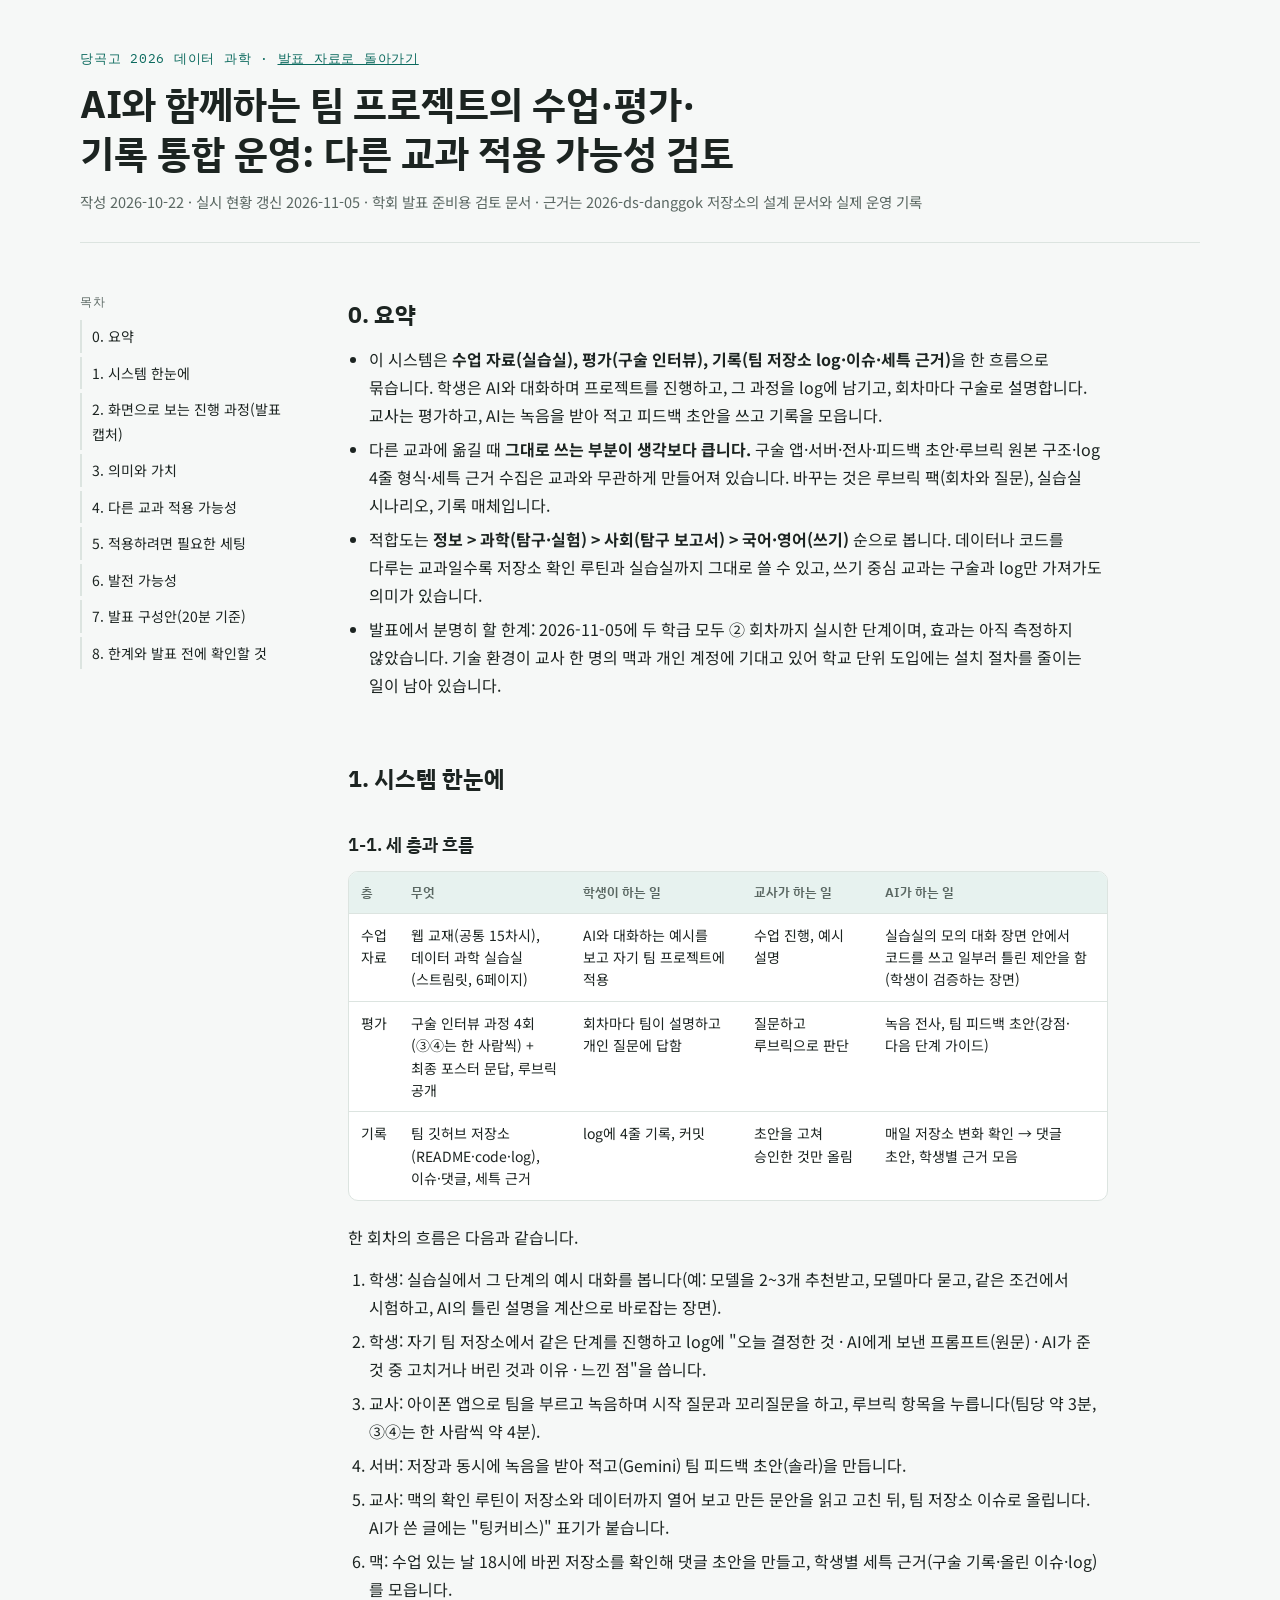
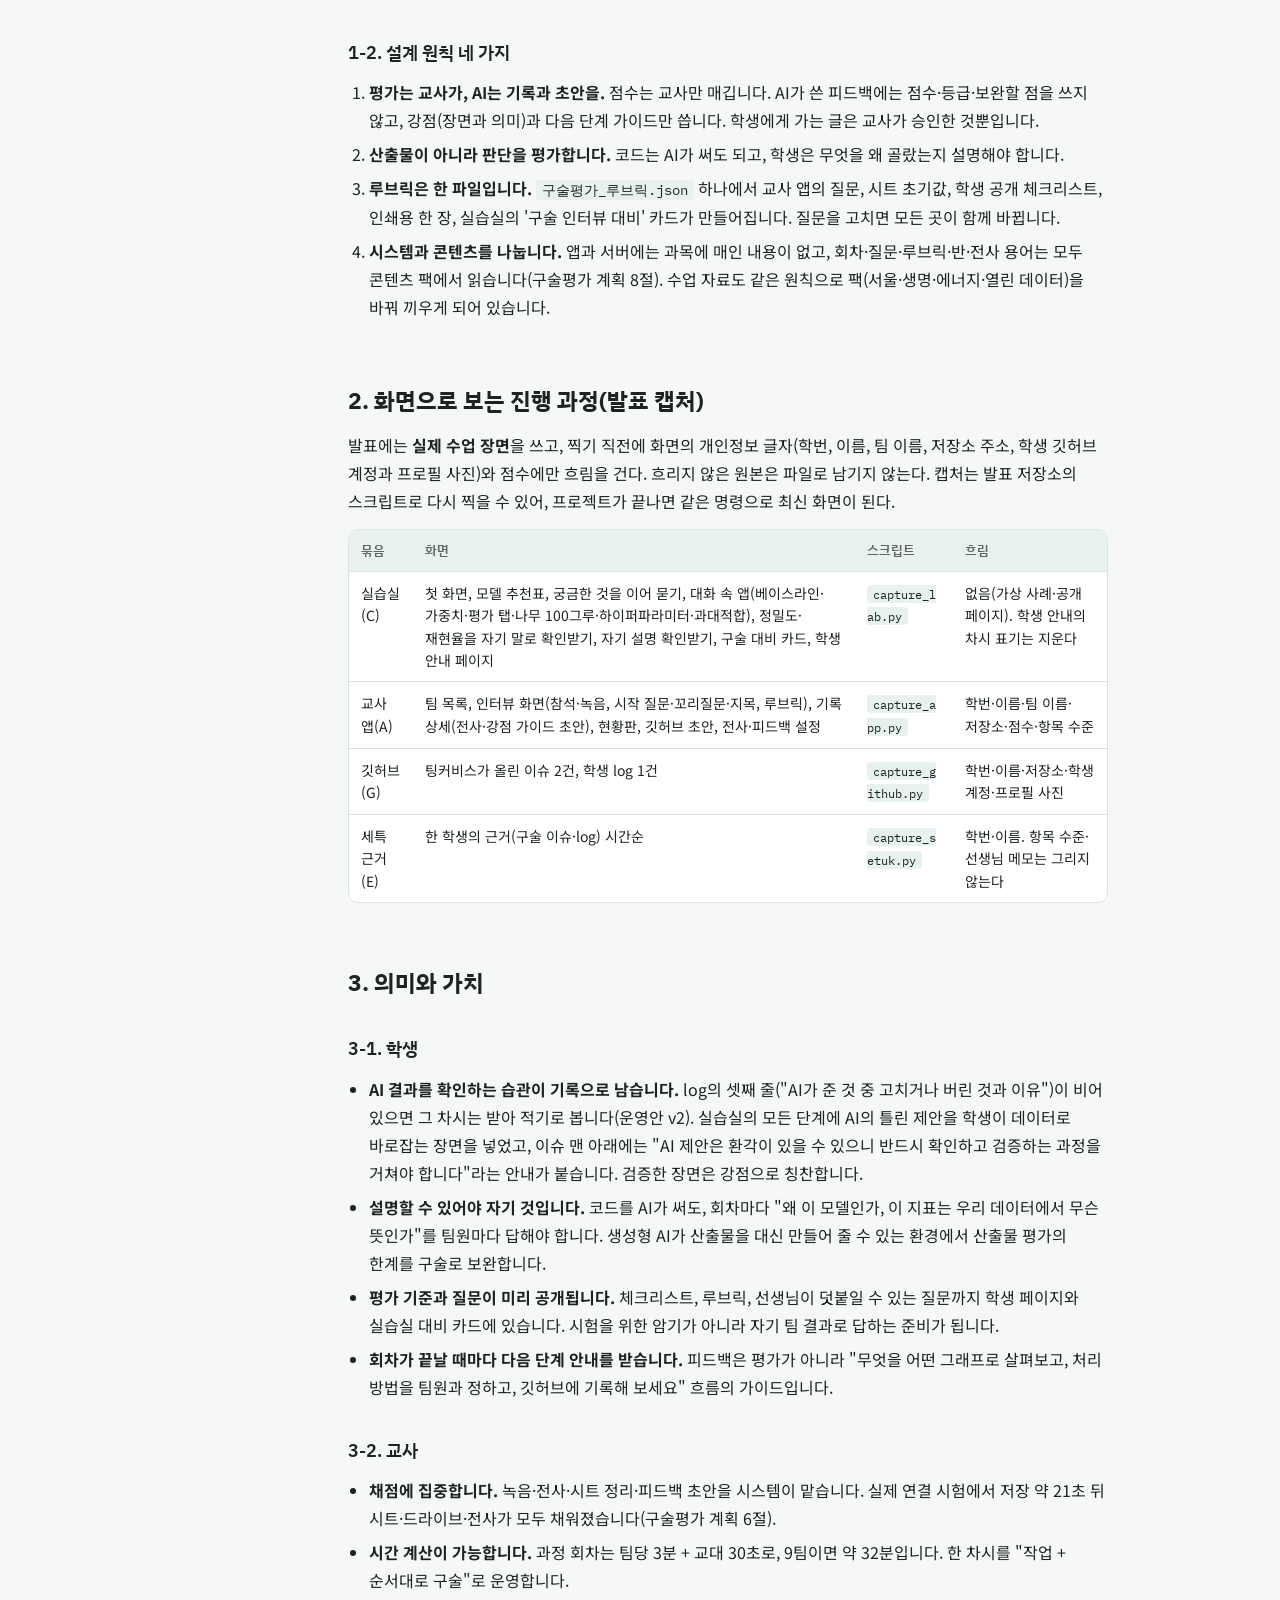
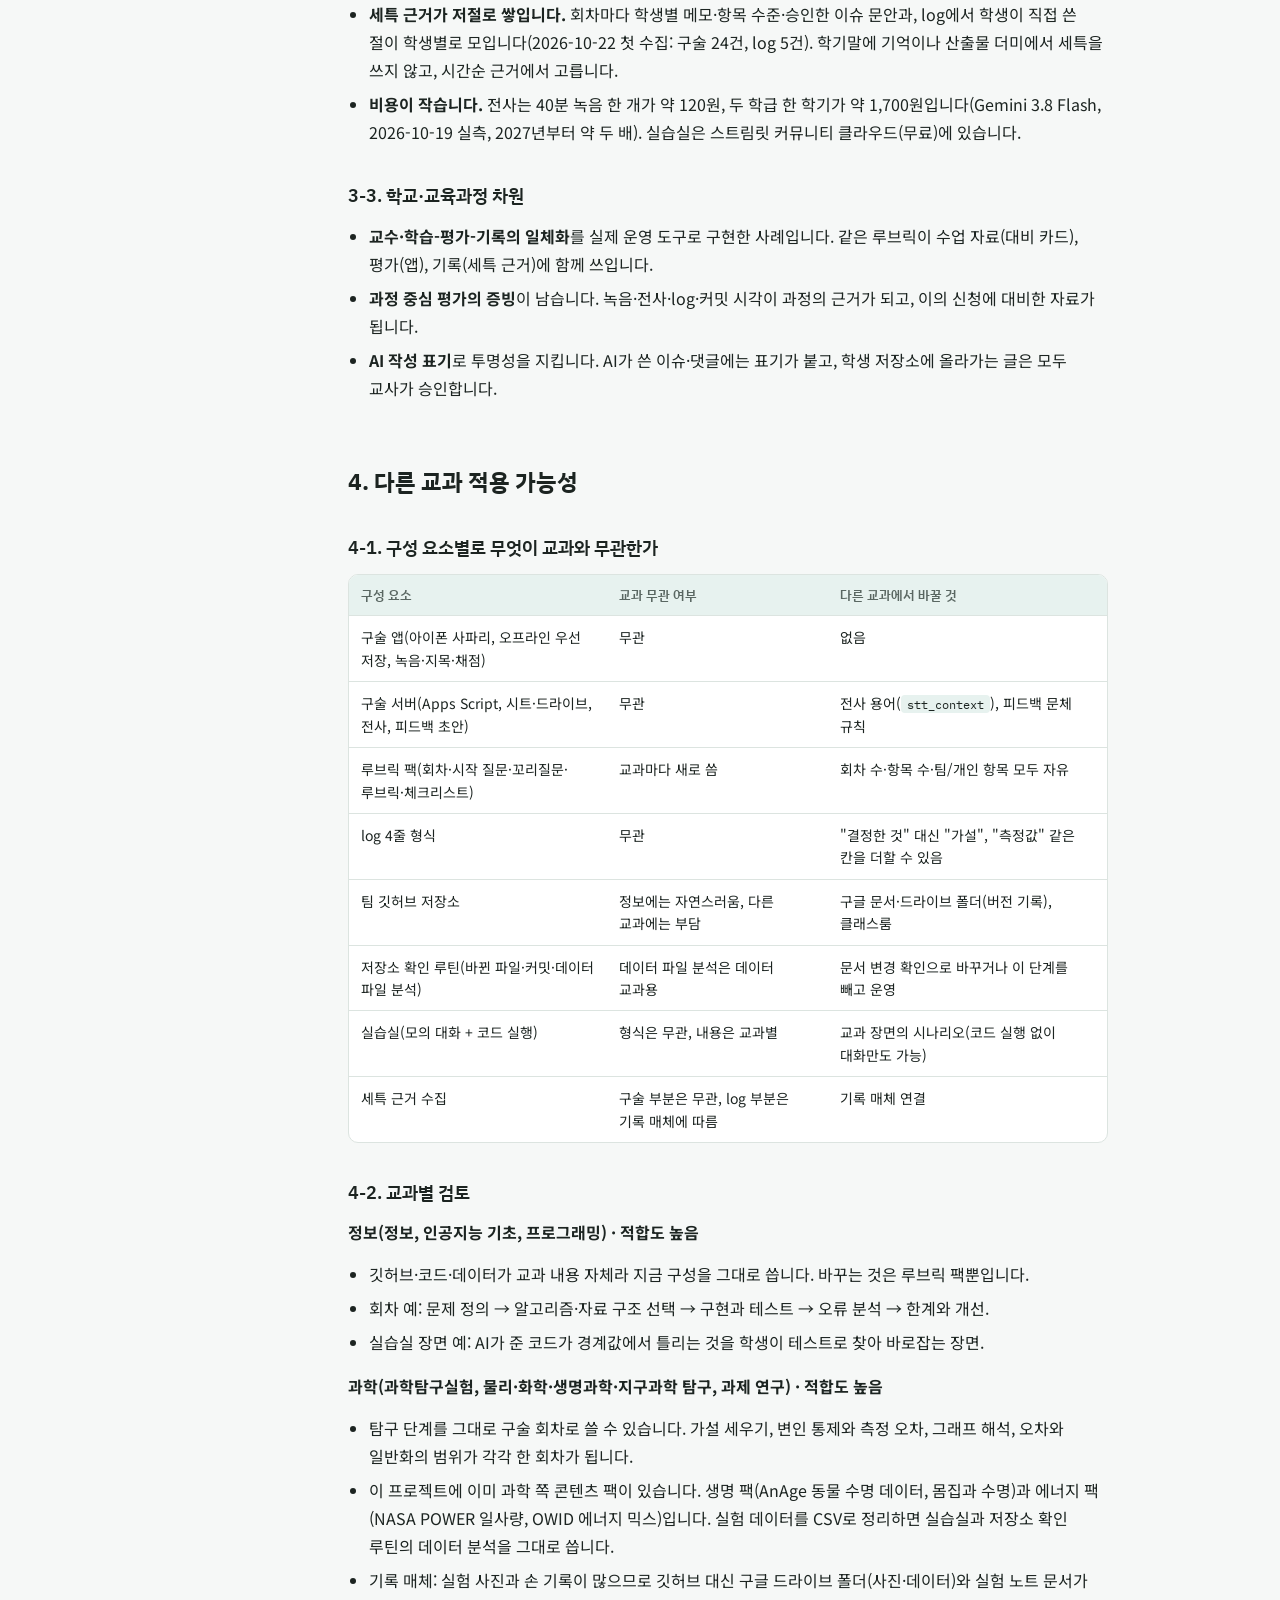
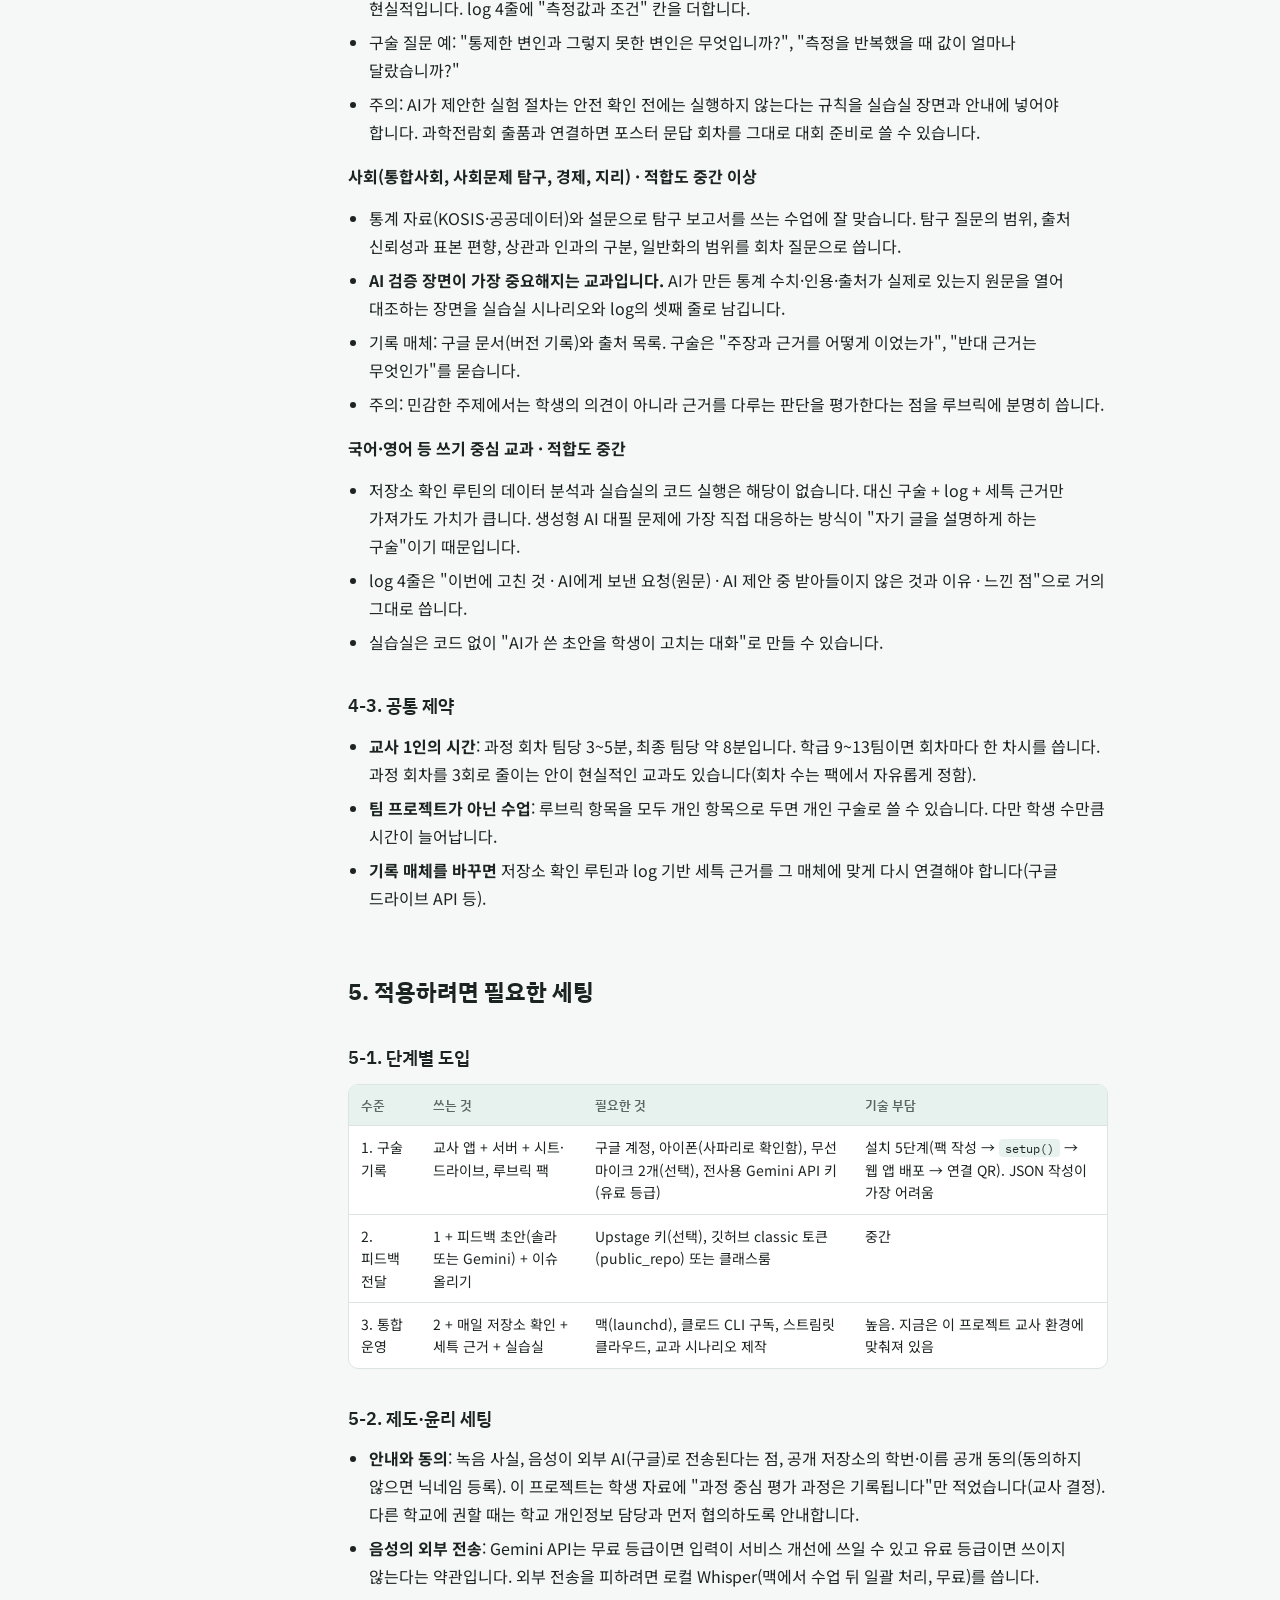
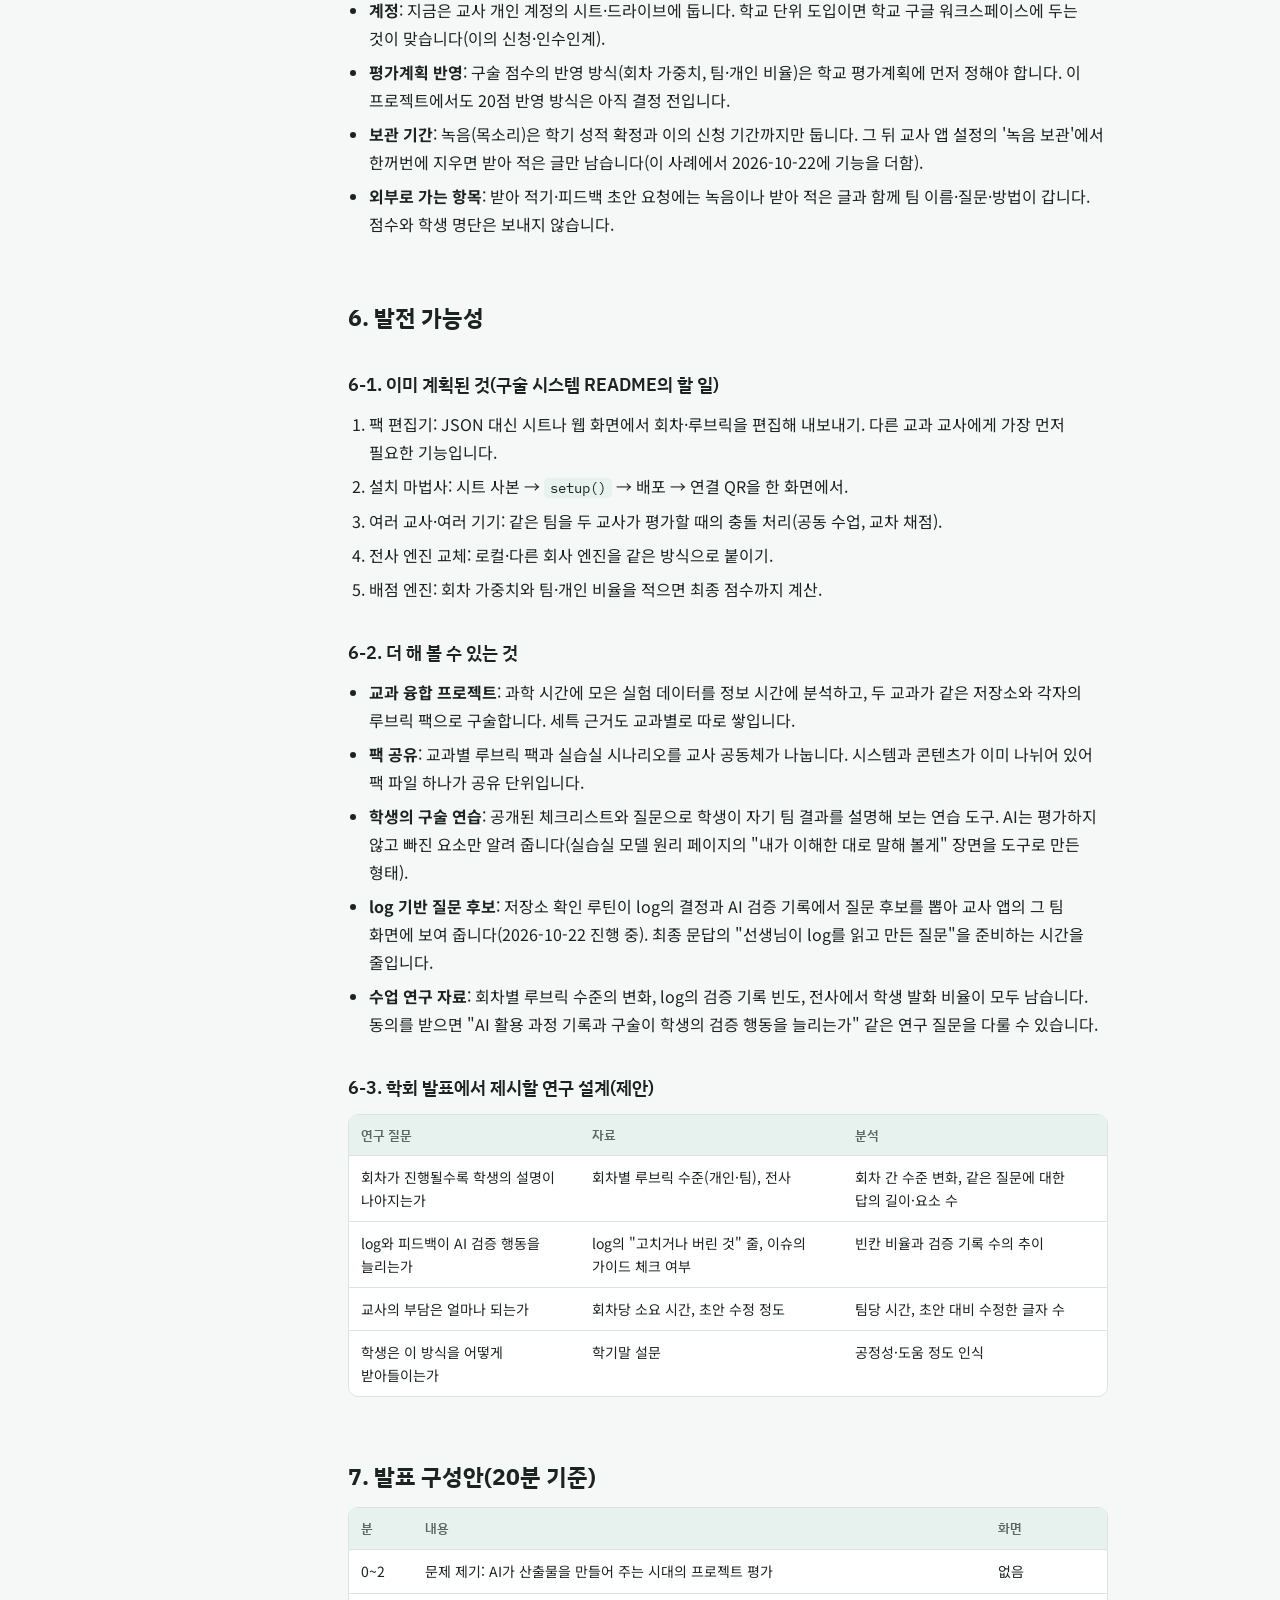
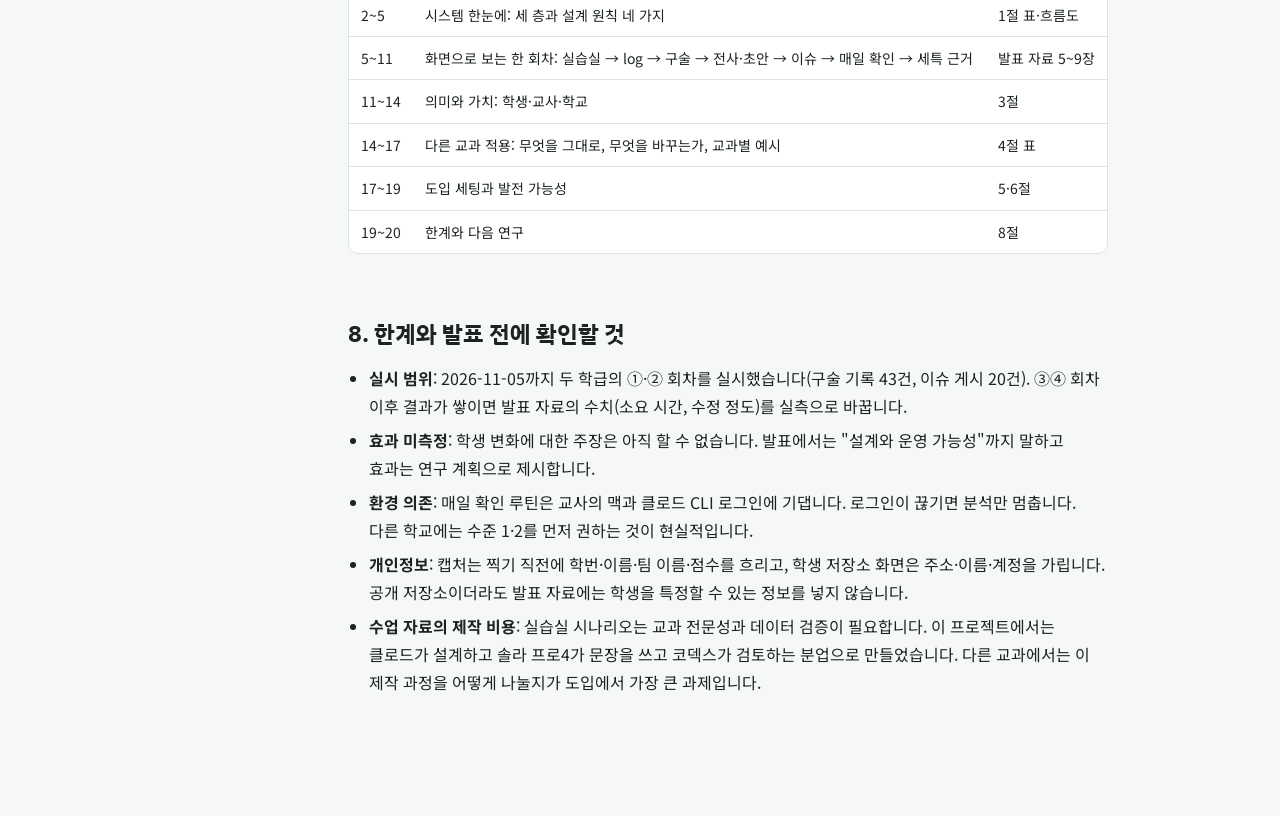
==== commit 15aab279: "점검에서 찾은 오류 수정: 학번 흐림 규칙 빈틈, 끝난 팀 기록 노출 방지, ① 교실 장 캡처를 지금의 ② 회차로, 23팀 표기, 덱 해시 이동·확대 창 키 처리 - 개인정보: 학" ====
--- a/review/index.html
+++ b/review/index.html
@@ -128,7 +128,7 @@
 <tbody>
 <tr>
 <td>실습실(C)</td>
-<td>첫 화면, 모델 추천표, 모델마다 묻기, AI 오류와 학생 검증, 계수 오해 바로잡기, 자기 설명 확인받기, 구술 대비 카드, 학생 안내 페이지</td>
+<td>첫 화면, 모델 추천표, 궁금한 것을 이어 묻기, 대화 속 앱(베이스라인·가중치·평가 탭·나무 100그루·하이퍼파라미터·과대적합), 정밀도·재현율을 자기 말로 확인받기, 자기 설명 확인받기, 구술 대비 카드, 학생 안내 페이지</td>
 <td><code>capture_lab.py</code></td>
 <td>없음(가상 사례·공개 페이지). 학생 안내의 차시 표기는 지운다</td>
 </tr>
@@ -373,7 +373,7 @@
 <tr>
 <td>5~11</td>
 <td>화면으로 보는 한 회차: 실습실 → log → 구술 → 전사·초안 → 이슈 → 매일 확인 → 세특 근거</td>
-<td>C1~C13</td>
+<td>발표 자료 5~9장</td>
 </tr>
 <tr>
 <td>11~14</td>
@@ -402,7 +402,7 @@
 <li><strong>실시 범위</strong>: 2026-11-05까지 두 학급의 ①·② 회차를 실시했습니다(구술 기록 43건, 이슈 게시 20건). ③④ 회차 이후 결과가 쌓이면 발표 자료의 수치(소요 시간, 수정 정도)를 실측으로 바꿉니다.</li>
 <li><strong>효과 미측정</strong>: 학생 변화에 대한 주장은 아직 할 수 없습니다. 발표에서는 "설계와 운영 가능성"까지 말하고 효과는 연구 계획으로 제시합니다.</li>
 <li><strong>환경 의존</strong>: 매일 확인 루틴은 교사의 맥과 클로드 CLI 로그인에 기댑니다. 로그인이 끊기면 분석만 멈춥니다. 다른 학교에는 수준 1·2를 먼저 권하는 것이 현실적입니다.</li>
-<li><strong>개인정보</strong>: 캡처는 시험 팀으로 다시 찍고, 학생 저장소 화면은 주소·이름을 가립니다. 공개 저장소이더라도 발표 자료에는 학생을 특정할 수 있는 정보를 넣지 않습니다.</li>
+<li><strong>개인정보</strong>: 캡처는 찍기 직전에 학번·이름·팀 이름·점수를 흐리고, 학생 저장소 화면은 주소·이름·계정을 가립니다. 공개 저장소이더라도 발표 자료에는 학생을 특정할 수 있는 정보를 넣지 않습니다.</li>
 <li><strong>수업 자료의 제작 비용</strong>: 실습실 시나리오는 교과 전문성과 데이터 검증이 필요합니다. 이 프로젝트에서는 클로드가 설계하고 솔라 프로4가 문장을 쓰고 코덱스가 검토하는 분업으로 만들었습니다. 다른 교과에서는 이 제작 과정을 어떻게 나눌지가 도입에서 가장 큰 과제입니다.</li>
 </ul></main>
 </div></body></html>
